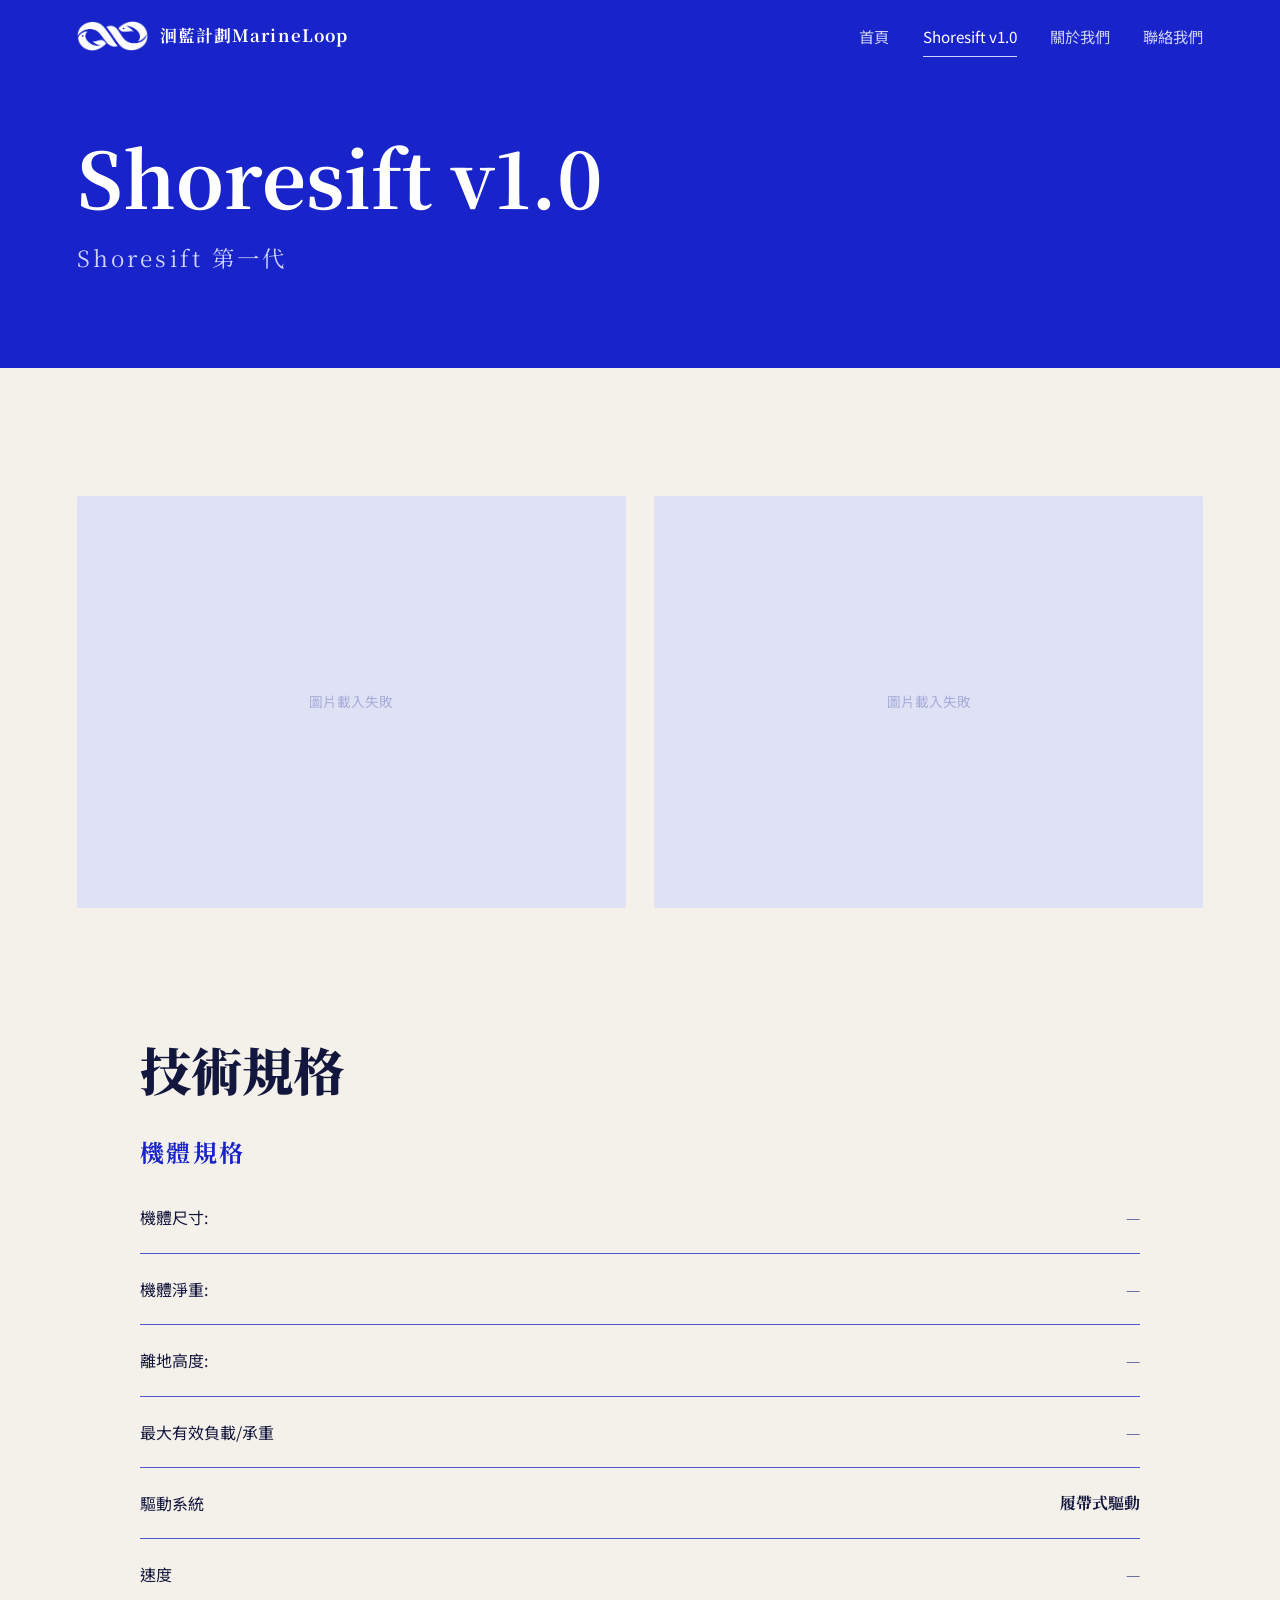
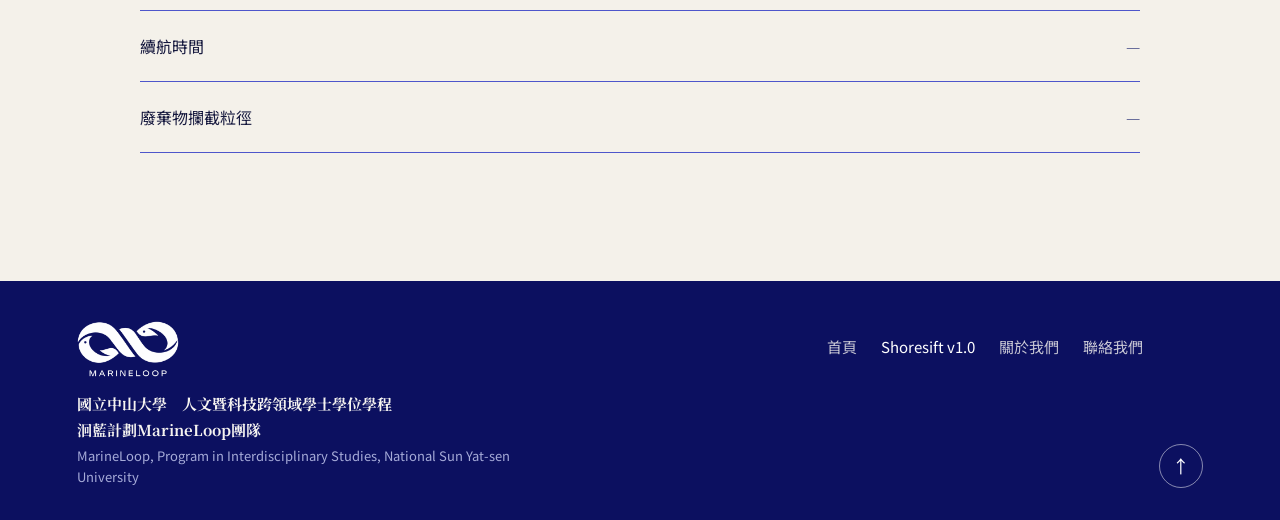
==== shoresift.html @ e51af48f "11111" ====
<!DOCTYPE html>
<html lang="zh-Hant">
<head>
<meta charset="UTF-8">
<meta name="viewport" content="width=device-width, initial-scale=1, viewport-fit=cover">
<meta name="theme-color" content="#1823c9">
<title>洄藍計劃MarineLoop - Shoresift v1.0</title>
<meta name="description" content="Shoresift v1.0研發記錄">
<link rel="preconnect" href="https://fonts.googleapis.com">
<link rel="preconnect" href="https://fonts.gstatic.com" crossorigin>
<link href="https://fonts.googleapis.com/css2?family=Noto+Sans+TC:wght@300;400;500&family=Noto+Serif+TC:wght@500;700;900&display=swap" rel="stylesheet">
<link rel="stylesheet" href="css/style.css">
<script>try{if(sessionStorage.getItem("ml-nav")==="1")document.documentElement.classList.add("arriving")}catch(e){}</script>
</head>
<body>
<div id="progress"></div>
<div id="glow" aria-hidden="true"></div>
<div id="curtain" aria-hidden="true"><span class="logo"><img data-img="logo" alt=""></span></div>

<nav id="nav">
  <a class="brand" href="index.html" aria-label="洄藍計劃MarineLoop 首頁"><span class="logo" id="navlogo"><img data-img="logo" alt=""></span><span>洄藍計劃MarineLoop</span></a>
  <div class="links">
    <a href="index.html" data-r="home">首頁</a>
    <a href="shoresift.html" data-r="shoresift">Shoresift v1.0</a>
    <a href="about.html" data-r="about">關於我們</a>
    <a href="contact.html" data-r="contact">聯絡我們</a>
  </div>
  <button class="burger" id="burger" aria-label="開啟選單" aria-expanded="false"><i></i><i></i></button>
</nav>
<div class="sheet" id="sheet">
  <a href="index.html" data-r="home">首頁</a>
  <a href="shoresift.html" data-r="shoresift">Shoresift v1.0</a>
  <a href="about.html" data-r="about">關於我們</a>
  <a href="contact.html" data-r="contact">聯絡我們</a>
</div>

<main>
<!-- ================= Shoresift v1.0 ================= -->
<div class="page" data-page="shoresift" data-title="洄藍計劃MarineLoop - Shoresift v1.0">
  <header class="phead">
    <div class="ripples" aria-hidden="true"><i></i><i></i><i></i></div><div class="bubbles" aria-hidden="true"></div>
    <h1 class="split" data-t="Shoresift v1.0">Shoresift v1.0</h1>
    <p class="sub">Shoresift 第一代</p>
  </header>
  <section class="block" style="padding-bottom:0">
    <div class="gallery">
      <figure><img data-img="s1" alt="Shoresift 第一代"></figure>
      <figure><img data-img="s2" alt="Shoresift 第一代"></figure>
    </div>
  </section>
  <section class="block">
    <div class="specs">
      <h2 class="reveal">技術規格</h2>
      <h3 class="reveal">機體規格</h3>
      <dl>
        <div class="spec reveal" style="--r:0"><dt>機體尺寸:</dt><dd>—</dd></div>
        <div class="spec reveal" style="--r:1"><dt>機體淨重:</dt><dd>—</dd></div>
        <div class="spec reveal" style="--r:2"><dt>離地高度:</dt><dd>—</dd></div>
        <div class="spec reveal" style="--r:3"><dt>最大有效負載/承重</dt><dd>—</dd></div>
        <div class="spec reveal" style="--r:4"><dt>驅動系統</dt><dd class="v">履帶式驅動</dd></div>
        <div class="spec reveal" style="--r:5"><dt>速度</dt><dd>—</dd></div>
        <div class="spec reveal" style="--r:6"><dt>續航時間</dt><dd>—</dd></div>
        <div class="spec reveal" style="--r:7"><dt>廢棄物攔截粒徑</dt><dd>—</dd></div>
      </dl>
    </div>
  </section>
</div>
</main>

<svg class="fwave" viewBox="0 0 1440 60" preserveAspectRatio="none" aria-hidden="true"><path d="M0 30 C240 60 480 0 720 30 S1200 60 1440 30 V60 H0Z" fill="#030411"/></svg>
<footer class="ft">
  <div class="ft-top">
    <div class="ft-brand">
      <img class="flogo" data-img="full" alt="MarineLoop">
      <p class="ft-org"><span><i>國立中山大學</i>　<i>人文暨科技跨領域學士學位學程</i></span><span>洄藍計劃MarineLoop團隊</span></p>
      <p class="ft-en">MarineLoop, Program in Interdisciplinary Studies, National Sun Yat-sen University</p>
    </div>
    <nav class="ft-col" aria-label="頁尾導覽">
      <a href="index.html" data-r="home">首頁</a><a href="shoresift.html" data-r="shoresift">Shoresift v1.0</a><a href="about.html" data-r="about">關於我們</a><a href="contact.html" data-r="contact">聯絡我們</a>
    </nav>
  </div>
  <button class="totop" id="totop" type="button" aria-label="回到頂端">↑</button>
</footer>

<script src="js/images.js"></script>
<script src="js/main.js"></script>
</body>
</html>
---- css/style.css ----
:root{
  --abyss:#050619; --tide:#0a0d3d; --deep:#141a66; --glass:#cfd4ff; --sand:#d8c79c; --foam:#f5f3f0; --plastic:#ff6b57;
  --ink:#f5f3f0; --muted:#a6abd8;
  --serif:"Noto Serif TC","Songti TC","PMingLiU",serif;
  --sans:"Noto Sans TC","PingFang TC","Microsoft JhengHei",system-ui,sans-serif;
  --ease:cubic-bezier(.2,.7,.1,1);
  --pad:clamp(20px,6vw,96px);
  --sat:env(safe-area-inset-top,0px); --sab:env(safe-area-inset-bottom,0px);
}
*{box-sizing:border-box;margin:0;padding:0;-webkit-tap-highlight-color:transparent}
html{scroll-padding-top:70px;-webkit-text-size-adjust:100%}
body{background:var(--abyss);color:var(--ink);font-family:var(--sans);font-weight:300;line-height:1.95;-webkit-font-smoothing:antialiased;overflow-x:hidden;font-size:16px}
body.lock{overflow:hidden}
img{display:block;max-width:100%}
a{color:inherit;text-decoration:none}
button{font:inherit;color:inherit;background:none;border:0;cursor:pointer}
:focus-visible{outline:2px solid var(--glass);outline-offset:3px}

#progress{position:fixed;top:0;left:0;height:3px;width:100%;transform-origin:left;transform:scaleX(0);background:linear-gradient(90deg,var(--glass),var(--sand));z-index:120}

/* ---------- nav ---------- */
#nav{position:fixed;inset:0 0 auto 0;z-index:110;display:flex;justify-content:space-between;align-items:center;padding:calc(12px + var(--sat)) max(var(--pad),env(safe-area-inset-right)) 12px max(var(--pad),env(safe-area-inset-left));transition:background .5s,backdrop-filter .5s,padding .5s}
#nav.solid,body.menu #nav{background:rgba(5,6,25,.78);backdrop-filter:blur(14px);-webkit-backdrop-filter:blur(14px)}
.brand{font-family:var(--serif);font-weight:700;font-size:1.05rem;letter-spacing:.06em;display:flex;align-items:center;gap:12px;min-height:44px;position:relative;z-index:2}
.logo{height:30px;flex:none;display:flex;align-items:center}
.logo img{height:100%;width:auto;object-fit:contain;filter:drop-shadow(0 0 12px rgba(135,145,255,.45))}
.logo.fallback{background:none;box-shadow:none;border:2px solid var(--glass);position:relative}
.logo.fallback::after{content:"";position:absolute;inset:5px;border-radius:50%;background:var(--sand)}
.brand:hover .logo img{animation:swim 1s var(--ease)}
@keyframes swim{0%{transform:translateX(0)}30%{transform:translateX(5px) skewX(-8deg)}60%{transform:translateX(-3px) skewX(5deg)}100%{transform:none}}
.links{display:flex;gap:clamp(14px,2.6vw,36px);font-size:.92rem}
.links a{position:relative;padding:10px 0;opacity:.8;transition:opacity .3s}
.links a::after{content:"";position:absolute;left:0;bottom:4px;height:1px;width:100%;background:var(--glass);transform:scaleX(0);transform-origin:right;transition:transform .5s var(--ease)}
.links a:hover,.links a.on{opacity:1}
.links a:hover::after,.links a.on::after{transform:scaleX(1);transform-origin:left}
.burger{display:none;width:48px;height:48px;position:relative;z-index:2;margin-right:-10px}
.burger i{position:absolute;left:12px;right:12px;height:2px;background:var(--ink);border-radius:2px;transition:transform .5s var(--ease),top .5s var(--ease),opacity .3s}
.burger i:nth-child(1){top:18px}.burger i:nth-child(2){top:29px}
body.menu .burger i:nth-child(1){top:23px;transform:rotate(45deg)}
body.menu .burger i:nth-child(2){top:23px;transform:rotate(-45deg)}
.sheet{position:fixed;inset:0;z-index:105;background:radial-gradient(120% 60% at 80% 0%,#1c2399,var(--abyss) 70%);display:flex;flex-direction:column;justify-content:center;padding:90px 32px calc(40px + var(--sab));clip-path:circle(0 at calc(100% - 36px) 36px);transition:clip-path .8s var(--ease);visibility:hidden}
body.menu .sheet{clip-path:circle(150% at calc(100% - 36px) 36px);visibility:visible}
.sheet a{font-family:var(--serif);font-weight:900;font-size:clamp(2rem,9vw,2.8rem);line-height:1.2;padding:14px 0;border-bottom:1px solid rgba(135,145,255,.18);opacity:0;transform:translateY(24px);transition:opacity .6s var(--ease),transform .6s var(--ease),color .3s;display:flex;justify-content:space-between;align-items:center}
.sheet a.on{color:var(--glass)}
.sheet a::after{content:"→";font-size:1rem;color:var(--glass);opacity:.7}
body.menu .sheet a{opacity:1;transform:none}
body.menu .sheet a:nth-child(1){transition-delay:.15s}body.menu .sheet a:nth-child(2){transition-delay:.22s}body.menu .sheet a:nth-child(3){transition-delay:.29s}body.menu .sheet a:nth-child(4){transition-delay:.36s}
@media(max-width:760px){.links{display:none}.burger{display:block}.brand span{font-size:1rem}}

/* ---------- curtain (page transition) ---------- */
#curtain{position:fixed;inset:0;z-index:200;pointer-events:none;visibility:hidden;transform:translateY(calc(100% + 60px));background:linear-gradient(180deg,#151c86,var(--abyss));display:grid;place-items:center}
#curtain::before{content:"";position:absolute;left:0;right:0;top:-39px;height:40px;background:#151c86;-webkit-mask:url("data:image/svg+xml,%3Csvg xmlns='http://www.w3.org/2000/svg' viewBox='0 0 120 40' preserveAspectRatio='none'%3E%3Cpath d='M0 40 C20 0 40 0 60 20 S100 40 120 0 V40Z'/%3E%3C/svg%3E") center/100% 100% no-repeat;mask:url("data:image/svg+xml,%3Csvg xmlns='http://www.w3.org/2000/svg' viewBox='0 0 120 40' preserveAspectRatio='none'%3E%3Cpath d='M0 40 C20 0 40 0 60 20 S100 40 120 0 V40Z'/%3E%3C/svg%3E") center/100% 100% no-repeat}
#curtain .logo{height:72px;animation:cpulse 1.6s ease-in-out infinite}
@keyframes cpulse{0%,100%{transform:scale(.92);opacity:.8}50%{transform:scale(1.05);opacity:1}}

/* ---------- pages ---------- */
.page{display:none}
.page.active{display:block}
.ch{display:inline-block;opacity:0;transform:translateY(60%) rotate(4deg);filter:blur(10px)}
.word{display:inline-block;white-space:nowrap}
.page.active .split .ch{animation:drop 1.1s var(--ease) forwards;animation-delay:calc(var(--i)*80ms + .25s)}
@keyframes drop{to{opacity:1;transform:none;filter:blur(0)}}
@keyframes fade{to{opacity:1}}
@keyframes rot{to{transform:rotate(360deg)}}
.mbr{display:none}

/* hero */
#top{position:relative;min-height:100vh;min-height:100svh;overflow:hidden;background:radial-gradient(120% 80% at 70% 0%,#1c2399 0%,var(--tide) 38%,var(--abyss) 80%);touch-action:pan-y}
#sand{position:absolute;inset:0;width:100%;height:100%}
.hero-copy{position:relative;z-index:2;padding:clamp(120px,22vh,200px) var(--pad) 0;max-width:1500px;pointer-events:none}
.hero-copy a{pointer-events:auto}
h1{font-family:var(--serif);font-weight:900;font-size:clamp(2.7rem,9.5vw,7.6rem);line-height:1.12;letter-spacing:.04em}
.cta{display:inline-flex;align-items:center;gap:14px;margin-top:clamp(26px,5vh,48px);padding:15px 30px;min-height:52px;border-radius:999px;border:1px solid var(--glass);color:var(--glass);font-weight:500;letter-spacing:.08em;position:relative;overflow:hidden;isolation:isolate;transition:color .5s;background:rgba(5,6,25,.35)}
.page.active .hero-copy .cta{opacity:0;animation:fade 1s 1.5s forwards}
.cta::before{content:"";position:absolute;inset:0;background:var(--glass);transform:translateY(101%);transition:transform .55s var(--ease);z-index:-1;border-radius:inherit}
.cta:hover,.cta:active{color:var(--abyss)}.cta:hover::before,.cta:active::before{transform:none}
.cta span{display:inline-block;transition:transform .5s var(--ease)}.cta:hover span{transform:translateX(6px)}
.scroll-hint{position:absolute;z-index:2;left:var(--pad);bottom:calc(22px + var(--sab));width:1px;height:64px;background:linear-gradient(var(--glass),transparent);overflow:hidden;opacity:.8}
.scroll-hint::after{content:"";position:absolute;left:0;top:-30%;width:100%;height:30%;background:var(--ink);animation:drip 2s infinite var(--ease)}
@keyframes drip{to{top:110%}}

.wave{display:block;width:100%;height:clamp(40px,7vw,90px);margin-top:-1px;background:var(--abyss)}
.wave path{animation:sway 9s ease-in-out infinite alternate}
.wave path:nth-child(2){animation-duration:13s;animation-direction:alternate-reverse}
@keyframes sway{from{transform:translateX(0)}to{transform:translateX(-6%)}}

/* shared blocks */
.block{position:relative;padding:clamp(60px,10vw,140px) var(--pad)}
h2.title{font-family:var(--serif);font-weight:900;font-size:clamp(2rem,5.4vw,4rem);line-height:1.25;letter-spacing:.03em;max-width:14ch}
.reveal{opacity:0;transform:translateY(26px);transition:opacity .9s var(--ease),transform .9s var(--ease)}
.reveal.in,.in .reveal{opacity:1;transform:none}
figure{position:relative;border-radius:8px;overflow:hidden;background:linear-gradient(135deg,var(--deep),var(--tide));aspect-ratio:4/3;clip-path:inset(0 100% 0 0);transition:clip-path 1.3s var(--ease)}
.in figure,figure.in{clip-path:inset(0 0 0 0)}
figure img{width:100%;height:100%;object-fit:cover;transform:scale(1.25);transition:transform 1.8s var(--ease),filter .6s;filter:saturate(.9)}
.in figure img,figure.in img{transform:scale(1)}
@media(hover:hover){figure:hover img{transform:scale(1.05);filter:saturate(1.1)}}
figure.broken::after{content:"圖片載入失敗";position:absolute;inset:0;display:grid;place-items:center;color:var(--muted);font-size:.85rem}
figcaption{position:absolute;left:14px;bottom:14px;background:rgba(5,6,25,.7);backdrop-filter:blur(8px);-webkit-backdrop-filter:blur(8px);padding:2px 14px;border-radius:999px;font-size:.85rem;color:var(--glass)}

/* home: log */
#log{background:var(--abyss)}
.entry{display:grid;grid-template-columns:minmax(0,1.15fr) minmax(0,1fr);gap:clamp(24px,5vw,80px);align-items:center;max-width:1240px;margin:clamp(70px,11vw,150px) auto 0}
.entry.alt{grid-template-columns:minmax(0,1fr) minmax(0,1.15fr)}
.entry.alt .media{order:2}
.media{display:grid;gap:18px}
.text h3{font-family:var(--serif);font-weight:700;font-size:clamp(1.4rem,2.6vw,2.1rem);line-height:1.4;margin-bottom:16px;letter-spacing:.03em}
.text p{color:#d3d6f0;max-width:34em;text-align:justify;text-justify:inter-ideograph}
.text p.pending{color:var(--muted);font-size:1.6rem;letter-spacing:.3em}

/* home: facts */
#facts{background:var(--foam);color:#0a0d3d;overflow:hidden}
#facts h2,#loop h2{font-family:var(--serif);font-weight:900;font-size:clamp(1.8rem,4.6vw,3.4rem);line-height:1.3;max-width:18ch}
.two{display:grid;grid-template-columns:minmax(0,1fr) minmax(0,1fr);gap:clamp(30px,6vw,100px);max-width:1240px;margin-top:40px;align-items:center}
#facts p{color:#2d3180;text-align:justify;text-justify:inter-ideograph;max-width:34em}
.bar{margin-top:30px}
.bar .track{display:flex;height:46px;border-radius:999px;overflow:hidden;background:#d9d9ee}
.bar .seg{height:100%;width:0;transition:width 2s var(--ease);display:flex;align-items:center;padding-left:18px;font-weight:500;color:#fff;white-space:nowrap;font-size:.85rem}
.bar .a{background:#1823c9}.bar .b{background:var(--plastic)}
.bar.in .a{width:42.4%}.bar.in .b{width:57.6%}
.nums{display:flex;flex-wrap:wrap;gap:20px 48px;margin-top:22px}
.num b{display:block;font-family:var(--serif);font-weight:900;font-size:clamp(2.2rem,4.4vw,3.2rem);line-height:1.1}
.num small{font-size:.85rem;color:#5b60a4}
.num.red b{color:#d8402c}.num.green b{color:#1823c9}

/* home: loop */
#loop{background:var(--abyss);overflow:hidden}
#loop p{color:#d3d6f0;text-align:justify;text-justify:inter-ideograph;max-width:34em}
.orbit{position:relative;aspect-ratio:1;width:min(100%,440px);margin:auto}
.orbit svg{width:100%;height:100%;overflow:visible}
.ring{fill:none;stroke:rgba(135,145,255,.35);stroke-width:1.2;stroke-dasharray:3 9}
.spin{transform-origin:200px 200px;animation:rot 26s linear infinite}
.spin.rev{animation-duration:40s;animation-direction:reverse}
.orbit text{font-family:var(--serif);font-size:15px;fill:var(--ink);font-weight:700;text-anchor:middle}

/* sub-page header */
.phead{position:relative;overflow:hidden;padding:calc(130px + var(--sat)) var(--pad) clamp(40px,7vw,90px);background:radial-gradient(120% 90% at 85% 0%,#1c2399 0%,var(--tide) 40%,var(--abyss) 85%)}
.phead h1{font-size:clamp(2.6rem,9vw,6.4rem);position:relative;z-index:1}
.phead .sub{margin-top:14px;color:var(--glass);font-family:var(--serif);font-size:clamp(1.05rem,2.2vw,1.4rem);letter-spacing:.14em;position:relative;z-index:1;opacity:0}
.page.active .phead .sub{animation:fade 1s .9s forwards}
.ripples{position:absolute;right:-8%;top:50%;width:min(60vw,520px);aspect-ratio:1;transform:translateY(-35%);pointer-events:none}
.ripples i{position:absolute;inset:0;border-radius:50%;border:1px solid rgba(135,145,255,.4);animation:ripple 7s linear infinite;opacity:0}
.ripples i:nth-child(2){animation-delay:2.3s}.ripples i:nth-child(3){animation-delay:4.6s}
@keyframes ripple{0%{transform:scale(.15);opacity:.8}100%{transform:scale(1);opacity:0}}

/* shoresift page */
.gallery{display:grid;grid-template-columns:1fr 1fr;gap:clamp(14px,2.4vw,28px);max-width:1240px;margin:0 auto}
.gallery figure:nth-child(2){transition-delay:.25s}
.specs{max-width:1000px;margin:0 auto}
.specs h2{font-family:var(--serif);font-weight:900;font-size:clamp(1.8rem,4.6vw,3.2rem);line-height:1.3}
.specs h3{font-family:var(--serif);font-weight:700;font-size:clamp(1.15rem,2vw,1.5rem);color:var(--glass);margin:26px 0 8px;letter-spacing:.1em}
.spec{display:grid;grid-template-columns:minmax(0,1fr) minmax(0,1fr);gap:16px;padding:20px 0;border-bottom:1px solid rgba(135,145,255,.2);position:relative;align-items:center;transition-delay:calc(var(--r)*70ms)}
.spec::after{content:"";position:absolute;left:0;bottom:-1px;height:1px;width:100%;background:var(--glass);transform:scaleX(0);transform-origin:left;transition:transform 1.2s var(--ease);transition-delay:calc(var(--r)*70ms + .3s)}
.spec.in::after{transform:scaleX(1);opacity:.7}
.spec dt{font-size:1.02rem}
.spec dd{color:var(--muted);text-align:right}
.spec dd.v{color:var(--ink);font-family:var(--serif);font-weight:700}

/* about */
.note{max-width:1240px;margin:0 auto 60px;border:1px dashed rgba(135,145,255,.5);border-radius:10px;min-height:clamp(170px,30vw,300px);display:grid;place-items:center;text-align:center;padding:24px;color:var(--muted);font-family:var(--serif);position:relative;overflow:hidden;background:repeating-linear-gradient(135deg,rgba(135,145,255,.04) 0 14px,transparent 14px 28px)}
.story{max-width:1240px;margin:0 auto}
.story .org{font-family:var(--serif);color:var(--glass);letter-spacing:.2em;margin-bottom:6px}
.story h2{font-family:var(--serif);font-weight:900;font-size:clamp(1.8rem,4.6vw,3.4rem);line-height:1.3;margin-bottom:24px}
.story p{color:#d3d6f0;max-width:40em;text-align:justify;text-justify:inter-ideograph;margin-bottom:1.2em}
.team{background:var(--foam);color:#0a0d3d}
.team h2{font-family:var(--serif);font-weight:900;font-size:clamp(1.8rem,4.6vw,3.2rem);line-height:1.3;margin:0 auto 40px;max-width:1240px}
.cards{display:grid;grid-template-columns:repeat(3,minmax(0,1fr));gap:clamp(20px,3vw,40px);max-width:1240px;margin:0 auto}
.card{display:flex;flex-direction:column;gap:18px}
.card figure{aspect-ratio:4/5}
.card figure img{object-position:center 22%}
.card h3{font-family:var(--serif);font-weight:900;font-size:1.6rem;line-height:1.3}
.card .maj{display:inline-block;color:#1823c9;font-weight:500;margin:2px 0 10px;padding:0 14px;border:1px solid rgba(24,35,201,.5);border-radius:999px;font-size:.9rem;line-height:1.9;white-space:pre-wrap}
.card p{color:#2d3180;font-size:.98rem;margin-bottom:.8em}
.talk{background:var(--abyss);text-align:center}
.talk .kick{font-family:var(--serif);color:var(--glass);letter-spacing:.2em}
.talk h2{font-family:var(--serif);font-weight:900;font-size:clamp(1.8rem,5vw,3.4rem);line-height:1.3;margin:6px auto 22px;max-width:16ch}
.talk p{color:#d3d6f0;max-width:34em;margin:0 auto;text-align:justify;text-justify:inter-ideograph}
.talk .cta{margin-top:34px}

/* contact */
.contact{max-width:1240px;margin:0 auto;display:grid;grid-template-columns:minmax(0,1.2fr) minmax(0,1fr);gap:clamp(24px,5vw,80px);align-items:center}
.info h2{font-family:var(--serif);font-weight:900;font-size:clamp(1.6rem,3.4vw,2.4rem);margin-bottom:18px}
.row{display:flex;align-items:center;gap:16px;padding:18px 0;border-bottom:1px solid rgba(135,145,255,.22);min-height:68px;transition:padding .5s var(--ease),color .3s;word-break:break-all}
.row svg{flex:none;width:28px;height:28px;stroke:var(--glass);fill:none;stroke-width:1.6}
.row:hover,.row:active{padding-left:12px;color:var(--glass)}
.row .ig{display:inline-grid;place-items:center;width:44px;height:44px;border-radius:50%;background:var(--glass);flex:none}
.row .ig svg{stroke:var(--abyss);width:24px;height:24px}

/* footer */

/* ---------- mobile ---------- */
@media(max-width:900px){
  .cards{grid-template-columns:1fr;max-width:560px}
  .card figure{aspect-ratio:4/3}
  .card figure img{object-position:center 18%}
}
@media(max-width:820px){
  .entry,.entry.alt,.two,.contact{grid-template-columns:1fr}
  .entry.alt .media{order:0}
  .entry{margin-top:64px;gap:22px}
  .two{margin-top:26px;gap:30px}
  .orbit{width:min(78vw,340px)}
}
@media(max-width:640px){
  body{font-size:15.5px;line-height:1.9}
  .mbr{display:inline}
  #top h1{font-size:clamp(3.2rem,17vw,5rem);line-height:1.2}
  .hero-copy{padding-top:calc(110px + var(--sat))}
  .cta{width:100%;justify-content:center;max-width:340px}
  .gallery{grid-template-columns:1fr}
  .gallery figure{aspect-ratio:4/3}
  .spec{grid-template-columns:1fr auto;gap:10px;padding:16px 0}
  .ripples{right:-30%;width:90vw}
  .phead{padding-top:calc(104px + var(--sat))}
  .bar .track{height:40px}
  .num b{font-size:2.3rem}
  .text p,.story p,.talk p,#facts p,#loop p{text-align:left}
  figure{border-radius:6px}
}
@media(max-width:380px){.brand>span:not(.logo){display:none}}


/* ===== extra motion ===== */
#glow{position:fixed;left:0;top:0;width:420px;height:420px;margin:-210px 0 0 -210px;border-radius:50%;background:radial-gradient(circle,rgba(135,145,255,.16),transparent 65%);pointer-events:none;z-index:1;opacity:0;transition:opacity .6s;mix-blend-mode:screen;will-change:transform}
#glow.on{opacity:1}
@media(hover:none){#glow{display:none}}

/* bubbles in headers / sections */
.bubbles{position:absolute;inset:0;overflow:hidden;pointer-events:none}
.bubbles i{position:absolute;bottom:-30px;border-radius:50%;border:1px solid rgba(135,145,255,.45);background:radial-gradient(circle at 30% 30%,rgba(255,255,255,.25),rgba(135,145,255,.04) 60%);animation:bub linear infinite;opacity:0}
@keyframes bub{0%{transform:translate(0,0) scale(.6);opacity:0}12%{opacity:.9}100%{transform:translate(var(--dx,20px),-110vh) scale(1);opacity:0}}
.phead .bubbles,#log .bubbles{z-index:0}
.phead>*:not(.bubbles):not(.ripples),#log>*:not(.bubbles){position:relative;z-index:1}

/* animated underline sweep on titles */
h2.title::after,#facts h2::after,#loop h2::after,.team h2::after{content:"";display:block;height:3px;width:0;margin-top:18px;border-radius:3px;background:linear-gradient(90deg,var(--glass),var(--sand));transition:width 1.4s var(--ease) .3s}
h2.title.in::after,#facts h2.in::after,#loop h2.in::after,.team h2.in::after{width:clamp(70px,14vw,160px)}

/* log timeline rail with moving drop */
#log{position:relative}
.rail{position:absolute;left:calc(var(--pad)/2 - 1px);top:260px;bottom:120px;width:2px;background:linear-gradient(transparent,rgba(135,145,255,.25) 6%,rgba(135,145,255,.25) 94%,transparent);pointer-events:none}
.rail b{position:absolute;left:50%;top:0;width:12px;height:12px;margin-left:-6px;border-radius:50%;background:var(--sand);box-shadow:0 0 0 5px rgba(216,199,156,.15),0 0 22px rgba(216,199,156,.7);transform:translateY(var(--ry,0px))}
@media(max-width:640px){.rail{left:8px}}

/* figure shine + tilt */
figure::before{content:"";position:absolute;inset:0;z-index:2;background:linear-gradient(115deg,transparent 35%,rgba(255,255,255,.22) 50%,transparent 65%);transform:translateX(-120%);pointer-events:none}
.in figure::before,figure.in::before{animation:shine 1.6s var(--ease) .9s 1}
@keyframes shine{to{transform:translateX(120%)}}
figure{transform-style:preserve-3d}
.tilt{transition:transform .5s var(--ease),box-shadow .5s;will-change:transform}
.tilt.moving{transition:transform .08s linear}
.tilt:hover{box-shadow:0 30px 60px -20px rgba(0,0,0,.55)}

/* floating plastic bits near figures */
.entry .media::after{content:"";position:absolute;right:-10px;top:-10px;width:14px;height:14px;background:var(--plastic);clip-path:polygon(0 20%,100% 0,70% 100%,10% 80%);animation:floaty 5s ease-in-out infinite;opacity:.85}
.entry.alt .media::after{right:auto;left:-10px;background:var(--glass);animation-delay:-2s}
.media{position:relative}
@keyframes floaty{0%,100%{transform:translate(0,0) rotate(0)}50%{transform:translate(8px,-14px) rotate(40deg)}}

/* magnetic cta */
.cta.mag{transition:color .5s,transform .3s var(--ease)}
.cta::after{content:"";position:absolute;inset:-1px;border-radius:inherit;border:1px solid var(--glass);animation:pulse 2.8s ease-out infinite;opacity:0;pointer-events:none}
@keyframes pulse{0%{transform:scale(1);opacity:.7}100%{transform:scale(1.18,1.5);opacity:0}}

/* stat bar shimmer */
.bar .seg{position:relative;overflow:hidden}
.bar.in .seg::after{content:"";position:absolute;top:0;bottom:0;width:40%;left:-50%;background:linear-gradient(90deg,transparent,rgba(255,255,255,.35),transparent);animation:shimmer 3s ease-in-out 2.2s infinite}
@keyframes shimmer{to{left:130%}}

/* team cards */
.card{transition:transform .6s var(--ease)}
.card .maj{position:relative;overflow:hidden}
.card:hover .maj{background:#1823c9;color:#fff}
.card .maj{transition:background .4s,color .4s}
.card figure::after{content:"";position:absolute;left:0;right:0;bottom:0;height:40%;background:linear-gradient(transparent,rgba(5,6,25,.35));opacity:0;transition:opacity .5s}
.card:hover figure::after{opacity:1}
.cards .card:nth-child(2) .reveal{transition-delay:.12s}.cards .card:nth-child(3) .reveal{transition-delay:.24s}

/* about note: scribble border */
.note{animation:dash 14s linear infinite}
.note span{display:inline-block;animation:bob 4s ease-in-out infinite}
@keyframes bob{0%,100%{transform:translateY(0) rotate(-1deg)}50%{transform:translateY(-6px) rotate(1deg)}}
@keyframes dash{to{background-position:56px 0}}

/* contact rows */
.row svg,.row .ig{transition:transform .5s var(--ease)}
.row:hover svg,.row:hover .ig{transform:rotate(-12deg) scale(1.12)}
.info .row{opacity:0;transform:translateX(30px);transition:opacity .8s var(--ease),transform .8s var(--ease),padding .5s var(--ease),color .3s}
.info.in .row{opacity:1;transform:none}
.info.in .row:nth-of-type(2){transition-delay:.15s,.15s,0s,0s}

/* spec rows slide */
.spec{transform:translateX(-30px)}
.spec.in{transform:none}

/* footer wave */
.fwave{display:block;width:100%;height:clamp(30px,5vw,60px);background:var(--abyss);margin-bottom:-1px}
.fwave path{animation:sway 10s ease-in-out infinite alternate}

/* scroll hint + hero parallax layer */
.hero-copy{will-change:transform,opacity}

/* page enter */
.page.active{animation:pin .8s var(--ease) both}
@keyframes pin{from{opacity:0}to{opacity:1}}

/* header glow breathing */
.phead h1{animation:breathe 5s ease-in-out 1.6s infinite}
@keyframes breathe{0%,100%{text-shadow:0 0 0 rgba(135,145,255,0)}50%{text-shadow:0 0 36px rgba(135,145,255,.35)}}
@media(max-width:640px){.bubbles i:nth-child(n+7){display:none}.entry .media::after{display:none}}


/* ===== logo integration ===== */
.hero-mark{position:absolute;z-index:1;right:-4%;top:52%;width:min(60vw,760px);transform:translateY(-55%);pointer-events:none;opacity:0;animation:markin 2.6s var(--ease) .6s forwards}
.hero-mark img{width:100%;height:auto;opacity:.17;animation:markfloat 12s ease-in-out infinite alternate;filter:drop-shadow(0 0 40px rgba(135,145,255,.5))}
.hero-mark::before{content:"";position:absolute;inset:-20%;background:radial-gradient(closest-side,rgba(40,50,230,.35),transparent 70%);z-index:-1}
@keyframes markin{from{opacity:0;clip-path:inset(-30% 100% -30% -30%)}to{opacity:1;clip-path:inset(-30% -30% -30% -30%)}}
@keyframes markfloat{from{transform:translate(0,0) rotate(-1.5deg) scale(1)}to{transform:translate(-16px,14px) rotate(1.5deg) scale(1.04)}}
@media(max-width:640px){.hero-mark{right:-34%;top:40%;width:128vw}.hero-mark img{opacity:.13}}


#intro{position:fixed;inset:0;z-index:300;display:grid;place-items:center;align-content:center;gap:26px;background:radial-gradient(70% 55% at 50% 42%,#1c2399 0%,#0a0d3d 55%,#050619 100%);transition:transform 1s cubic-bezier(.7,0,.2,1)}
#intro.out{transform:translateY(-100%)}
#intro img{width:min(64vw,380px);height:auto;opacity:0;transform:scale(.86);filter:blur(14px);animation:logoin 1.3s var(--ease) .15s forwards}
#intro i{display:block;width:min(40vw,200px);height:2px;background:rgba(255,255,255,.15);position:relative;overflow:hidden;border-radius:2px}
#intro i::after{content:"";position:absolute;inset:0;background:var(--ink);transform:translateX(-100%);animation:ibar 1.5s cubic-bezier(.6,0,.2,1) .2s forwards}
@keyframes logoin{to{opacity:1;transform:none;filter:blur(0)}}
@keyframes ibar{to{transform:none}}
body.pre{overflow:hidden}
body.pre .split .ch,body.pre .cta{animation-play-state:paused!important}
.cta{background:rgba(5,6,25,.35)}
.block.th-light .cta,.team .cta{color:#1823c9;border-color:#1823c9}



/* ===== footer (simple) ===== */
.ft{position:relative;background:#030411;color:var(--muted);font-size:.9rem;padding:40px var(--pad) calc(32px + var(--sab));border-top:1px solid rgba(135,145,255,.16)}
.ft-top{display:flex;justify-content:space-between;align-items:flex-start;gap:28px 48px;flex-wrap:wrap;max-width:1240px;margin:0 auto;padding-right:60px}
.flogo{display:block;height:56px;width:auto;margin-bottom:14px}
.ft-org{color:var(--ink);font-family:var(--serif);font-weight:700;line-height:1.7}
.ft-org span{display:block}.ft-org i{font-style:normal;display:inline-block}
.ft-en{font-size:.78rem;line-height:1.6;margin-top:4px;max-width:34em}
.ft-col{display:flex;flex-wrap:wrap;gap:0 24px}
.ft-col a{padding:12px 0;color:var(--ink);opacity:.8;transition:color .3s,opacity .3s}
.ft-col a:hover,.ft-col a.on{opacity:1;color:var(--glass)}
.totop{position:absolute;right:var(--pad);bottom:calc(32px + var(--sab));width:44px;height:44px;border-radius:50%;border:1px solid rgba(135,145,255,.5);color:var(--glass);font-size:1.1rem;transition:background .3s,color .3s,transform .4s var(--ease)}
.totop:hover{background:var(--glass);color:var(--abyss);transform:translateY(-4px)}
@media(max-width:560px){.ft-top{padding-right:0;flex-direction:column}.totop{right:var(--pad);bottom:auto;top:40px}}


/* ===== calmer, more editorial look ===== */
:root{--paper:#f4f1ea;--blue:#1823c9;--ink2:#14173d;--wash:#e6e8f7}
::selection{background:var(--blue);color:#fff}
body{background:var(--paper);color:var(--ink2);font-weight:400}
/* remove decorative effects */
#glow,.bubbles,.ripples,.entry .media::after,.wave,.fwave,.cta::after,h2.title::after,#facts h2::after,#loop h2::after,.team h2::after,.bar.in .seg::after{display:none!important}
.tilt{transform:none!important}.tilt:hover{box-shadow:none}
.logo img,.flogo{filter:none!important}
.flogo{animation:none}
.hero-mark::before{display:none}.hero-mark img{filter:none;opacity:.1;animation:none}
h1,.phead h1{animation:none!important;text-shadow:none!important;letter-spacing:0}
.ch{filter:none}
h2,h3,.story h2,.title{letter-spacing:0;font-weight:700}
.reveal{transform:translateY(16px);transition-duration:.8s}
/* nav */
#nav{color:#fff}
#nav.solid,body.menu #nav{background:var(--blue);backdrop-filter:none;-webkit-backdrop-filter:none}
#progress{background:var(--sand)}
.sheet{background:var(--blue)}.sheet a{color:#fff;border-color:rgba(255,255,255,.2)}.sheet a.on{color:var(--sand)}.sheet a::after{color:#fff}
.burger i{background:#fff}
/* flat brand-blue zones */
#top,.phead{background:var(--blue)}
#top h1,.phead h1{color:#fff}
.phead .sub{color:#cfd4ff}
.scroll-hint::after{background:#fff}
.cta{border-radius:3px;background:#fff;color:var(--blue);border-color:#fff;font-weight:500;letter-spacing:.04em}
.cta::before{background:var(--ink2)}
.cta:hover,.cta:active{color:#fff;border-color:var(--ink2)}
#intro{background:var(--blue)}
#intro img{filter:none;transform:none;animation:introfade 1s var(--ease) .1s forwards}
@keyframes introfade{to{opacity:1}}
#curtain{background:var(--blue)}#curtain::before{background:var(--blue)}
/* paper sections */
main .block{color:var(--ink2)}
#log,#loop{background:transparent}
#facts,.team{background:var(--wash);color:var(--ink2)}
.text p,#loop p,.story p{color:#3b4073}
#facts p,.card p{color:#3b4073}
.story .org{color:var(--blue)}
.specs h3{color:var(--blue)}
.spec{border-color:rgba(20,23,61,.16)}.spec::after{background:var(--blue)}
.spec dd{color:#6a6f9c}.spec dd.v{color:var(--ink2)}
.note{border-color:rgba(24,35,201,.4);color:#5b60a4;background:none;animation:none}
.note span{animation:none}
.ring{stroke:rgba(24,35,201,.35)}.orbit text{fill:var(--ink2)}.orbit text[style]{fill:var(--blue)!important}
.row{border-color:rgba(20,23,61,.15)}.row svg{stroke:var(--blue)}
.row .ig{background:var(--blue)}.row .ig svg{stroke:#fff}
.row:hover,.row:active{color:var(--blue)}
figure{border-radius:2px;background:#dfe2f5}
figcaption{background:rgba(255,255,255,.9);color:var(--blue);backdrop-filter:none}
.bar .track{background:#cfd3ee}
.card .maj{border:0;padding:0;border-radius:0;color:var(--blue);font-size:.85rem;letter-spacing:.1em;margin:0 0 10px;background:none!important}
.card:hover .maj{color:var(--blue)}
.num small{color:#5b60a4}
.talk{background:var(--blue);color:#fff}
.talk h2{color:#fff}.talk p{color:#dfe2ff}.talk .kick{color:#cfd4ff}
/* numbered log entries */
#log{counter-reset:ent}
#log .entry{counter-increment:ent}
#log .entry .text h3::before{content:counter(ent,decimal-leading-zero) " /";display:block;font:500 .8rem/1 var(--sans);letter-spacing:.2em;color:var(--blue);margin-bottom:14px}
/* footer */
.ft{background:#0c1060;border-top:0}
.ft-col a:hover,.ft-col a.on{color:#fff}
.totop{border-color:rgba(255,255,255,.5);color:#fff}
.totop:hover{background:#fff;color:var(--blue);transform:none}


/* ===== type scale (checked at 390 / 820 / 1440) ===== */
body{font-size:17px;line-height:1.9}
@media(min-width:1024px){body{font-size:17.5px}}
@media(max-width:640px){body{font-size:16px;line-height:1.85}}
#top h1{font-size:clamp(3.4rem,8.2vw,6.6rem);font-weight:700;line-height:1.15}
.phead h1{font-size:clamp(2.4rem,6.6vw,4.8rem);font-weight:700;line-height:1.2}
h2.title{font-size:clamp(1.9rem,3.8vw,3rem);line-height:1.3;max-width:none;font-weight:700}
#facts h2,#loop h2,.team h2,.talk h2,.story h2{font-size:clamp(1.7rem,3.4vw,2.6rem);line-height:1.35;font-weight:700}
.text h3{font-size:clamp(1.3rem,2vw,1.7rem)}
.num b{font-size:clamp(2rem,3.6vw,2.8rem);font-weight:700}
.card h3{font-size:1.4rem;font-weight:700}
.card p{font-size:.95em}.card .maj{font-size:.9rem}
.spec dt,.spec dd{font-size:1rem}
.ft-org{font-size:15px}.ft-en{font-size:13px}.ft-col a{font-size:15px}
.links a{font-size:.95rem}
@media(max-width:640px){
  #top h1{font-size:clamp(3.1rem,16.5vw,4.6rem)}
  .phead h1{font-size:clamp(2.3rem,11vw,3rem)}
  h2.title{font-size:1.75rem}
  #facts h2,#loop h2,.team h2,.talk h2,.story h2{font-size:1.55rem}
}
/* ===== motion (editorial, no glow) ===== */
/* images: colour block wipes away, picture settles */
figure{clip-path:none!important}
figure::before{content:"";display:block;position:absolute;inset:0;z-index:3;background:var(--blue);transform:scaleX(1);transform-origin:right;transition:transform 1.15s cubic-bezier(.77,0,.18,1);animation:none!important;pointer-events:none}
.in figure::before,figure.in::before{transform:scaleX(0)}
figure img{transform:scale(1.18);transition:transform 1.8s cubic-bezier(.2,.7,.1,1) .2s}
.in figure img,figure.in img{transform:scale(1)}
/* text blocks: staggered children */
.entry .text.reveal{opacity:1;transform:none}
.entry .text>*{opacity:0;transform:translateY(20px);transition:opacity .8s var(--ease),transform .8s var(--ease)}
.entry.in .text>*{opacity:1;transform:none}
.entry.in .text>*:nth-child(2){transition-delay:.12s}.entry.in .text>*:nth-child(3){transition-delay:.22s}.entry.in .text>*:nth-child(4){transition-delay:.32s}
.entry .text h3::before{transform:translateX(-14px);opacity:0;transition:transform .8s var(--ease) .05s,opacity .8s .05s}
.entry.in .text h3::before{transform:none;opacity:1}
/* headings rise (opacity only, so scroll observers still see them) */
h2.reveal{transform:translateY(28px);transition:opacity .9s var(--ease),transform .9s var(--ease)}
/* ticker strip */
.marquee{overflow:hidden;background:var(--paper);border-bottom:1px solid rgba(20,23,61,.14);padding:20px 0}
.mq-track{display:flex;width:max-content;align-items:center;gap:0;animation:mq 38s linear infinite}
.mq-track span{font-family:var(--serif);font-weight:700;font-size:clamp(1.5rem,3.4vw,2.6rem);color:var(--ink2);white-space:nowrap;padding:0 .7em}
.mq-track i{font-style:normal;color:var(--blue);font-size:clamp(1.3rem,3vw,2.2rem)}
.marquee:hover .mq-track{animation-play-state:paused}
@keyframes mq{to{transform:translateX(-50%)}}
/* nav tucks away while reading down */
#nav{transition:background .5s,padding .5s,transform .5s var(--ease)}
#nav.hide{transform:translateY(-110%)}
/* stats bar eases in with a little delay */
.bar .seg{transition-duration:1.8s}
/* team + spec rows stagger a bit more */
.cards .card:nth-child(2) figure{transition-delay:.12s}.cards .card:nth-child(3) figure{transition-delay:.24s}
/* link underline sweep in footer + nav */
.ft-col a{background:linear-gradient(currentColor,currentColor) left bottom/0 1px no-repeat;transition:background-size .5s var(--ease),color .3s,opacity .3s}
.ft-col a:hover{background-size:100% 1px}

@media(prefers-reduced-motion:reduce){

  #intro{display:none}
  .mq-track{animation:none}
  figure::before{display:none}
  .hero-mark{opacity:1;animation:none;clip-path:none}
  *,*::before,*::after{animation-duration:.001ms!important;animation-iteration-count:1!important;transition-duration:.001ms!important}
  .ch,.cta,.sub{opacity:1!important;filter:none!important;transform:none!important}
}
html.arriving #curtain{visibility:visible;transform:translateY(0)}
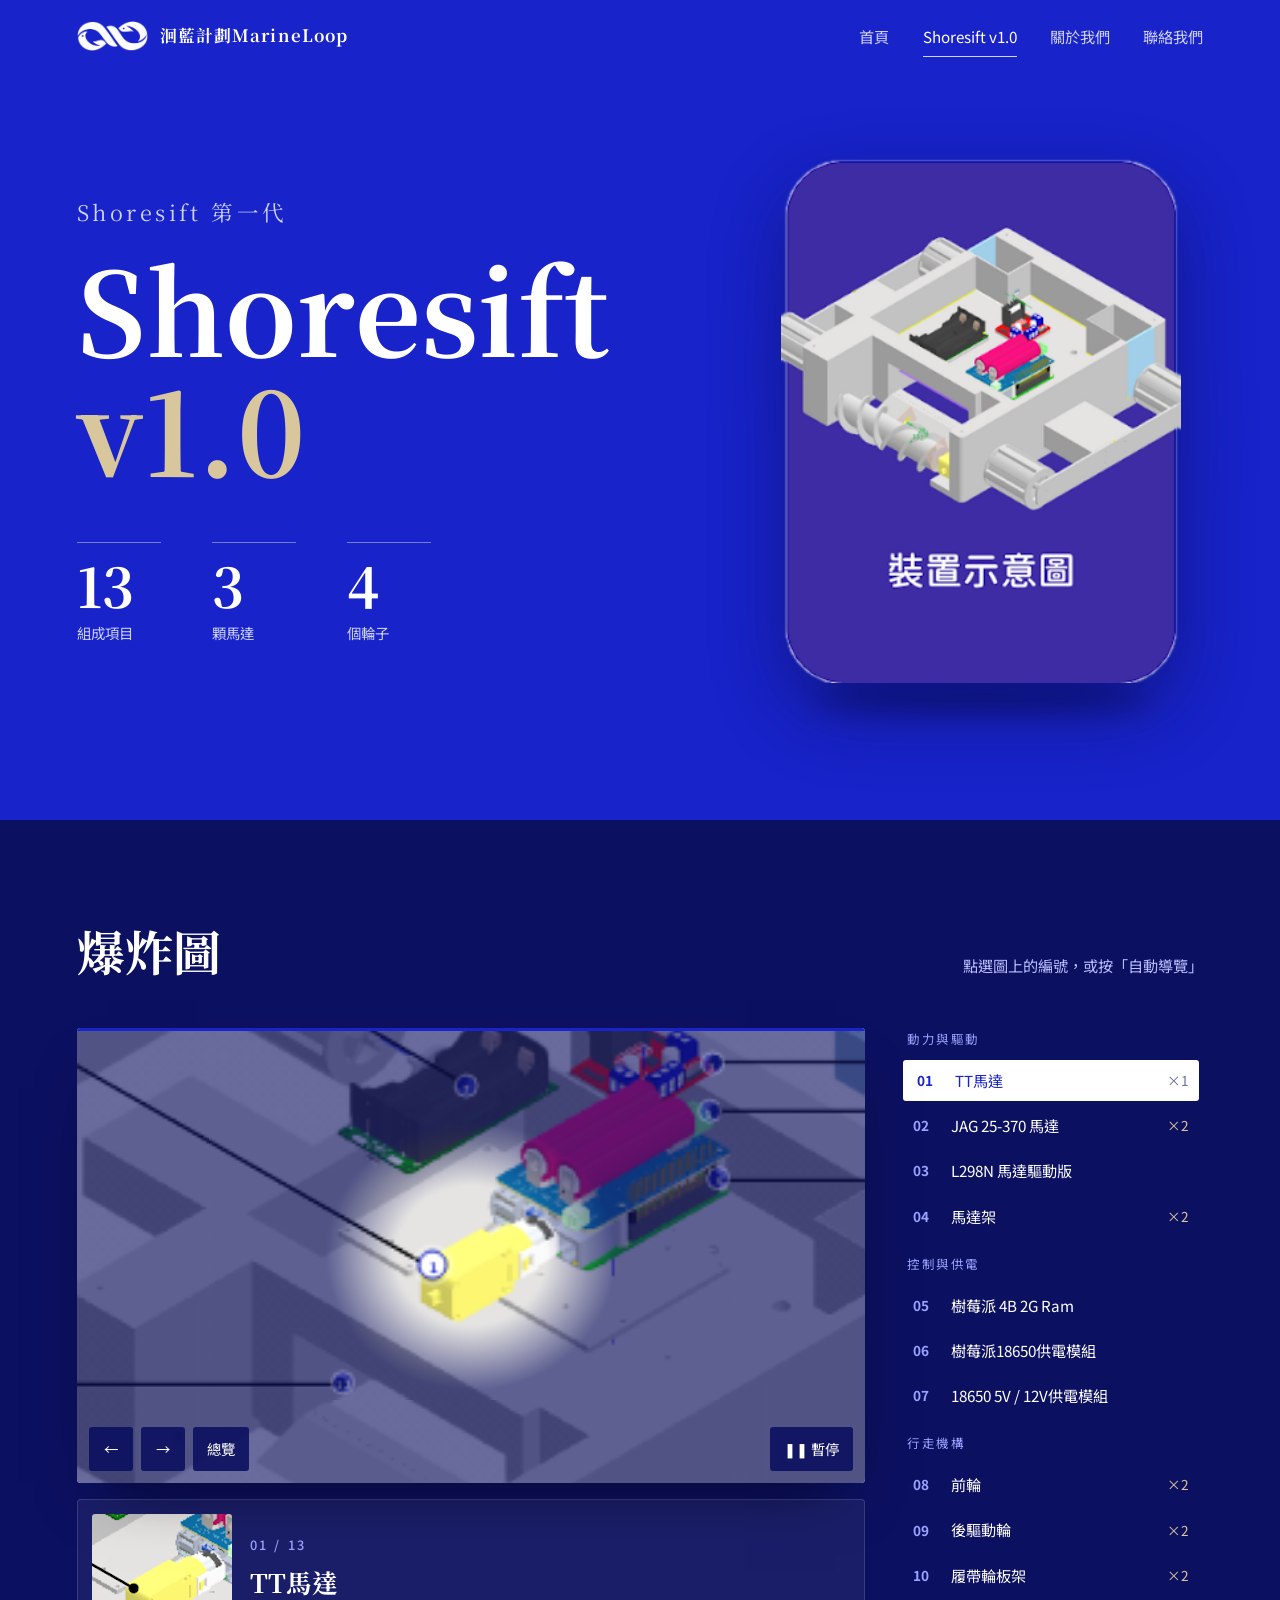
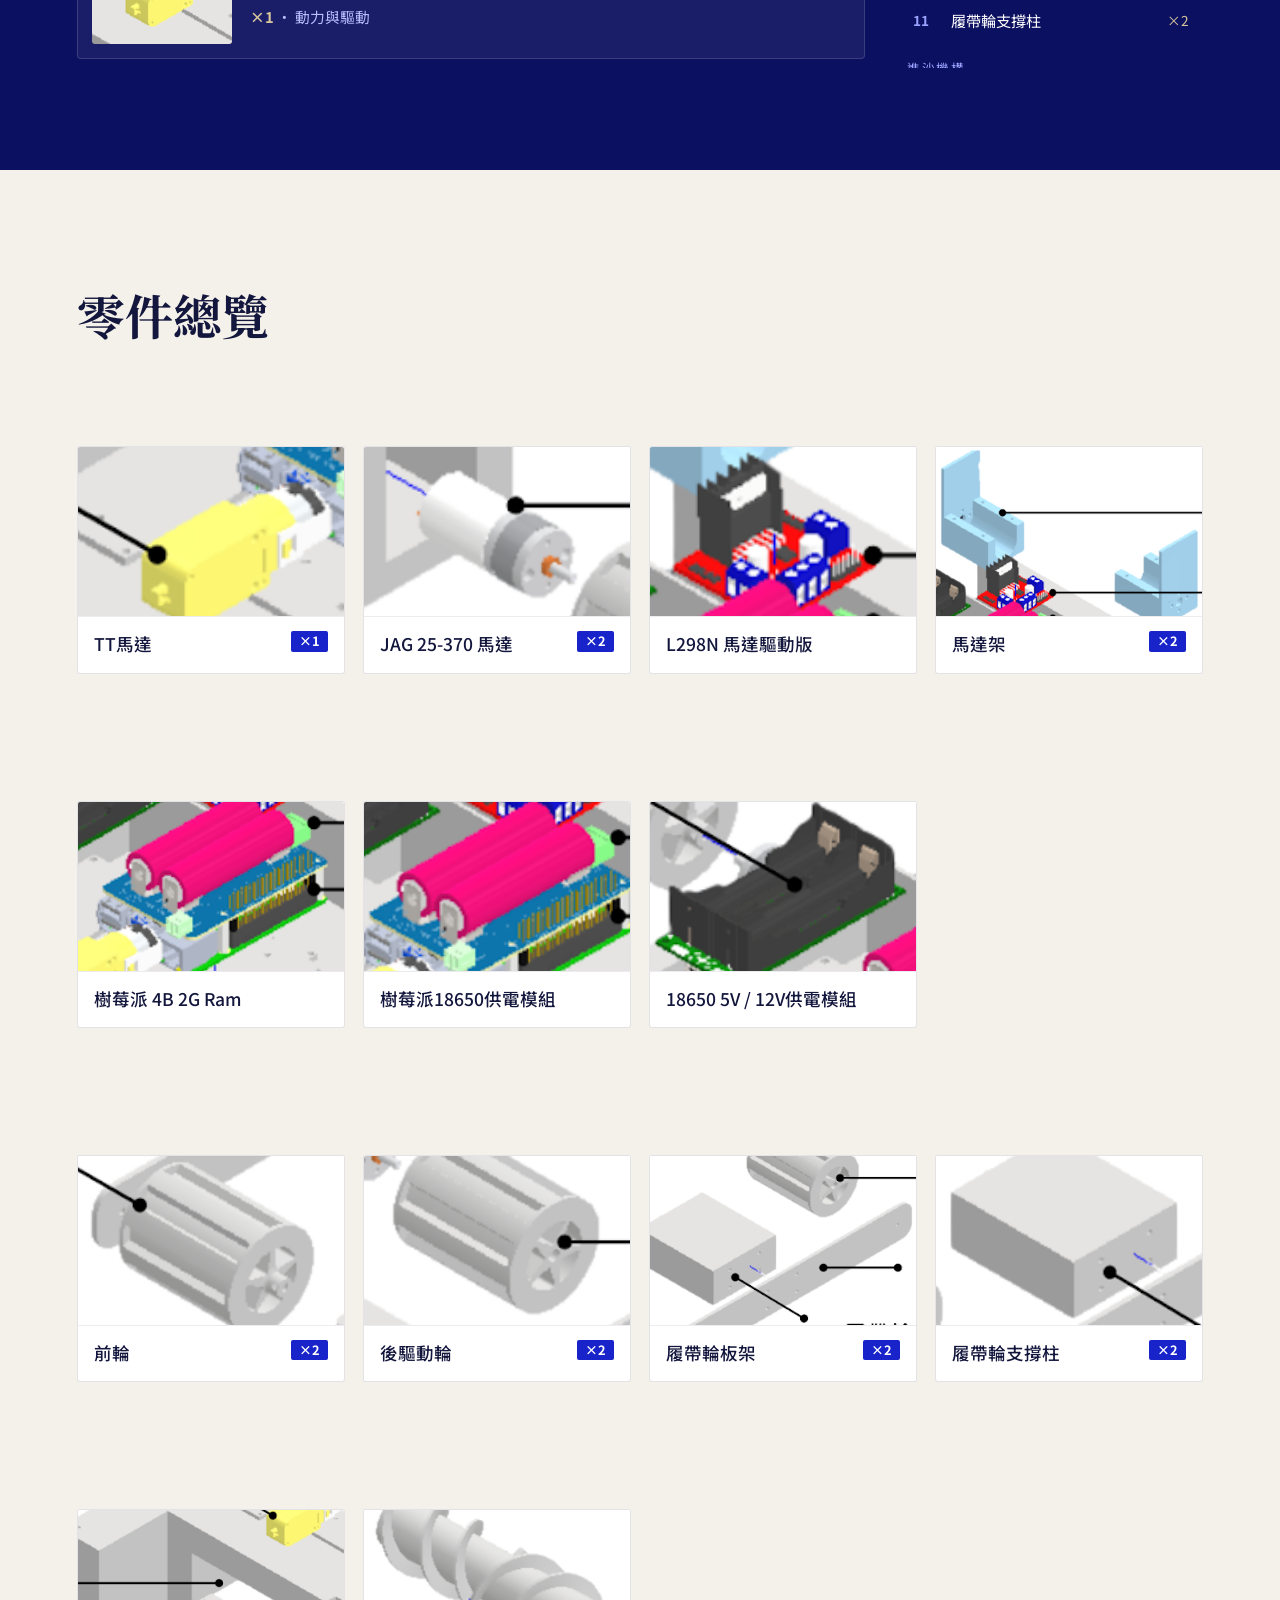
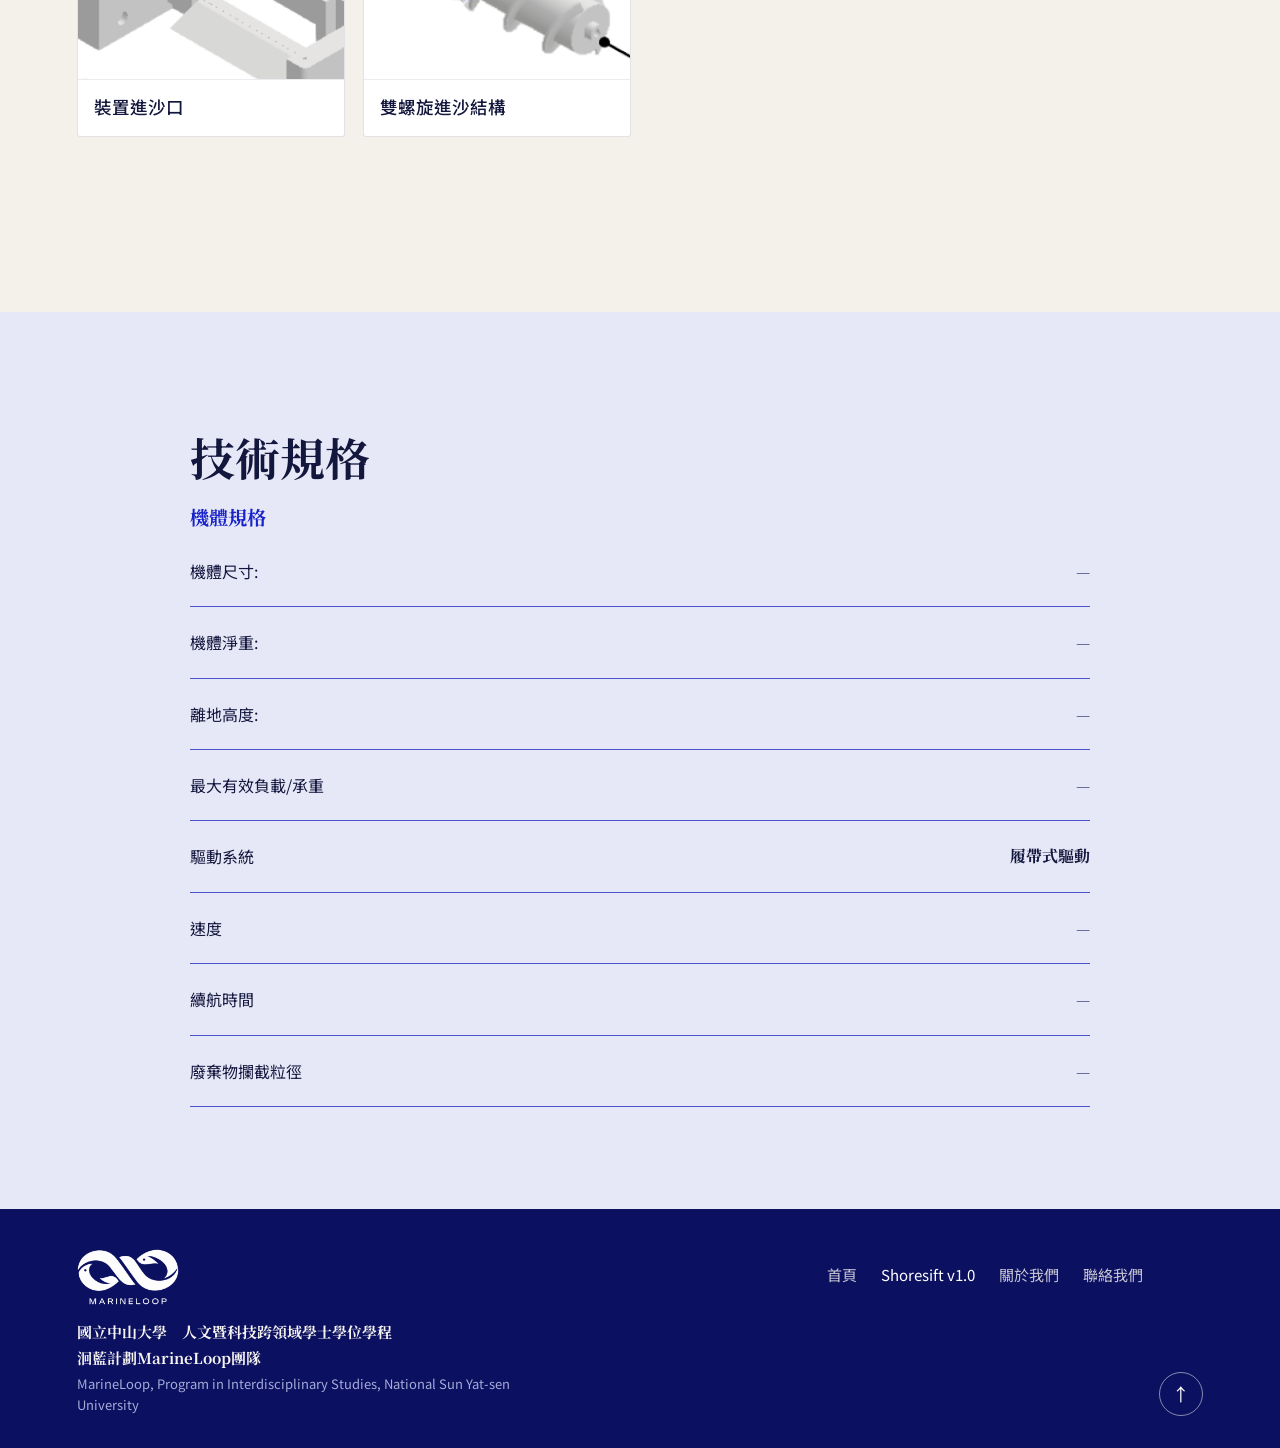
==== commit 4a31d7fa: "1111111" ====
--- a/shoresift.html
+++ b/shoresift.html
@@ -10,6 +10,7 @@
 <link rel="preconnect" href="https://fonts.gstatic.com" crossorigin>
 <link href="https://fonts.googleapis.com/css2?family=Noto+Sans+TC:wght@300;400;500&family=Noto+Serif+TC:wght@500;700;900&display=swap" rel="stylesheet">
 <link rel="stylesheet" href="css/style.css">
+<link rel="stylesheet" href="css/shoresift.css">
 <script>try{if(sessionStorage.getItem("ml-nav")==="1")document.documentElement.classList.add("arriving")}catch(e){}</script>
 </head>
 <body>
@@ -37,19 +38,48 @@
 <main>
 <!-- ================= Shoresift v1.0 ================= -->
 <div class="page" data-page="shoresift" data-title="洄藍計劃MarineLoop - Shoresift v1.0">
-  <header class="phead">
-    <div class="ripples" aria-hidden="true"><i></i><i></i><i></i></div><div class="bubbles" aria-hidden="true"></div>
-    <h1 class="split" data-t="Shoresift v1.0">Shoresift v1.0</h1>
-    <p class="sub">Shoresift 第一代</p>
+  <header class="sx-hero">
+    <div class="sx-hero-in">
+      <div>
+        <p class="sx-kick">Shoresift 第一代</p>
+        <h1 class="split" data-t="Shoresift v1.0">Shoresift v1.0</h1>
+        <div class="sx-stats">
+          <div><b><span class="count" data-to="13" data-dec="0">0</span></b><span>組成項目</span></div>
+          <div><b><span class="count" data-to="3" data-dec="0">0</span></b><span>顆馬達</span></div>
+          <div><b><span class="count" data-to="4" data-dec="0">0</span></b><span>個輪子</span></div>
+        </div>
+      </div>
+      <div class="sx-card" aria-hidden="true"><img src="img/shoresift-assembled.png" alt="裝置示意圖"></div>
+    </div>
   </header>
-  <section class="block" style="padding-bottom:0">
-    <div class="gallery">
-      <figure><img data-img="s1" alt="Shoresift 第一代"></figure>
-      <figure><img data-img="s2" alt="Shoresift 第一代"></figure>
+
+  <section class="sx-explore" id="sxExplore" aria-label="Shoresift v1.0 爆炸圖">
+    <div class="sx-head"><h2 class="reveal">爆炸圖</h2><p class="reveal">點選圖上的編號，或按「自動導覽」</p></div>
+    <div class="sx-grid">
+      <div class="sx-stage">
+        <div class="sx-sheet" id="sxSheet">
+          <div class="sx-bar" id="sxBar"><i></i></div>
+          <div class="sx-inner" id="sxInner">
+            <img src="img/shoresift-exploded.png" alt="Shoresift v1.0 爆炸圖：18650 5V / 12V供電模組、TT馬達、前輪、裝置進沙口、馬達架、L298N 馬達驅動版、樹莓派 4B、JAG 25-370 馬達、後驅動輪、履帶輪板架、履帶輪支撐柱、雙螺旋進沙結構" draggable="false">
+            <div class="sx-dim" id="sxDim"></div>
+            <div id="sxPins"></div>
+          </div>
+          <div class="sx-hud"><button id="sxPrev" type="button" aria-label="上一個">←</button><button id="sxNext" type="button" aria-label="下一個">→</button><button id="sxAll" type="button">總覽</button><span class="sp"></span><button id="sxPlay" type="button">▶ 自動導覽</button></div>
+        </div>
+        <div class="sx-info" id="sxInfo"><div class="sx-thumb"></div><div class="sx-meta"></div></div>
+        <span id="sxCount" hidden></span>
+      </div>
+      <ol class="sx-list" id="sxList" aria-label="零件清單"></ol>
     </div>
   </section>
-  <section class="block">
-    <div class="specs">
+
+  <section class="sx-parts" aria-label="零件總覽">
+    <h2 class="reveal">零件總覽</h2>
+    <div id="sxGroups"></div>
+  </section>
+
+  <section class="sx-spec">
+    <div class="in">
       <h2 class="reveal">技術規格</h2>
       <h3 class="reveal">機體規格</h3>
       <dl>
@@ -84,5 +114,6 @@
 
 <script src="js/images.js"></script>
 <script src="js/main.js"></script>
+<script src="js/shoresift.js"></script>
 </body>
 </html>
--- a/css/shoresift.css
+++ b/css/shoresift.css
@@ -0,0 +1,111 @@
+/* ===== Shoresift 產品頁 ===== */
+.sx-hero{position:relative;background:var(--blue);color:#fff;overflow:hidden;padding:calc(120px + var(--sat)) var(--pad) clamp(50px,8vw,100px);min-height:min(92vh,820px);display:grid;align-items:center}
+.sx-hero-in{display:grid;grid-template-columns:minmax(0,1.25fr) minmax(0,.9fr);gap:clamp(24px,5vw,80px);align-items:center;max-width:1240px;margin:0 auto;width:100%}
+.sx-kick{font-family:var(--serif);font-size:clamp(1.05rem,2vw,1.35rem);letter-spacing:.16em;color:#cfd4ff;margin-bottom:14px;opacity:0}
+.page.active .sx-kick{animation:fade 1s .2s forwards}
+.sx-hero h1{font-size:clamp(3rem,9vw,7.4rem);line-height:1.05;color:#fff;font-weight:700}
+.sx-hero h1 .word:last-child .ch{color:var(--sand)}
+.sx-stats{display:flex;gap:clamp(20px,4vw,56px);margin-top:clamp(28px,5vw,54px);flex-wrap:wrap}
+.sx-stats div{border-top:1px solid rgba(255,255,255,.4);padding-top:12px;min-width:84px;opacity:0;transform:translateY(16px)}
+.page.active .sx-stats div{animation:sxup .9s var(--ease) forwards}
+.page.active .sx-stats div:nth-child(1){animation-delay:.9s}.page.active .sx-stats div:nth-child(2){animation-delay:1.05s}.page.active .sx-stats div:nth-child(3){animation-delay:1.2s}
+@keyframes sxup{to{opacity:1;transform:none}}
+.sx-stats b{display:block;font-family:var(--serif);font-size:clamp(2.2rem,4.4vw,3.4rem);line-height:1.1;font-weight:700}
+.sx-stats div>span{font-size:.9rem;color:#cfd4ff}
+.sx-card{position:relative;justify-self:center;width:min(100%,400px);will-change:transform}
+.sx-card img{width:100%;height:auto;display:block;animation:sxfloat 8s ease-in-out infinite alternate;filter:drop-shadow(0 28px 36px rgba(5,6,60,.45))}
+@keyframes sxfloat{from{transform:translateY(0) rotate(-1.2deg)}to{transform:translateY(-14px) rotate(1.2deg)}}
+.sx-card::before{content:"";position:absolute;left:8%;right:8%;bottom:-26px;height:22px;border-radius:50%;background:rgba(5,6,60,.5);filter:blur(14px);animation:sxshadow 8s ease-in-out infinite alternate}
+@keyframes sxshadow{from{transform:scaleX(1);opacity:.55}to{transform:scaleX(.82);opacity:.3}}
+
+/* explorer */
+.sx-explore{background:#0c1060;color:#fff;padding:clamp(56px,8vw,110px) var(--pad)}
+.sx-head{max-width:1240px;margin:0 auto clamp(26px,4vw,48px);display:flex;justify-content:space-between;align-items:flex-end;gap:20px;flex-wrap:wrap}
+.sx-head h2{font-family:var(--serif);font-size:clamp(1.8rem,3.8vw,3rem);line-height:1.2;font-weight:700;color:#fff}
+.sx-head p{color:#b9bfff;font-size:.95rem}
+.sx-grid{display:grid;grid-template-columns:minmax(0,1fr) 300px;gap:clamp(18px,3vw,40px);max-width:1240px;margin:0 auto;align-items:start}
+.sx-stage{min-width:0}
+.sx-sheet{position:relative;aspect-ratio:1600/923;background:#fff;border-radius:4px;overflow:hidden;touch-action:manipulation;box-shadow:0 30px 60px -30px rgba(0,0,0,.6)}
+.sx-inner{position:absolute;left:0;top:0;width:100%;height:100%;transform-origin:0 0;transition:transform 1.1s cubic-bezier(.65,0,.2,1);will-change:transform}
+.sx-inner>img{width:100%;height:100%;display:block;user-select:none;-webkit-user-drag:none}
+.sx-dim{position:absolute;inset:0;pointer-events:none;opacity:0;transition:opacity .7s;background:radial-gradient(ellipse var(--rx,10%) var(--ry,14%) at var(--sx,50%) var(--sy,50%),rgba(12,16,96,0) 52%,rgba(12,16,96,.62) 100%)}
+.sx-inner.on .sx-dim{opacity:1}
+.sx-pin{position:absolute;width:24px;height:24px;margin:-12px 0 0 -12px;border-radius:50%;background:var(--blue);color:#fff;font:700 11px/24px var(--sans);text-align:center;border:2px solid #fff;cursor:pointer;padding:0;transform:scale(0);transition:transform .5s var(--ease),opacity .4s,background .3s;opacity:1;z-index:2}
+.sx-pin::before{content:"";position:absolute;inset:-10px}
+.sx-pin::after{content:"";position:absolute;inset:-6px;border-radius:50%;border:1.5px solid var(--blue);opacity:0}
+.sx-inner.in .sx-pin{transform:scale(var(--inv,1))}
+.sx-pin:hover{background:#0c1060}
+.sx-inner.in:not(.on) .sx-pin::after{animation:sxping 2.4s ease-out infinite;animation-delay:calc(var(--i)*.15s)}
+@keyframes sxping{0%{transform:scale(.7);opacity:.7}100%{transform:scale(1.7);opacity:0}}
+.sx-inner.on .sx-pin{opacity:.4}
+.sx-inner.on .sx-pin.cur{opacity:1;background:#fff;color:var(--blue);border-color:var(--blue);transform:scale(calc(var(--inv,1)*1.25))}
+.sx-inner.on .sx-pin.cur::after{opacity:1;animation:sxring 1.6s ease-out infinite;border-color:#fff}
+@keyframes sxring{0%{transform:scale(.8);opacity:.9}100%{transform:scale(2.2);opacity:0}}
+.sx-hud{position:absolute;left:12px;bottom:12px;right:12px;display:flex;align-items:center;gap:8px;z-index:4;pointer-events:none}
+.sx-hud button{pointer-events:auto;min-width:44px;height:44px;border-radius:3px;background:rgba(12,16,96,.9);color:#fff;border:0;padding:0 14px;font-size:.9rem;cursor:pointer;transition:background .3s}
+.sx-hud button:hover{background:var(--blue)}
+.sx-hud .sp{flex:1}
+.sx-bar{position:absolute;left:0;right:0;top:0;height:3px;background:rgba(24,35,201,.15);z-index:4}
+.sx-bar i{display:block;height:100%;width:0;background:var(--blue)}
+.sx-bar i.run{animation:sxbar var(--dur,4s) linear forwards}
+@keyframes sxbar{to{width:100%}}
+.sx-info{display:grid;grid-template-columns:140px 1fr;gap:18px;margin-top:16px;background:rgba(255,255,255,.06);border:1px solid rgba(255,255,255,.14);border-radius:4px;padding:14px;align-items:center;min-height:112px}
+.sx-thumb{background:#fff center/cover no-repeat;border-radius:3px;width:100%}
+.sx-meta .no{font:500 .8rem/1 var(--sans);letter-spacing:.2em;color:#9aa3ff}
+.sx-meta h3{font-family:var(--serif);font-size:clamp(1.2rem,2.4vw,1.6rem);line-height:1.3;margin:6px 0 4px;color:#fff;font-weight:700}
+.sx-meta p{color:#b9bfff;font-size:.92rem}
+.sx-meta p b{color:var(--sand);font-weight:700}
+.sx-info.swap .sx-meta,.sx-info.swap .sx-thumb{animation:sxswap .5s var(--ease)}
+@keyframes sxswap{from{opacity:0;transform:translateY(10px)}to{opacity:1;transform:none}}
+.sx-list{list-style:none;display:grid;gap:4px;max-height:640px;overflow:auto;padding-right:4px}
+.sx-list::-webkit-scrollbar{width:6px}.sx-list::-webkit-scrollbar-thumb{background:rgba(255,255,255,.25);border-radius:6px}
+.sx-list .gh{font-size:.78rem;letter-spacing:.2em;color:#9aa3ff;padding:12px 4px 4px}
+.sx-list .gh:first-child{padding-top:0}
+.sx-list button{width:100%;display:grid;grid-template-columns:30px 1fr auto;gap:8px;align-items:center;text-align:left;background:none;border:0;color:#fff;padding:10px 10px;border-radius:3px;font-size:.95rem;line-height:1.4;cursor:pointer;transition:background .25s,padding .35s var(--ease)}
+.sx-list button i{font-style:normal;font-weight:700;color:#9aa3ff;font-size:.85rem}
+.sx-list button em{font-style:normal;color:var(--sand);font-size:.85rem}
+.sx-list button:hover{background:rgba(255,255,255,.08)}
+.sx-list button.cur{background:#fff;color:var(--blue);padding-left:14px}
+.sx-list button.cur i{color:var(--blue)}.sx-list button.cur em{color:#6a6f9c}
+
+/* parts overview */
+.sx-parts{background:var(--paper);padding:clamp(60px,9vw,120px) var(--pad)}
+.sx-parts h2{font-family:var(--serif);font-size:clamp(1.8rem,3.8vw,3rem);line-height:1.2;font-weight:700;max-width:1240px;margin:0 auto 36px;color:var(--ink2)}
+.sx-grp{max-width:1240px;margin:0 auto clamp(34px,5vw,60px)}
+.sx-grp h3{display:flex;align-items:baseline;gap:14px;font-family:var(--serif);font-size:1.25rem;color:var(--blue);border-bottom:1px solid rgba(20,23,61,.18);padding-bottom:10px;margin-bottom:18px}
+.sx-grp h3 small{font:500 .8rem var(--sans);letter-spacing:.2em;color:#6a6f9c}
+.sx-cards{display:grid;grid-template-columns:repeat(auto-fill,minmax(230px,1fr));gap:18px}
+.sx-c{display:block;text-align:left;background:#fff;border:1px solid rgba(20,23,61,.12);border-radius:3px;overflow:hidden;cursor:pointer;padding:0;transition:transform .5s var(--ease),border-color .3s;opacity:0;transform:translateY(24px)}
+.sx-c.in{opacity:1;transform:none;transition:opacity .8s var(--ease),transform .8s var(--ease),border-color .3s}
+.sx-c:hover{border-color:var(--blue);transform:translateY(-4px)}
+.sx-c .ph{height:170px;background:#fff center/cover no-repeat;border-bottom:1px solid rgba(20,23,61,.08);overflow:hidden;position:relative}
+.sx-c .ph i{position:absolute;inset:0;background:inherit;transition:transform .9s var(--ease)}
+.sx-c:hover .ph i{transform:scale(1.08)}
+.sx-c .tx{padding:14px 16px 16px;display:flex;justify-content:space-between;align-items:flex-start;gap:10px;color:var(--ink2);line-height:1.45}
+.sx-c .tx span{font-weight:500}
+.sx-c .tx b{background:var(--blue);color:#fff;border-radius:2px;font-size:.8rem;padding:1px 8px;flex:none}
+
+/* specs */
+.sx-spec{background:var(--wash);padding:clamp(56px,8vw,110px) var(--pad)}
+.sx-spec .in{max-width:900px;margin:0 auto}
+.sx-spec h2{font-family:var(--serif);font-size:clamp(1.8rem,3.6vw,2.8rem);font-weight:700;color:var(--ink2);margin-bottom:6px}
+.sx-spec h3{font-family:var(--serif);color:var(--blue);font-size:1.2rem;margin:18px 0 6px}
+.sx-spec .spec{border-color:rgba(20,23,61,.16)}
+
+@media(max-width:980px){
+  .sx-hero-in{grid-template-columns:1fr}
+  .sx-card{width:min(70%,320px);justify-self:start;margin-top:10px}
+  .sx-grid{grid-template-columns:1fr}
+  .sx-list{display:flex;gap:8px;max-height:none;overflow-x:auto;scroll-snap-type:x proximity;padding:0 0 8px}
+  .sx-list .gh{display:none}
+  .sx-list li{flex:none;scroll-snap-align:start}
+  .sx-list button{width:auto;grid-template-columns:auto auto auto;background:rgba(255,255,255,.08);padding:10px 14px;white-space:nowrap}
+}
+@media(max-width:640px){
+  .sx-hero{padding-top:calc(104px + var(--sat));min-height:0}
+  .sx-info{grid-template-columns:104px 1fr;gap:12px}
+  .sx-pin{width:22px;height:22px;margin:-11px 0 0 -11px;font-size:10px;line-height:22px}
+  .sx-hud button{height:40px;min-width:40px;padding:0 10px;font-size:.85rem}
+  .sx-c .ph{height:150px}
+}
+@media(prefers-reduced-motion:reduce){.sx-card img,.sx-card::before,.sx-pin::after{animation:none!important}.sx-inner{transition-duration:.01s}.sx-c{opacity:1;transform:none}}
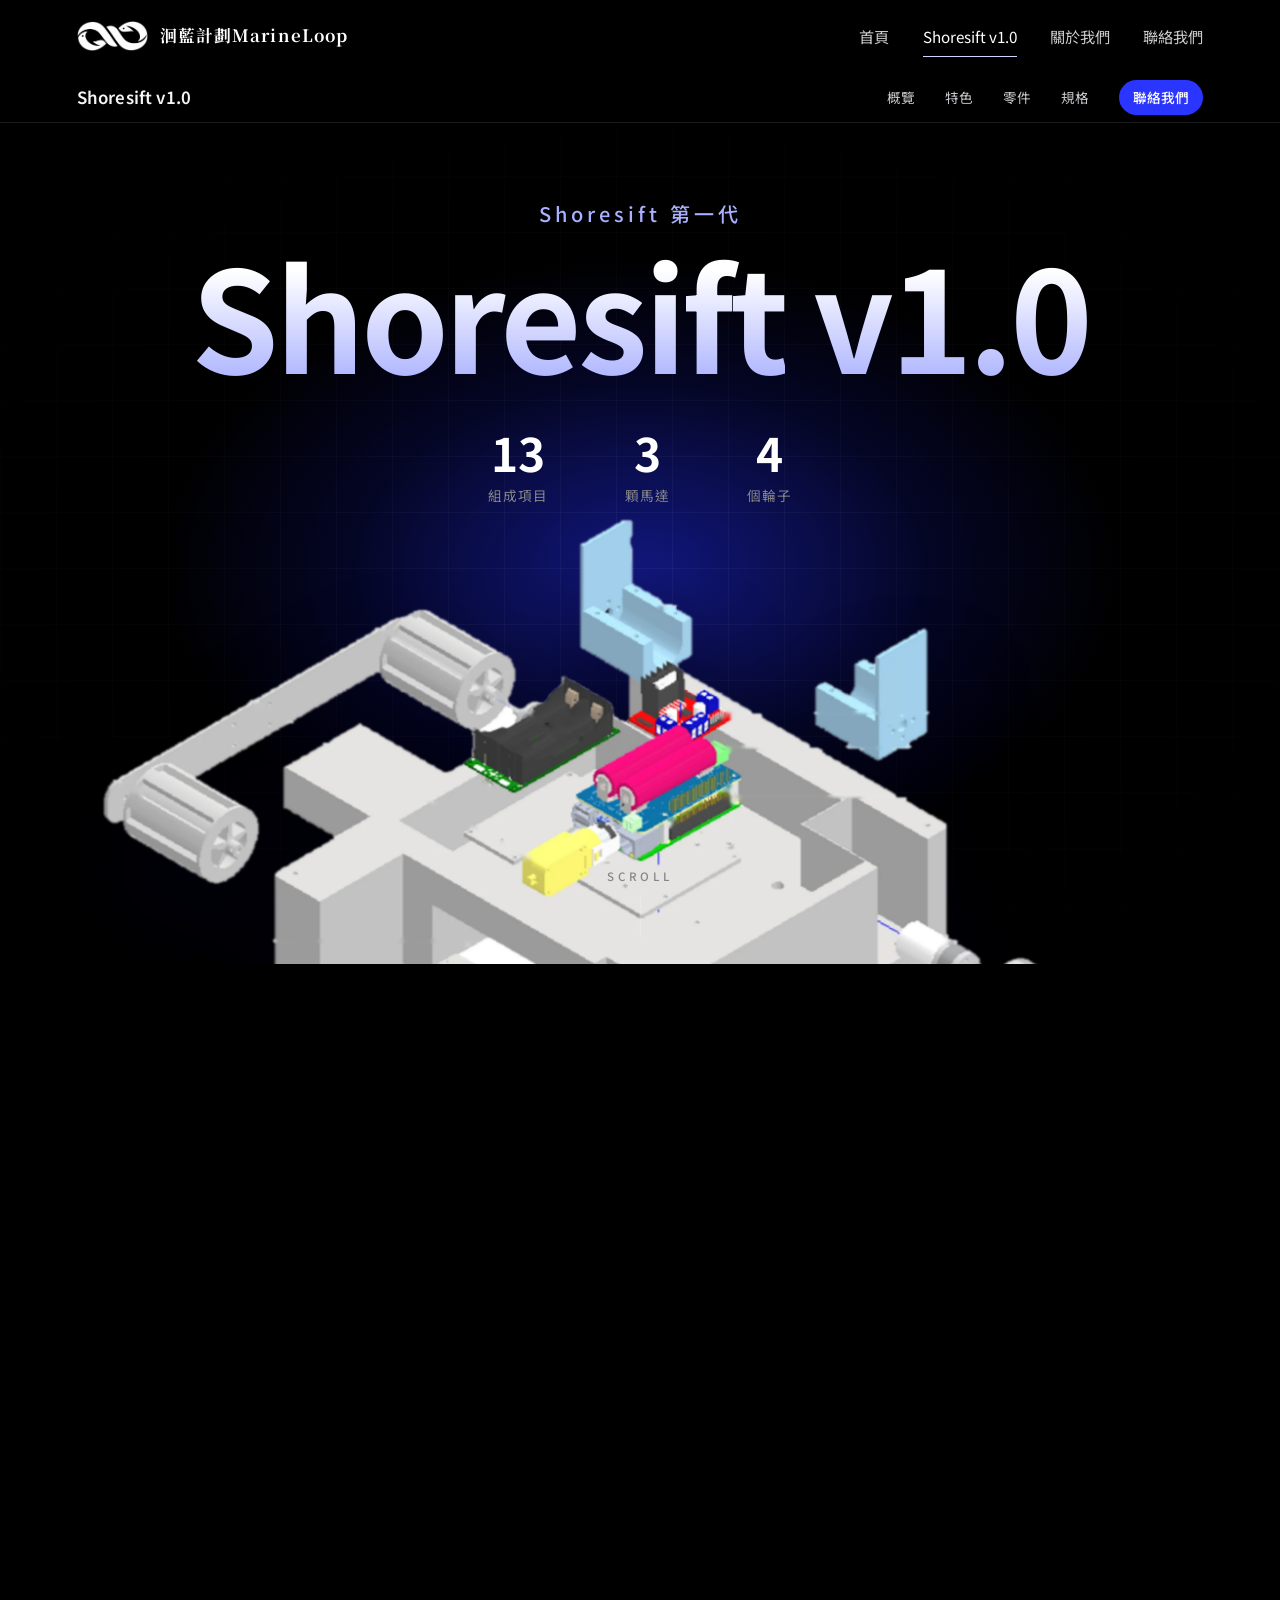
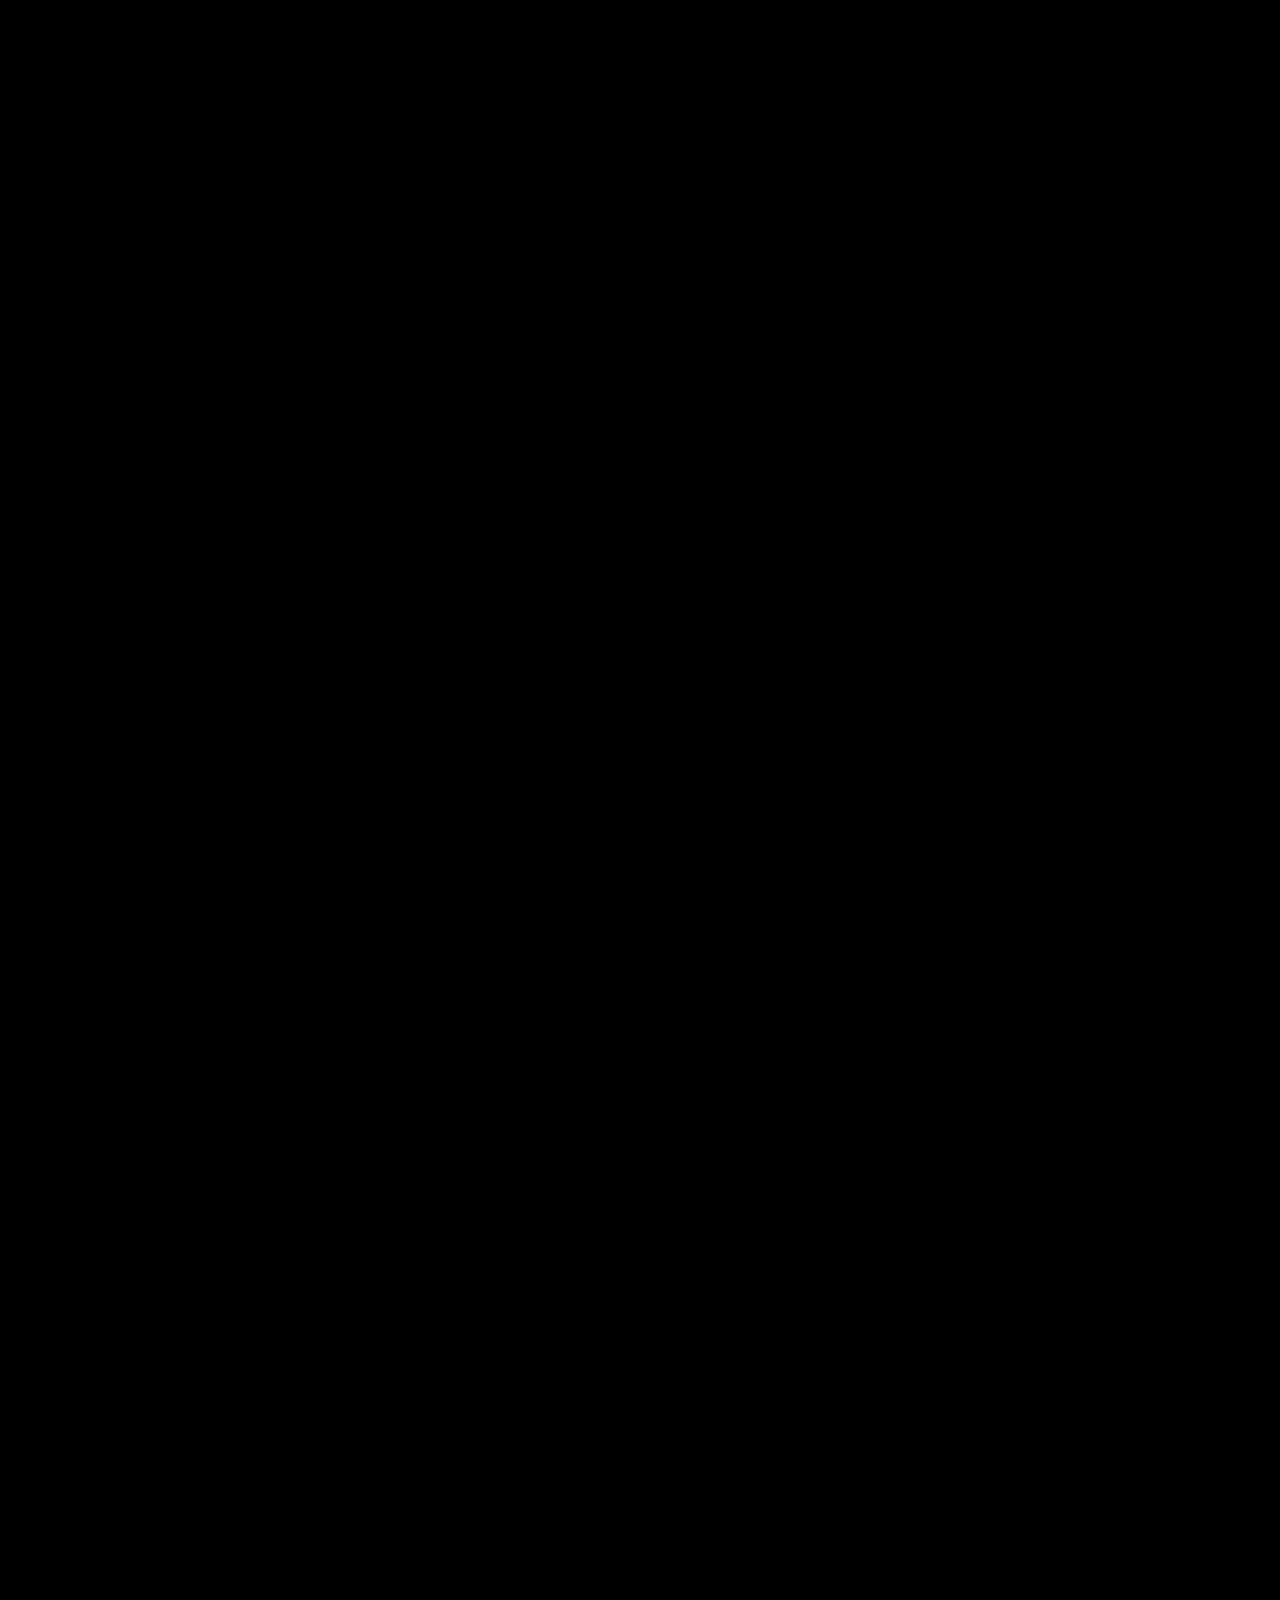
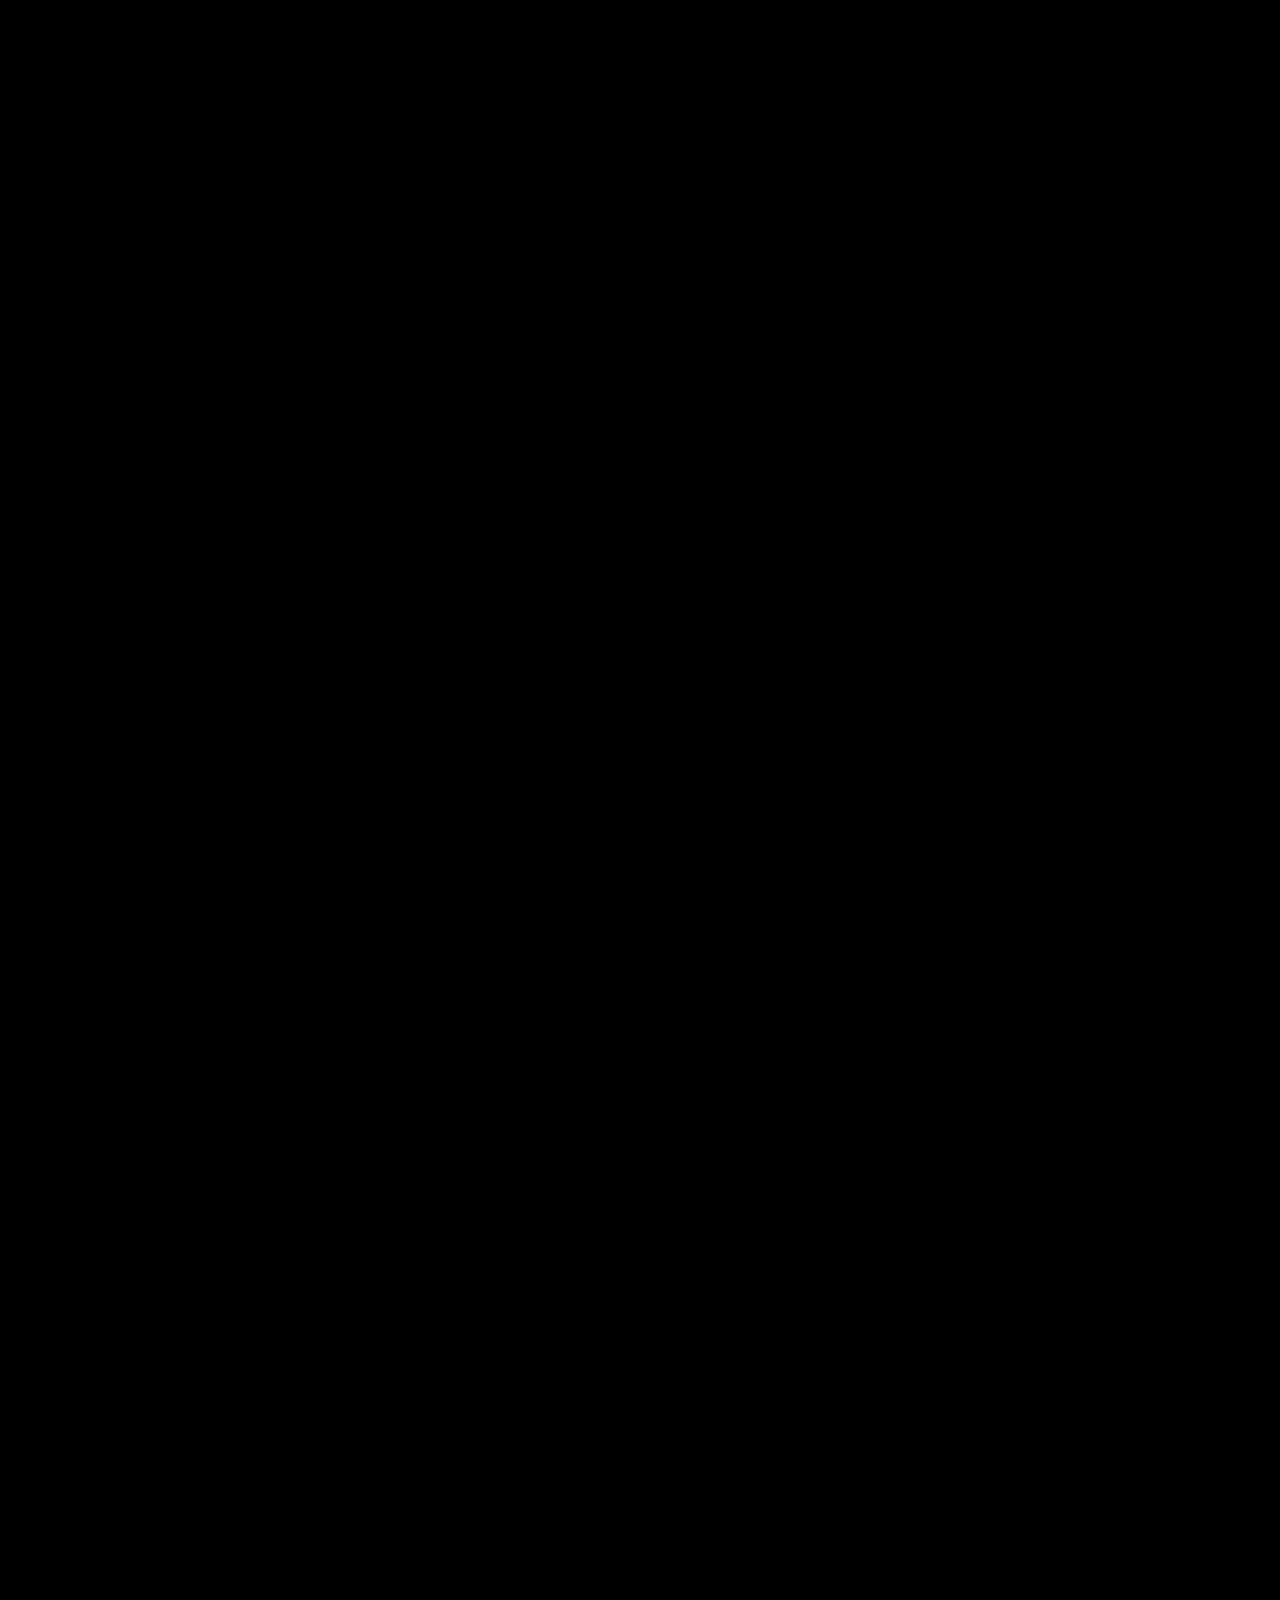
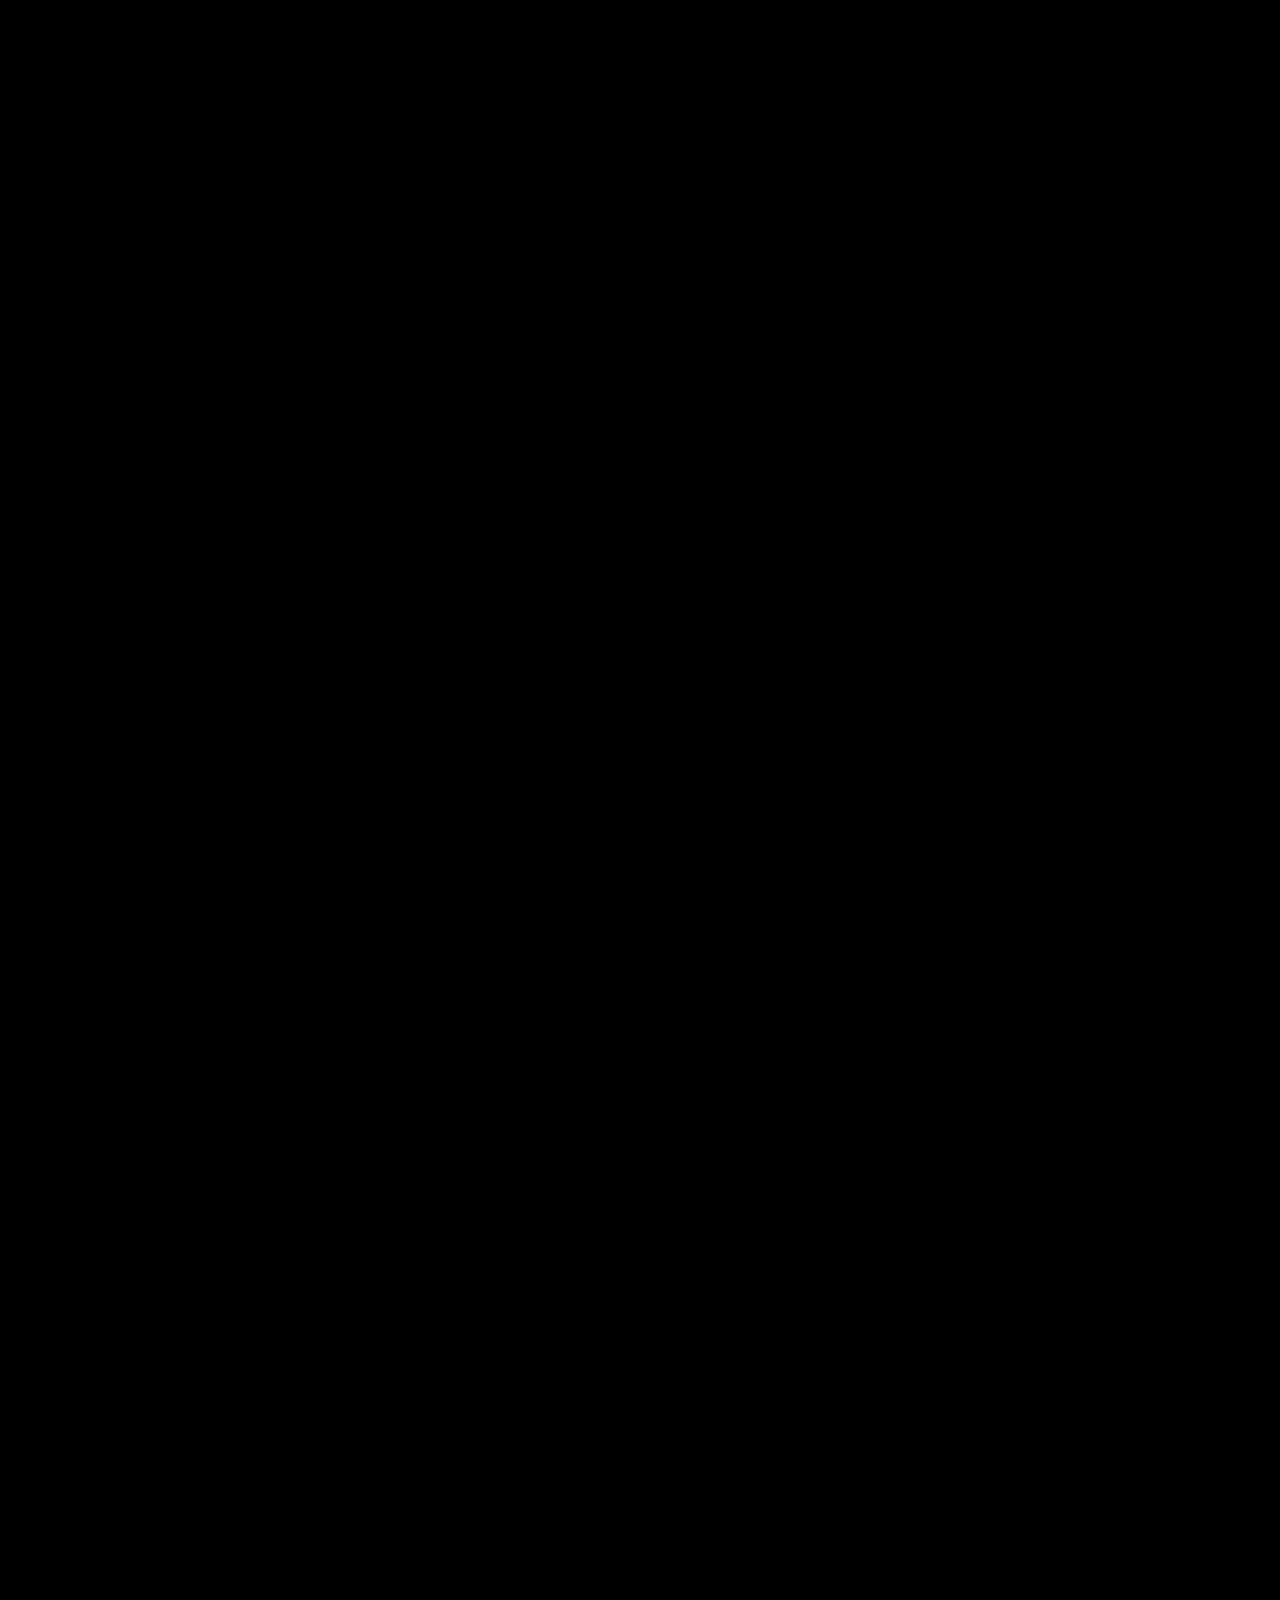
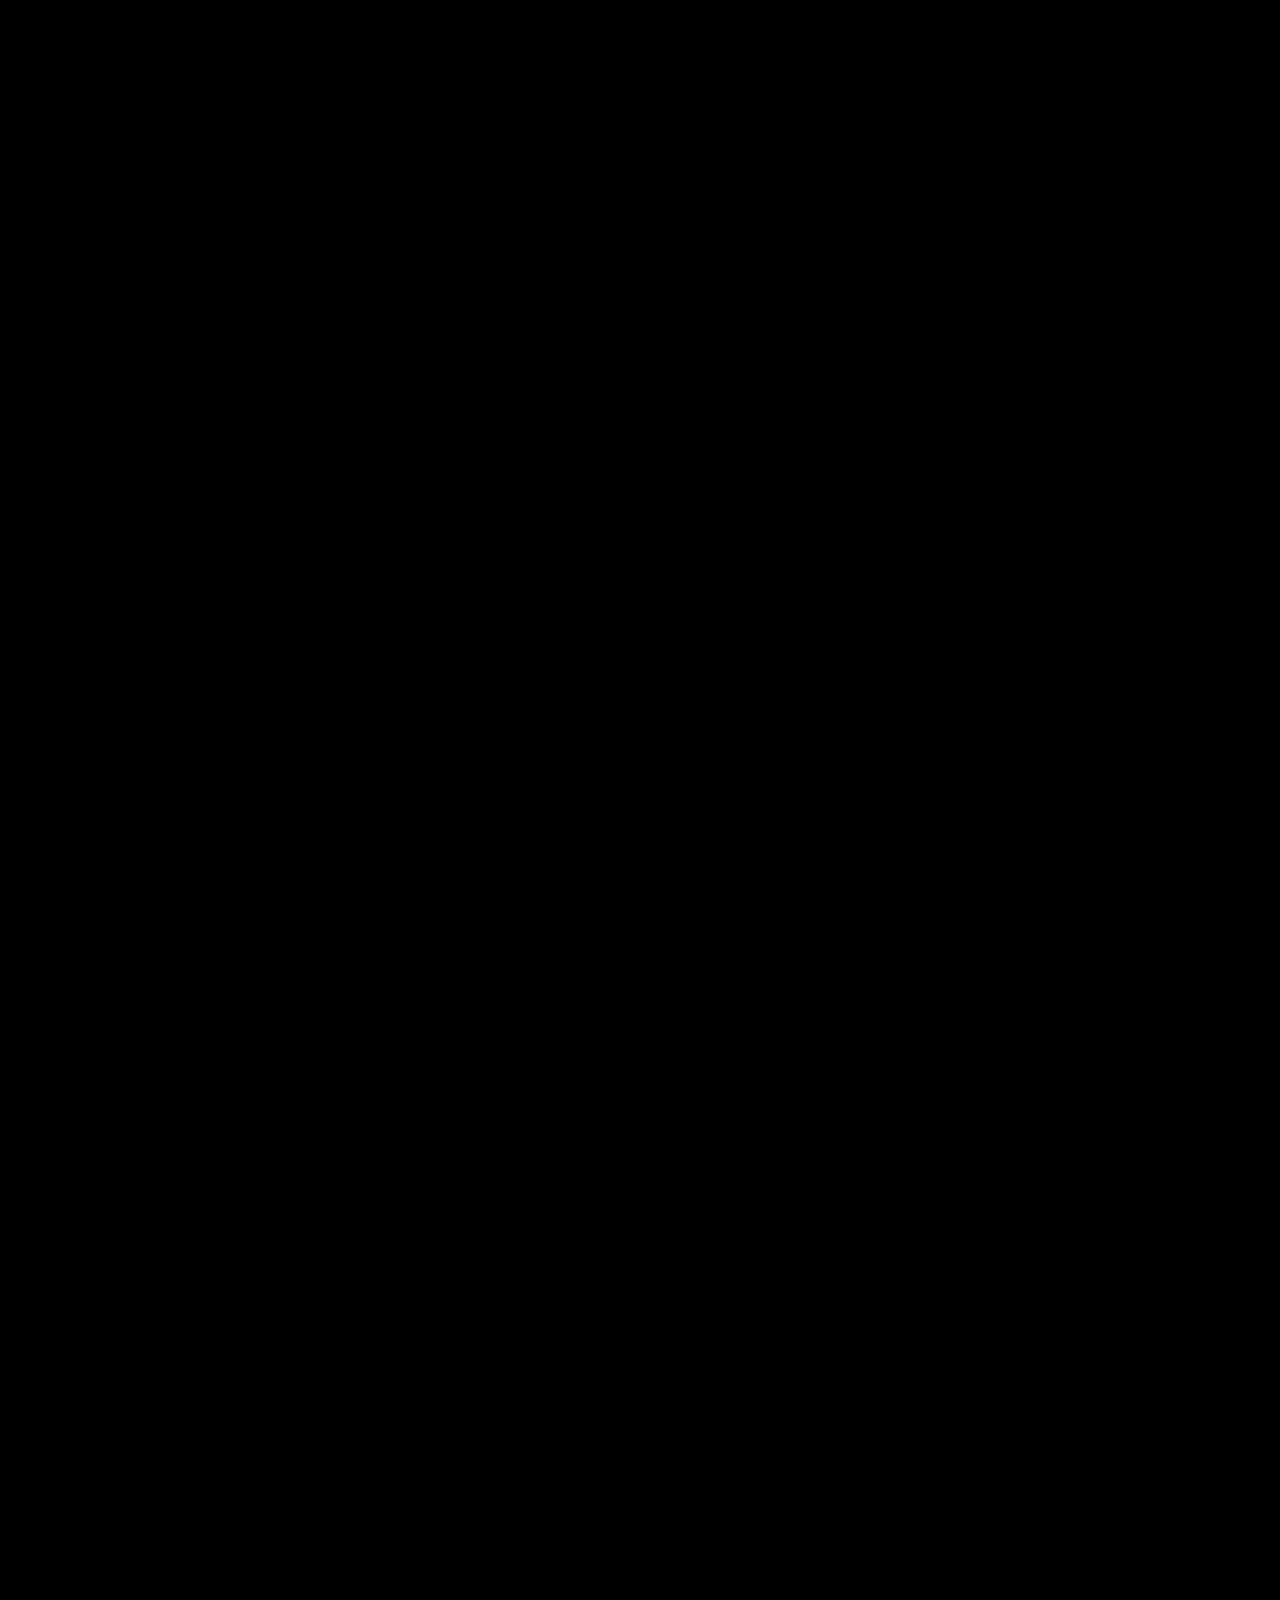
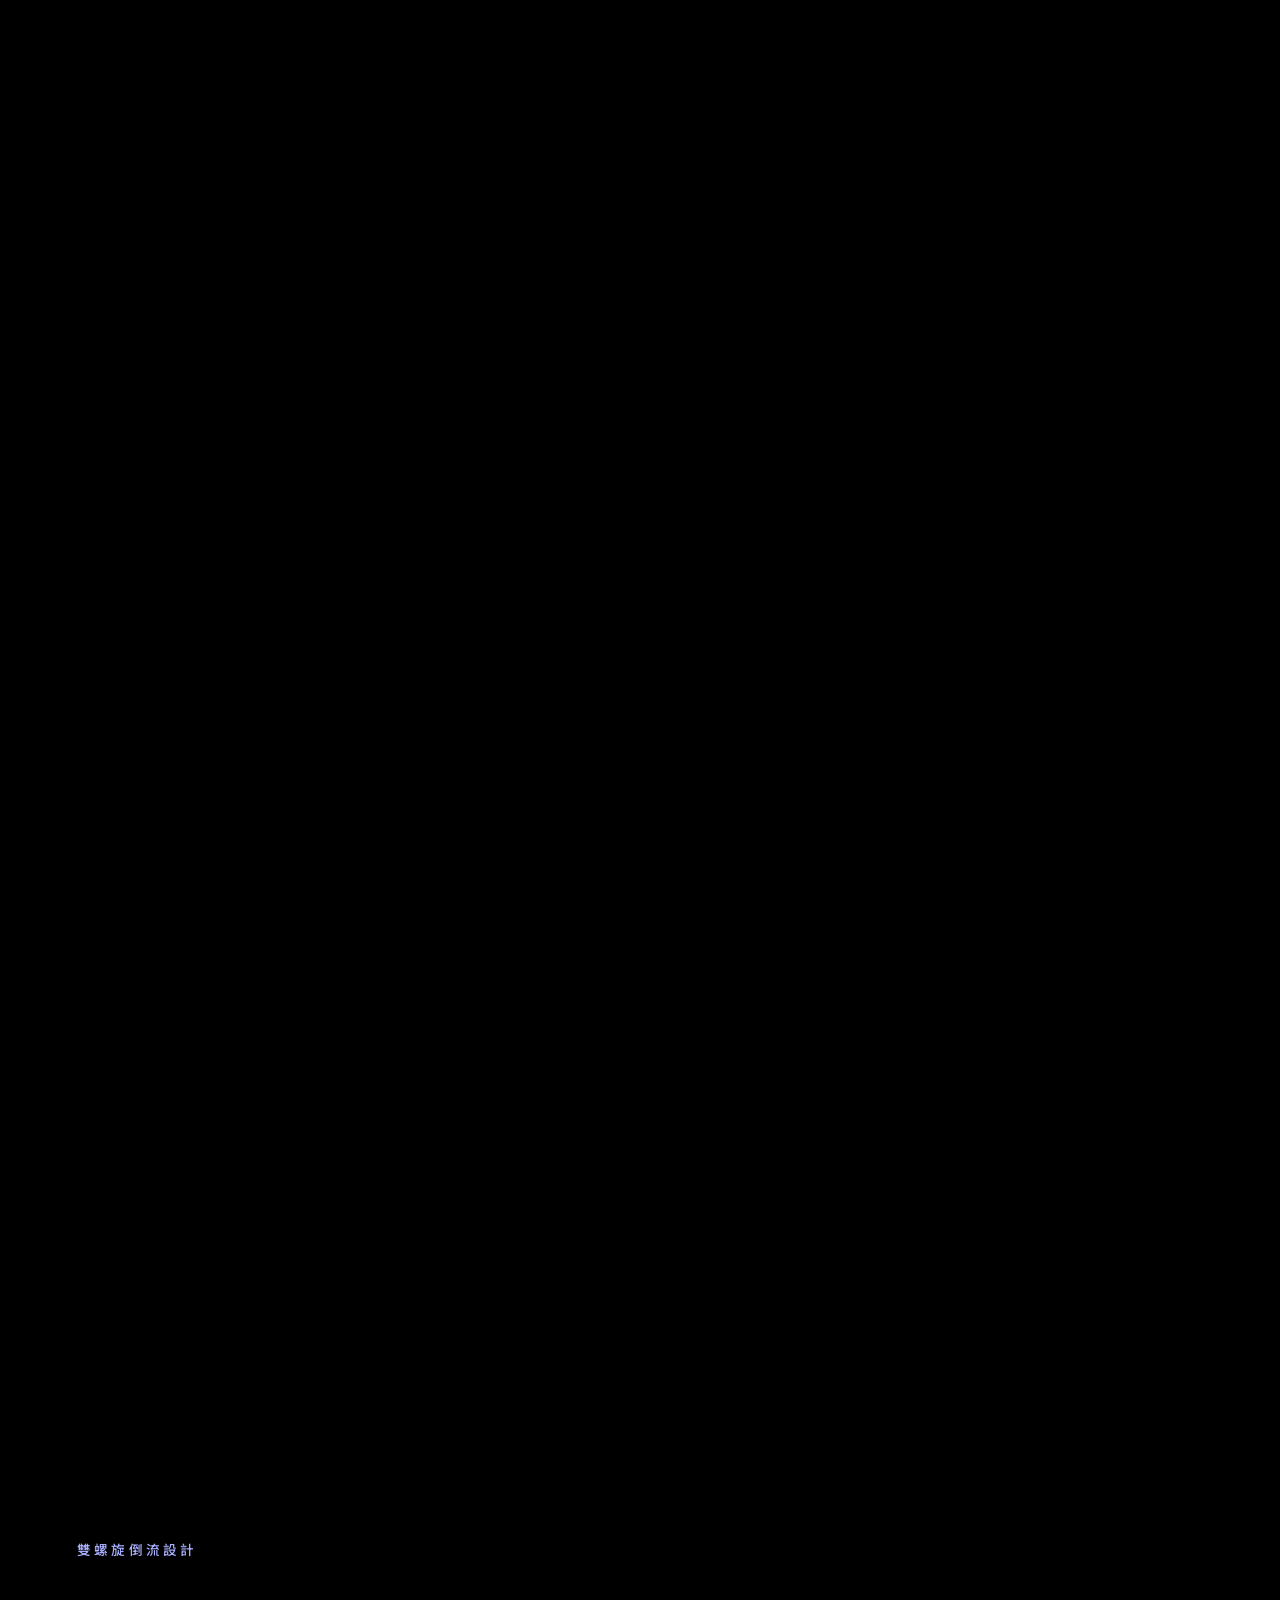
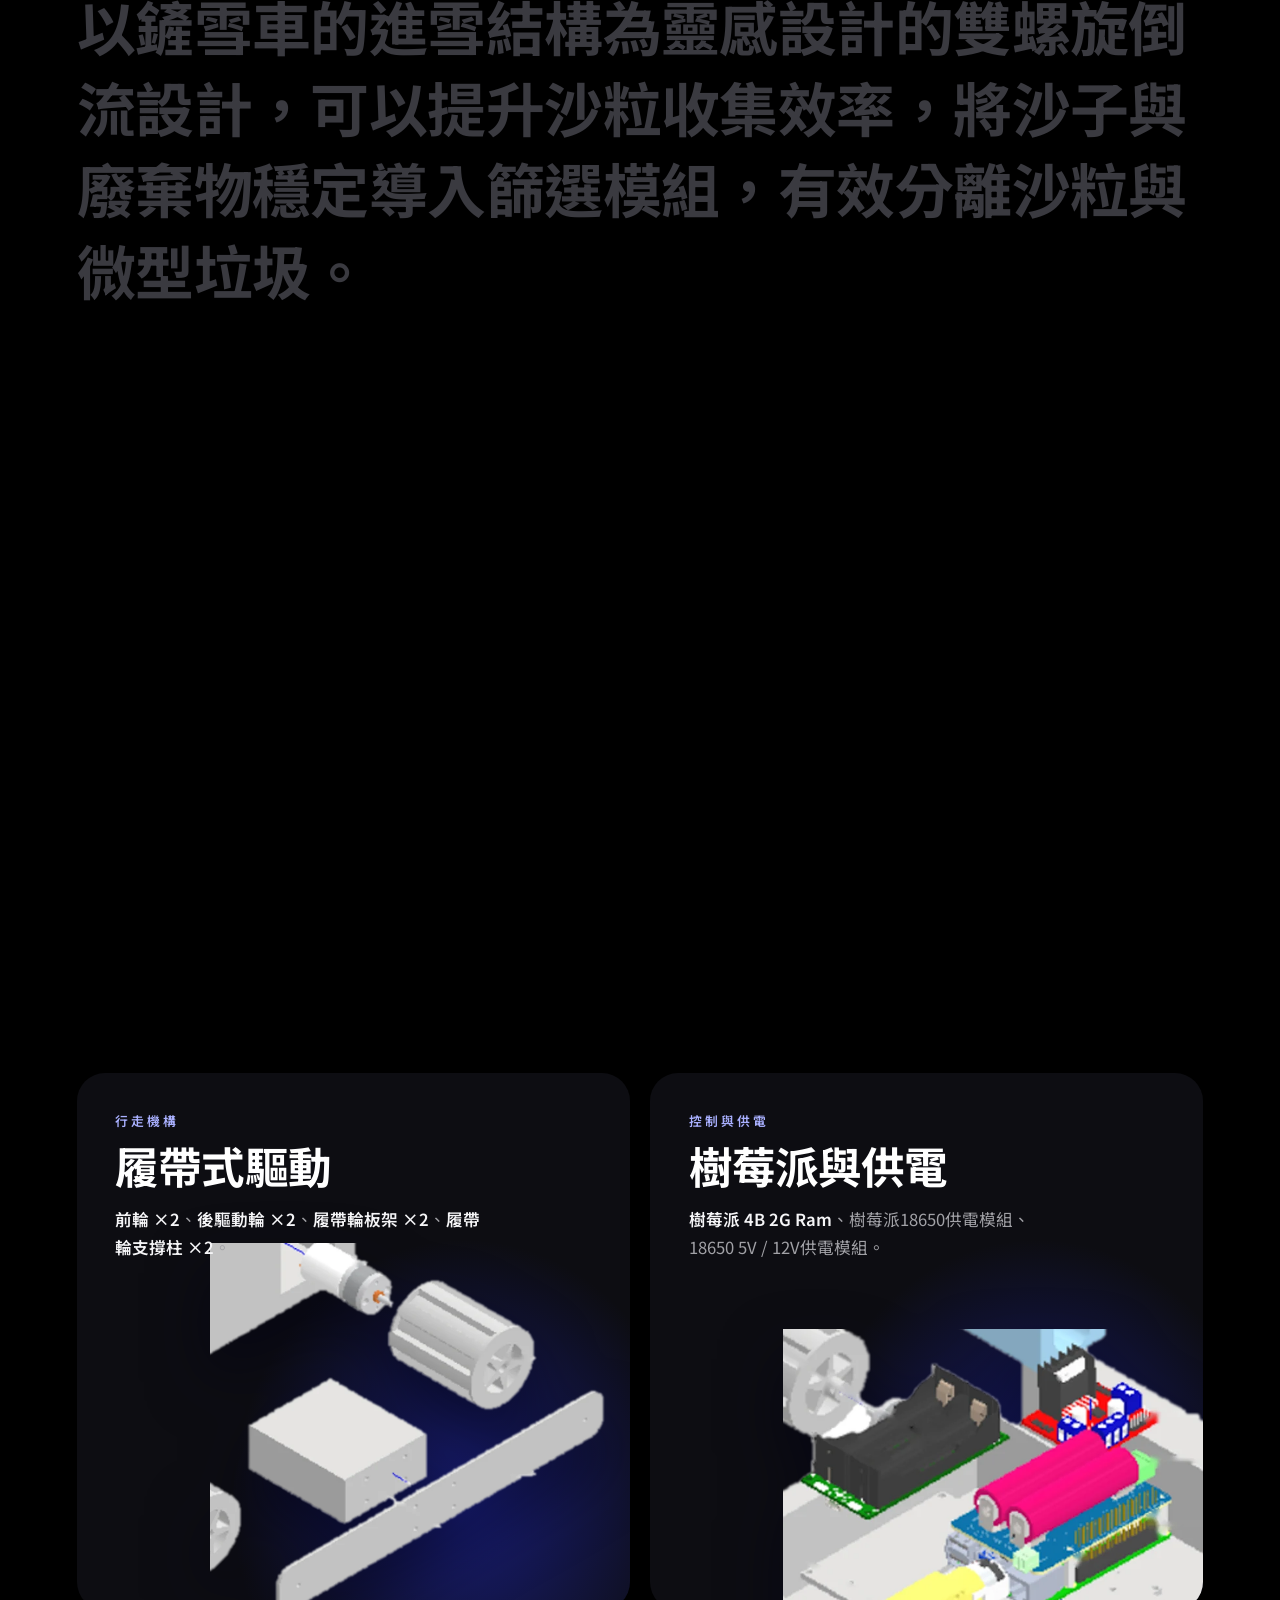
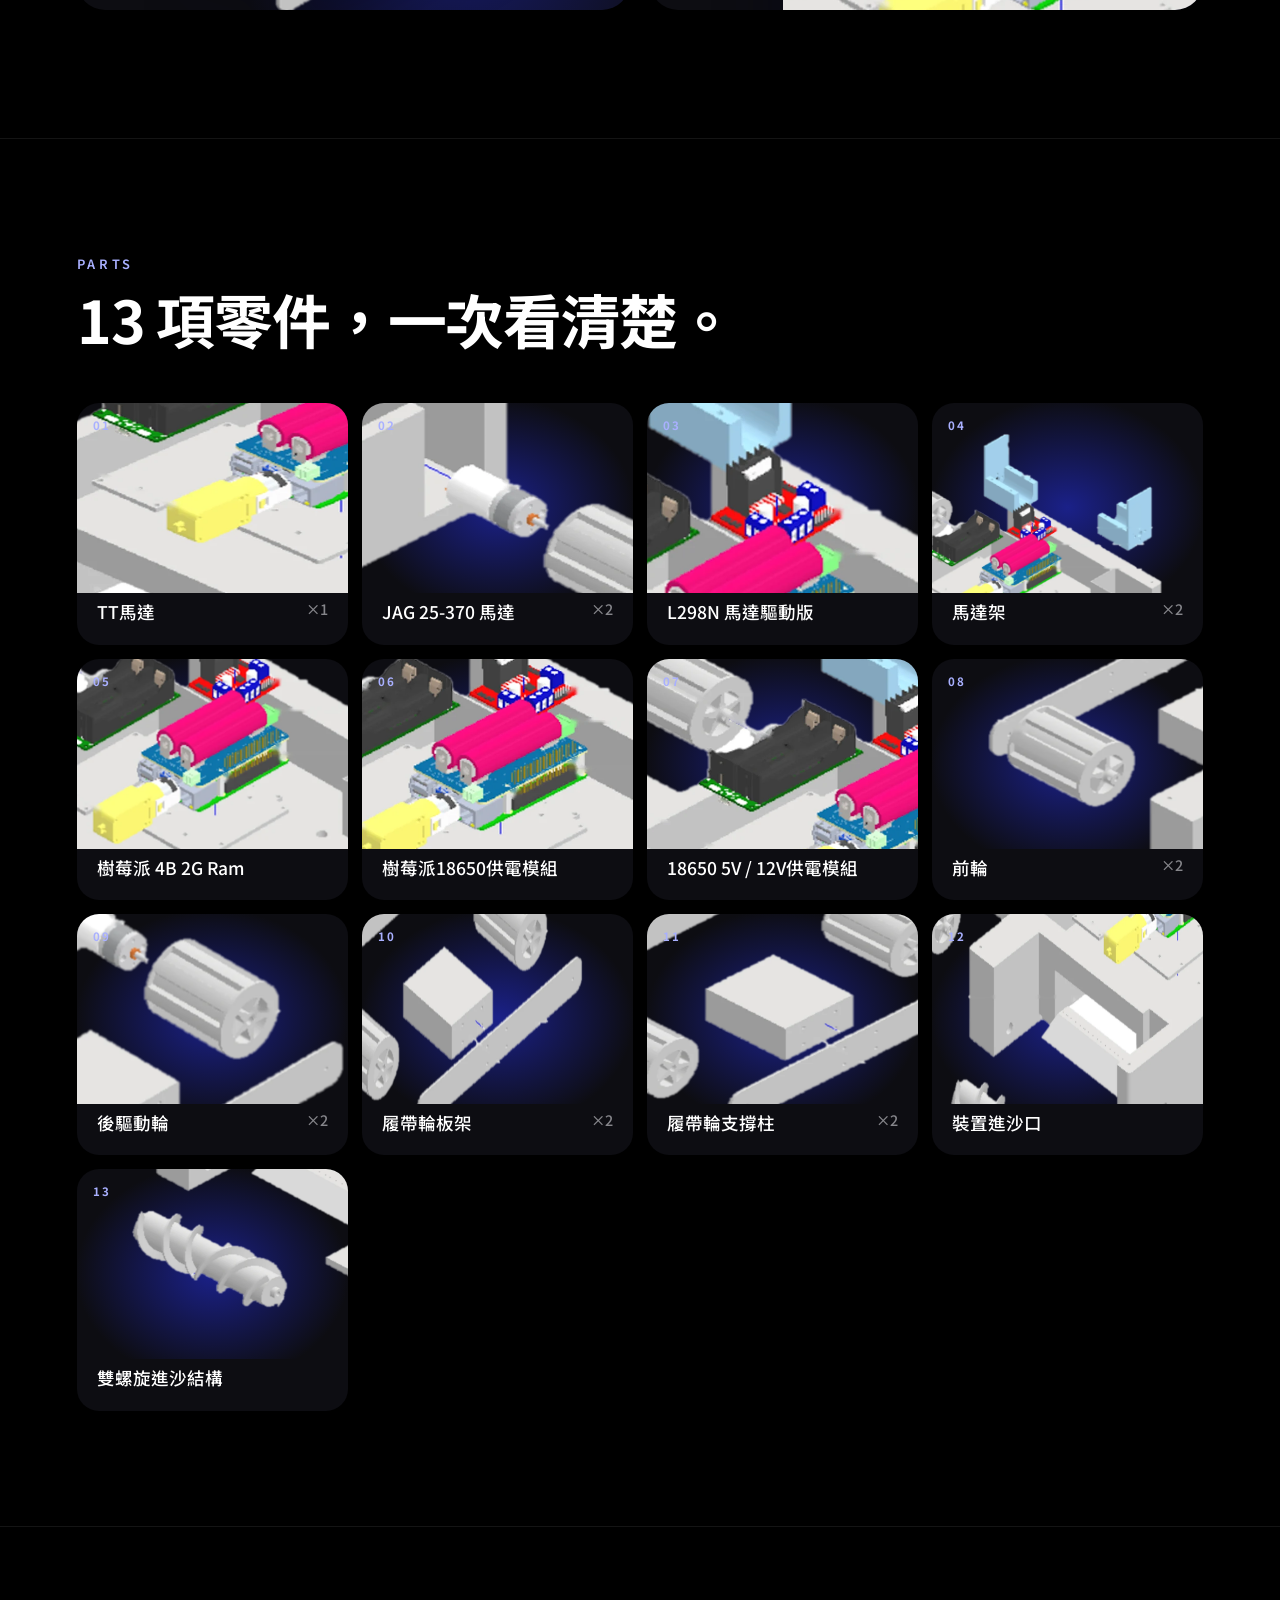
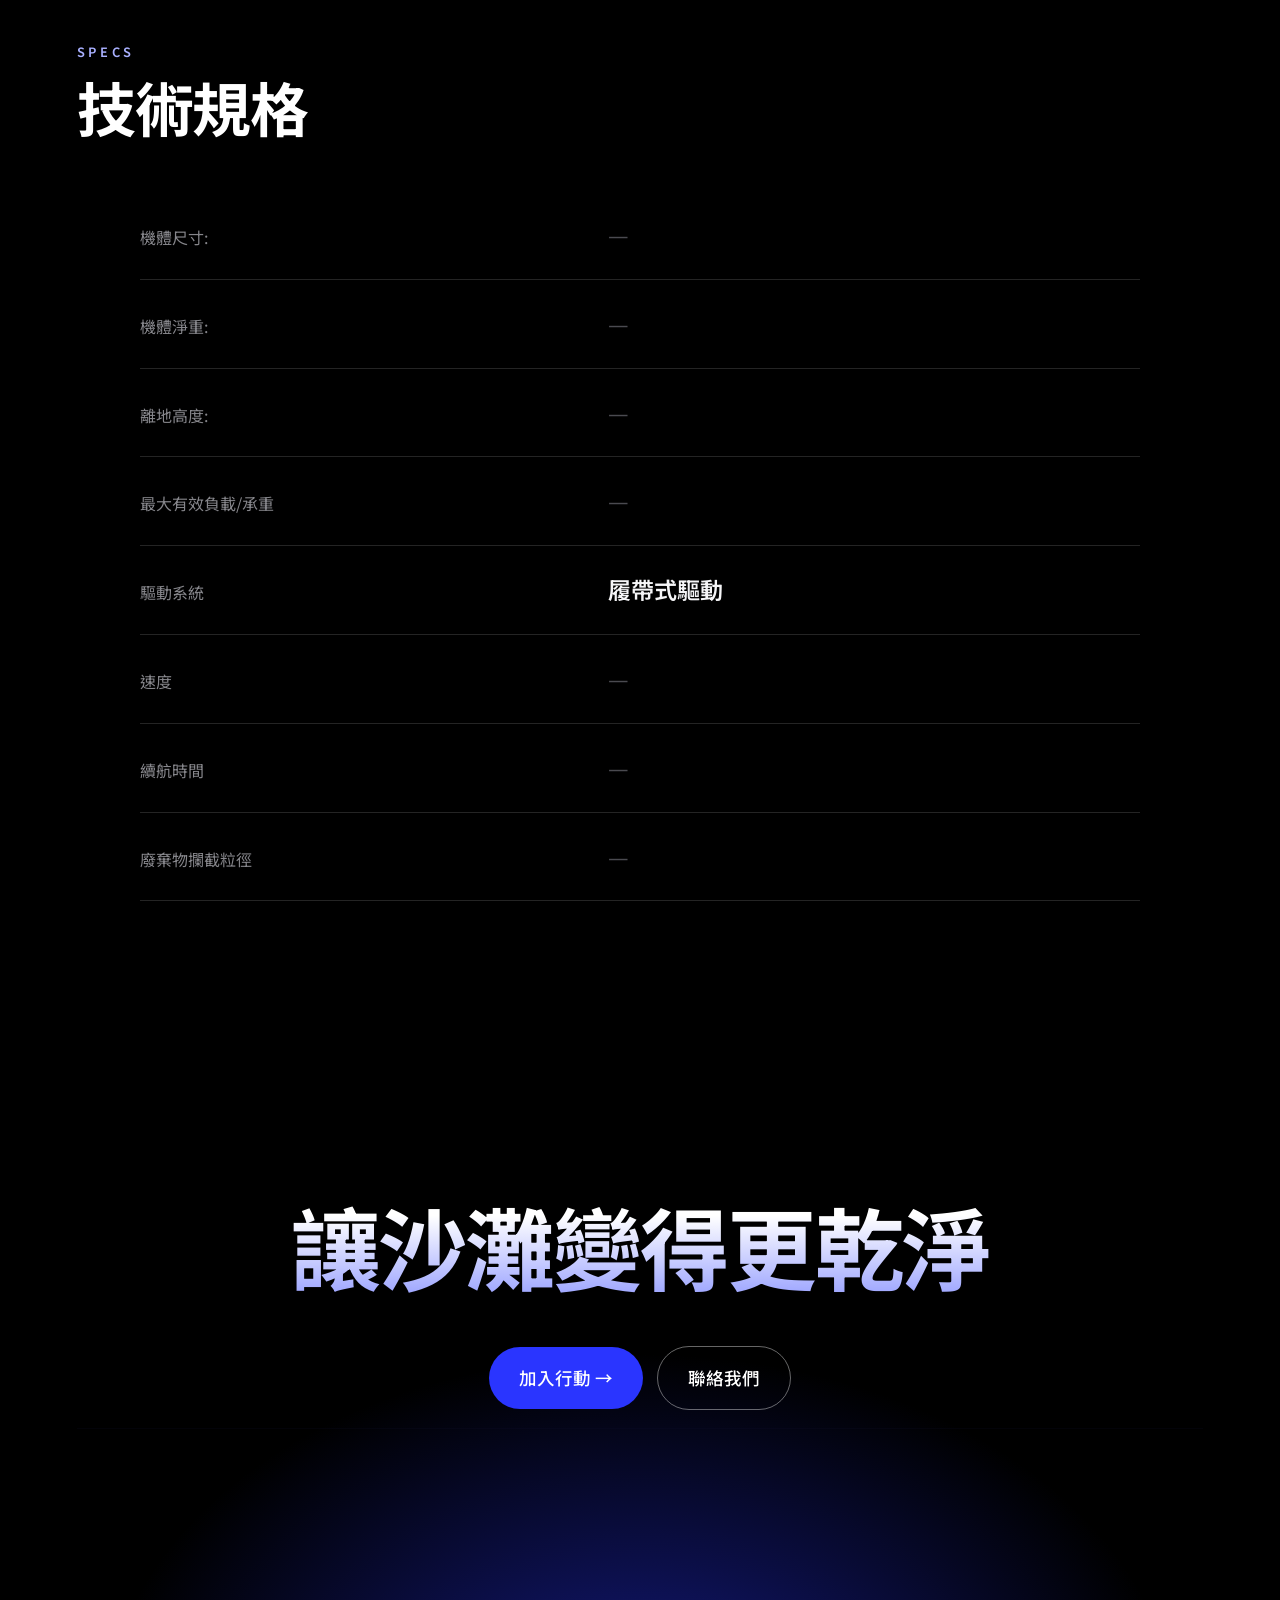
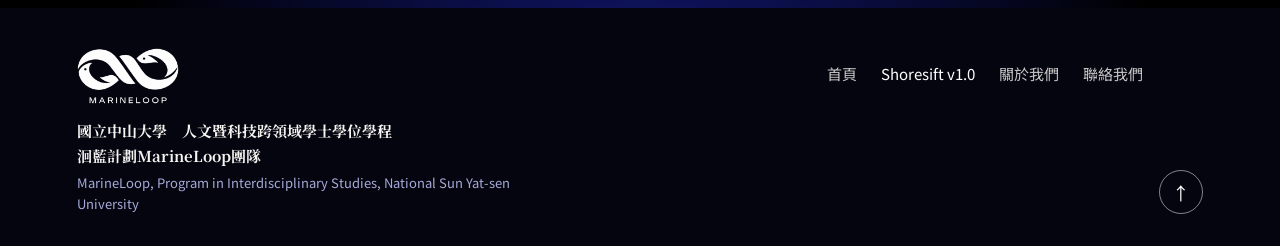
==== commit fec2a6bf: "1101 1111" ====
--- a/shoresift.html
+++ b/shoresift.html
@@ -13,7 +13,7 @@
 <link rel="stylesheet" href="css/shoresift.css">
 <script>try{if(sessionStorage.getItem("ml-nav")==="1")document.documentElement.classList.add("arriving")}catch(e){}</script>
 </head>
-<body>
+<body class="sx-page">
 <div id="progress"></div>
 <div id="glow" aria-hidden="true"></div>
 <div id="curtain" aria-hidden="true"><span class="logo"><img data-img="logo" alt=""></span></div>
@@ -38,61 +38,66 @@
 <main>
 <!-- ================= Shoresift v1.0 ================= -->
 <div class="page" data-page="shoresift" data-title="洄藍計劃MarineLoop - Shoresift v1.0">
-  <header class="sx-hero">
-    <div class="sx-hero-in">
-      <div>
+  <div class="sx-sub"><b>Shoresift v1.0</b><nav><a data-go="sxStage">概覽</a><a data-go="sxFeats">特色</a><a data-go="sxPartsSec">零件</a><a data-go="sxSpecSec">規格</a><a class="sx-btn" href="contact.html">聯絡我們</a></nav></div>
+
+  <section class="sx-scrolly" id="sxStage" aria-label="Shoresift v1.0 介紹">
+    <div class="sx-pin" id="sxPin">
+      <div class="sx-bg" aria-hidden="true"></div>
+      <div class="sx-world" id="sxWorld" aria-hidden="true">
+        <img class="base" src="img/shoresift-machine.webp" alt="" draggable="false">
+        <div class="sx-shade" id="sxShade"></div>
+        <div class="sx-hi" id="sxHi"><img src="img/shoresift-machine.webp" alt="" draggable="false"></div>
+        <svg class="sx-lines" id="sxLines" viewBox="0 0 1600 923" preserveAspectRatio="none"></svg>
+        <div class="sx-box" id="sxBox"><i></i><i></i><i></i><i></i></div>
+        <div id="sxLabs"></div><div id="sxPins"></div>
+      </div>
+      <div class="sx-title" id="sxTitle">
         <p class="sx-kick">Shoresift 第一代</p>
-        <h1 class="split" data-t="Shoresift v1.0">Shoresift v1.0</h1>
+        <h1 aria-label="Shoresift v1.0"><span>Shoresift</span> <span>v1.0</span></h1>
         <div class="sx-stats">
-          <div><b><span class="count" data-to="13" data-dec="0">0</span></b><span>組成項目</span></div>
-          <div><b><span class="count" data-to="3" data-dec="0">0</span></b><span>顆馬達</span></div>
-          <div><b><span class="count" data-to="4" data-dec="0">0</span></b><span>個輪子</span></div>
+          <div><b><span class="count" data-to="13" data-dec="0">0</span></b><span class="l">組成項目</span></div>
+          <div><b><span class="count" data-to="3" data-dec="0">0</span></b><span class="l">顆馬達</span></div>
+          <div><b><span class="count" data-to="4" data-dec="0">0</span></b><span class="l">個輪子</span></div>
         </div>
       </div>
-      <div class="sx-card" aria-hidden="true"><img src="img/shoresift-assembled.png" alt="裝置示意圖"></div>
-    </div>
-  </header>
-
-  <section class="sx-explore" id="sxExplore" aria-label="Shoresift v1.0 爆炸圖">
-    <div class="sx-head"><h2 class="reveal">爆炸圖</h2><p class="reveal">點選圖上的編號，或按「自動導覽」</p></div>
-    <div class="sx-grid">
-      <div class="sx-stage">
-        <div class="sx-sheet" id="sxSheet">
-          <div class="sx-bar" id="sxBar"><i></i></div>
-          <div class="sx-inner" id="sxInner">
-            <img src="img/shoresift-exploded.png" alt="Shoresift v1.0 爆炸圖：18650 5V / 12V供電模組、TT馬達、前輪、裝置進沙口、馬達架、L298N 馬達驅動版、樹莓派 4B、JAG 25-370 馬達、後驅動輪、履帶輪板架、履帶輪支撐柱、雙螺旋進沙結構" draggable="false">
-            <div class="sx-dim" id="sxDim"></div>
-            <div id="sxPins"></div>
-          </div>
-          <div class="sx-hud"><button id="sxPrev" type="button" aria-label="上一個">←</button><button id="sxNext" type="button" aria-label="下一個">→</button><button id="sxAll" type="button">總覽</button><span class="sp"></span><button id="sxPlay" type="button">▶ 自動導覽</button></div>
-        </div>
-        <div class="sx-info" id="sxInfo"><div class="sx-thumb"></div><div class="sx-meta"></div></div>
-        <span id="sxCount" hidden></span>
-      </div>
-      <ol class="sx-list" id="sxList" aria-label="零件清單"></ol>
+      <div class="sx-cap" id="sxCap"><div class="no"></div><h2></h2><p></p></div>
+      <ol class="sx-rail" id="sxRail" aria-label="零件導覽"></ol>
+      <div class="sx-hint" id="sxHint" aria-hidden="true">SCROLL<i></i></div>
     </div>
   </section>
 
-  <section class="sx-parts" aria-label="零件總覽">
-    <h2 class="reveal">零件總覽</h2>
-    <div id="sxGroups"></div>
+  <section class="sx-stmt" id="sxStmt"><small>雙螺旋倒流設計</small><p>以鏟雪車的進雪結構為靈感設計的雙螺旋倒流設計，可以提升沙粒收集效率，將沙子與廢棄物穩定導入篩選模組，有效分離沙粒與微型垃圾。</p></section>
+
+  <section class="sx-feats" id="sxFeats">
+    <div class="sx-fg">
+      <article class="sx-f wide" data-r="[360,420,430,390]"><small>進沙機構</small><h3>雙螺旋進沙結構</h3><p>配合<b>裝置進沙口</b>，把沙子與廢棄物導入篩選模組。</p><div class="ph"></div></article>
+      <article class="sx-f" data-r="[960,480,410,380]"><small>行走機構</small><h3>履帶式驅動</h3><p><b>前輪 ×2</b>、<b>後驅動輪 ×2</b>、<b>履帶輪板架 ×2</b>、<b>履帶輪支撐柱 ×2</b>。</p><div class="ph"></div></article>
+      <article class="sx-f" data-r="[590,200,330,240]"><small>控制與供電</small><h3>樹莓派與供電</h3><p><b>樹莓派 4B 2G Ram</b>、樹莓派18650供電模組、18650 5V / 12V供電模組。</p><div class="ph"></div></article>
+    </div>
   </section>
 
-  <section class="sx-spec">
-    <div class="in">
-      <h2 class="reveal">技術規格</h2>
-      <h3 class="reveal">機體規格</h3>
-      <dl>
-        <div class="spec reveal" style="--r:0"><dt>機體尺寸:</dt><dd>—</dd></div>
-        <div class="spec reveal" style="--r:1"><dt>機體淨重:</dt><dd>—</dd></div>
-        <div class="spec reveal" style="--r:2"><dt>離地高度:</dt><dd>—</dd></div>
-        <div class="spec reveal" style="--r:3"><dt>最大有效負載/承重</dt><dd>—</dd></div>
-        <div class="spec reveal" style="--r:4"><dt>驅動系統</dt><dd class="v">履帶式驅動</dd></div>
-        <div class="spec reveal" style="--r:5"><dt>速度</dt><dd>—</dd></div>
-        <div class="spec reveal" style="--r:6"><dt>續航時間</dt><dd>—</dd></div>
-        <div class="spec reveal" style="--r:7"><dt>廢棄物攔截粒徑</dt><dd>—</dd></div>
-      </dl>
-    </div>
+  <section class="sx-parts" id="sxPartsSec" aria-label="零件">
+    <h2 class="reveal"><small>PARTS</small>13 項零件，一次看清楚。</h2>
+    <div class="sx-cards" id="sxCards"></div>
+  </section>
+
+  <section class="sx-spec" id="sxSpecSec">
+    <h2 class="reveal"><small>SPECS</small>技術規格</h2>
+    <dl>
+        <div class="sp reveal"><dt>機體尺寸:</dt><dd class="empty">—</dd></div>
+        <div class="sp reveal"><dt>機體淨重:</dt><dd class="empty">—</dd></div>
+        <div class="sp reveal"><dt>離地高度:</dt><dd class="empty">—</dd></div>
+        <div class="sp reveal"><dt>最大有效負載/承重</dt><dd class="empty">—</dd></div>
+        <div class="sp reveal"><dt>驅動系統</dt><dd>履帶式驅動</dd></div>
+        <div class="sp reveal"><dt>速度</dt><dd class="empty">—</dd></div>
+        <div class="sp reveal"><dt>續航時間</dt><dd class="empty">—</dd></div>
+        <div class="sp reveal"><dt>廢棄物攔截粒徑</dt><dd class="empty">—</dd></div>
+        </dl>
+  </section>
+
+  <section class="sx-end">
+    <h2 class="reveal">讓沙灘變得更乾淨</h2>
+    <div class="row reveal"><a class="p" href="about.html">加入行動 →</a><a class="s" href="contact.html">聯絡我們</a></div>
   </section>
 </div>
 </main>
--- a/css/shoresift.css
+++ b/css/shoresift.css
@@ -1,111 +1,145 @@
-/* ===== Shoresift 產品頁 ===== */
-.sx-hero{position:relative;background:var(--blue);color:#fff;overflow:hidden;padding:calc(120px + var(--sat)) var(--pad) clamp(50px,8vw,100px);min-height:min(92vh,820px);display:grid;align-items:center}
-.sx-hero-in{display:grid;grid-template-columns:minmax(0,1.25fr) minmax(0,.9fr);gap:clamp(24px,5vw,80px);align-items:center;max-width:1240px;margin:0 auto;width:100%}
-.sx-kick{font-family:var(--serif);font-size:clamp(1.05rem,2vw,1.35rem);letter-spacing:.16em;color:#cfd4ff;margin-bottom:14px;opacity:0}
-.page.active .sx-kick{animation:fade 1s .2s forwards}
-.sx-hero h1{font-size:clamp(3rem,9vw,7.4rem);line-height:1.05;color:#fff;font-weight:700}
-.sx-hero h1 .word:last-child .ch{color:var(--sand)}
-.sx-stats{display:flex;gap:clamp(20px,4vw,56px);margin-top:clamp(28px,5vw,54px);flex-wrap:wrap}
-.sx-stats div{border-top:1px solid rgba(255,255,255,.4);padding-top:12px;min-width:84px;opacity:0;transform:translateY(16px)}
-.page.active .sx-stats div{animation:sxup .9s var(--ease) forwards}
-.page.active .sx-stats div:nth-child(1){animation-delay:.9s}.page.active .sx-stats div:nth-child(2){animation-delay:1.05s}.page.active .sx-stats div:nth-child(3){animation-delay:1.2s}
+/* ===== Shoresift 產品頁（發表會風：捲動驅動） ===== */
+body.sx-page{background:#000}
+.sx-page #nav.solid,.sx-page body.menu #nav{background:rgba(0,0,0,.62);backdrop-filter:saturate(180%) blur(22px);-webkit-backdrop-filter:saturate(180%) blur(22px)}
+.sx-page .ft{background:#050510}
+.sx-page{--sx-blue:#2a35ff;--sx-soft:#a9b0ff;--sx-gray:#86868b}
+
+/* 區域子選單 */
+.sx-sub{position:sticky;top:0;margin-top:64px;transition:top .5s var(--ease);z-index:100;height:50px;display:flex;align-items:center;justify-content:space-between;gap:16px;padding:0 max(var(--pad),env(safe-area-inset-left));background:rgba(0,0,0,.66);backdrop-filter:saturate(180%) blur(22px);-webkit-backdrop-filter:saturate(180%) blur(22px);border-bottom:1px solid rgba(255,255,255,.1);color:#f5f5f7}
+.sx-sub b{font-size:1.05rem;font-weight:600;letter-spacing:.01em;white-space:nowrap}
+.sx-sub nav{display:flex;align-items:center;gap:clamp(14px,2.4vw,30px);font-size:.85rem}
+.sx-sub nav a{color:#c9c9ce;transition:color .3s;padding:10px 0;cursor:pointer}
+.sx-sub nav a:hover{color:#fff}
+.sx-sub .sx-btn{background:var(--sx-blue);color:#fff;border-radius:999px;padding:5px 14px;font-weight:500}
+.sx-sub .sx-btn:hover{background:#4650ff;color:#fff}
+@media(max-width:560px){.sx-sub nav a:not(.sx-btn){display:none}}
+
+/* 釘住的主舞台 */
+.sx-scrolly{position:relative;background:#000;margin-top:-50px}
+.sx-page .page.active{padding-bottom:0}
+.sx-pin{position:sticky;top:0;height:100vh;height:100svh;overflow:hidden;background:#000;color:#f5f5f7}
+.sx-bg{position:absolute;inset:0;background:radial-gradient(50% 46% at 50% 56%,rgba(36,48,255,.5) 0%,rgba(20,26,170,.22) 45%,transparent 75%);pointer-events:none;transition:opacity .6s}
+.sx-bg::after{content:"";position:absolute;inset:0;background-image:linear-gradient(rgba(255,255,255,.045) 1px,transparent 1px),linear-gradient(90deg,rgba(255,255,255,.045) 1px,transparent 1px);background-size:56px 56px;-webkit-mask-image:radial-gradient(60% 55% at 50% 55%,#000,transparent);mask-image:radial-gradient(60% 55% at 50% 55%,#000,transparent)}
+.sx-world{position:absolute;transform-origin:0 0;will-change:transform;container-type:inline-size}
+.sx-world>img.base{position:absolute;inset:0;width:100%;height:100%;display:block;user-select:none;-webkit-user-drag:none;filter:drop-shadow(0 4cqw 3cqw rgba(0,0,20,.6))}
+.sx-shade{position:absolute;inset:-30%;background:#000;opacity:0;pointer-events:none}
+.sx-hi{position:absolute;inset:0;opacity:0;pointer-events:none;-webkit-mask-image:radial-gradient(ellipse var(--rx,10%) var(--ry,14%) at var(--sx,50%) var(--sy,50%),#000 58%,transparent 100%);mask-image:radial-gradient(ellipse var(--rx,10%) var(--ry,14%) at var(--sx,50%) var(--sy,50%),#000 58%,transparent 100%)}
+.sx-hi img{width:100%;height:100%;display:block}
+.sx-lines{position:absolute;inset:0;width:100%;height:100%;overflow:visible;pointer-events:none}
+.sx-lines g{opacity:0}
+.sx-lines path{fill:none;stroke:rgba(255,255,255,.6);stroke-width:1.2;vector-effect:non-scaling-stroke;stroke-dasharray:1;stroke-dashoffset:1}
+.sx-lines circle{fill:#fff}
+.sx-lines.drawn path{animation:sxdraw 1.1s cubic-bezier(.6,0,.2,1) forwards;animation-delay:calc(var(--i)*.09s)}
+@keyframes sxdraw{to{stroke-dashoffset:0}}
+.sx-lines g.cur path{stroke:#fff}
+.sx-lab{position:absolute;white-space:nowrap;opacity:0;font:500 clamp(9px,1.2cqw,18px)/1.2 var(--sans);color:#fff;display:flex;align-items:baseline;gap:.5em;pointer-events:none}
+.sx-lab i{font-style:normal;font-weight:700;color:var(--sx-soft);font-size:.82em;letter-spacing:.08em}
+.sx-lab em{font-style:normal;color:var(--sx-gray);font-size:.9em}
+.sx-pin-dot{position:absolute;width:22px;height:22px;margin:-11px 0 0 -11px;border-radius:50%;border:1.5px solid #fff;background:rgba(0,0,0,.45);color:#fff;font:700 10px/19px var(--sans);text-align:center;opacity:0;transform:scale(var(--inv,1));pointer-events:none}
+.sx-box{position:absolute;pointer-events:none;opacity:0}
+.sx-box i{position:absolute;width:calc(16px*var(--inv,1));height:calc(16px*var(--inv,1));border:calc(2px*var(--inv,1)) solid #fff}
+.sx-box i:nth-child(1){left:0;top:0;border-right:0;border-bottom:0}.sx-box i:nth-child(2){right:0;top:0;border-left:0;border-bottom:0}
+.sx-box i:nth-child(3){left:0;bottom:0;border-right:0;border-top:0}.sx-box i:nth-child(4){right:0;bottom:0;border-left:0;border-top:0}
+
+/* 標題（第一幕） */
+.sx-title{position:absolute;left:0;right:0;top:clamp(104px,15vh,170px);text-align:center;padding:0 var(--pad);will-change:transform,opacity;pointer-events:none}
+.sx-kick{font:500 clamp(.95rem,1.6vw,1.25rem) var(--sans);color:var(--sx-soft);letter-spacing:.2em;margin-bottom:12px}
+.sx-title h1{font-family:var(--sans);font-weight:700;font-size:clamp(3.4rem,11vw,10.5rem);line-height:1.04;letter-spacing:-.03em;color:#fff;display:inline-block}
+.sx-title h1 span{display:inline-block;opacity:0;transform:translateY(40px);animation:sxup 1.1s var(--ease) forwards;background:linear-gradient(180deg,#fff 20%,#a3abff 100%);-webkit-background-clip:text;background-clip:text;color:transparent;padding-bottom:.06em}
+.sx-title h1 span:nth-child(2){animation-delay:.12s}
 @keyframes sxup{to{opacity:1;transform:none}}
-.sx-stats b{display:block;font-family:var(--serif);font-size:clamp(2.2rem,4.4vw,3.4rem);line-height:1.1;font-weight:700}
-.sx-stats div>span{font-size:.9rem;color:#cfd4ff}
-.sx-card{position:relative;justify-self:center;width:min(100%,400px);will-change:transform}
-.sx-card img{width:100%;height:auto;display:block;animation:sxfloat 8s ease-in-out infinite alternate;filter:drop-shadow(0 28px 36px rgba(5,6,60,.45))}
-@keyframes sxfloat{from{transform:translateY(0) rotate(-1.2deg)}to{transform:translateY(-14px) rotate(1.2deg)}}
-.sx-card::before{content:"";position:absolute;left:8%;right:8%;bottom:-26px;height:22px;border-radius:50%;background:rgba(5,6,60,.5);filter:blur(14px);animation:sxshadow 8s ease-in-out infinite alternate}
-@keyframes sxshadow{from{transform:scaleX(1);opacity:.55}to{transform:scaleX(.82);opacity:.3}}
+.sx-stats{display:flex;justify-content:center;gap:clamp(26px,6vw,80px);margin-top:clamp(18px,3vw,34px);opacity:0;animation:sxfade 1s .9s forwards}
+@keyframes sxfade{to{opacity:1}}
+.sx-stats div{text-align:center}
+.sx-stats b{display:block;font-size:clamp(1.8rem,3.6vw,3rem);font-weight:700;line-height:1;color:#fff}
+.sx-stats span.l{display:block;margin-top:8px;font-size:.85rem;color:var(--sx-gray);letter-spacing:.08em}
+.sx-hint{position:absolute;left:50%;bottom:26px;transform:translateX(-50%);display:flex;flex-direction:column;align-items:center;gap:10px;font:500 .72rem var(--sans);letter-spacing:.34em;color:var(--sx-gray);pointer-events:none}
+.sx-hint i{display:block;width:1px;height:44px;background:rgba(255,255,255,.25);position:relative;overflow:hidden}
+.sx-hint i::after{content:"";position:absolute;left:0;top:-40%;width:100%;height:40%;background:#fff;animation:drip 2s infinite var(--ease)}
 
-/* explorer */
-.sx-explore{background:#0c1060;color:#fff;padding:clamp(56px,8vw,110px) var(--pad)}
-.sx-head{max-width:1240px;margin:0 auto clamp(26px,4vw,48px);display:flex;justify-content:space-between;align-items:flex-end;gap:20px;flex-wrap:wrap}
-.sx-head h2{font-family:var(--serif);font-size:clamp(1.8rem,3.8vw,3rem);line-height:1.2;font-weight:700;color:#fff}
-.sx-head p{color:#b9bfff;font-size:.95rem}
-.sx-grid{display:grid;grid-template-columns:minmax(0,1fr) 300px;gap:clamp(18px,3vw,40px);max-width:1240px;margin:0 auto;align-items:start}
-.sx-stage{min-width:0}
-.sx-sheet{position:relative;aspect-ratio:1600/923;background:#fff;border-radius:4px;overflow:hidden;touch-action:manipulation;box-shadow:0 30px 60px -30px rgba(0,0,0,.6)}
-.sx-inner{position:absolute;left:0;top:0;width:100%;height:100%;transform-origin:0 0;transition:transform 1.1s cubic-bezier(.65,0,.2,1);will-change:transform}
-.sx-inner>img{width:100%;height:100%;display:block;user-select:none;-webkit-user-drag:none}
-.sx-dim{position:absolute;inset:0;pointer-events:none;opacity:0;transition:opacity .7s;background:radial-gradient(ellipse var(--rx,10%) var(--ry,14%) at var(--sx,50%) var(--sy,50%),rgba(12,16,96,0) 52%,rgba(12,16,96,.62) 100%)}
-.sx-inner.on .sx-dim{opacity:1}
-.sx-pin{position:absolute;width:24px;height:24px;margin:-12px 0 0 -12px;border-radius:50%;background:var(--blue);color:#fff;font:700 11px/24px var(--sans);text-align:center;border:2px solid #fff;cursor:pointer;padding:0;transform:scale(0);transition:transform .5s var(--ease),opacity .4s,background .3s;opacity:1;z-index:2}
-.sx-pin::before{content:"";position:absolute;inset:-10px}
-.sx-pin::after{content:"";position:absolute;inset:-6px;border-radius:50%;border:1.5px solid var(--blue);opacity:0}
-.sx-inner.in .sx-pin{transform:scale(var(--inv,1))}
-.sx-pin:hover{background:#0c1060}
-.sx-inner.in:not(.on) .sx-pin::after{animation:sxping 2.4s ease-out infinite;animation-delay:calc(var(--i)*.15s)}
-@keyframes sxping{0%{transform:scale(.7);opacity:.7}100%{transform:scale(1.7);opacity:0}}
-.sx-inner.on .sx-pin{opacity:.4}
-.sx-inner.on .sx-pin.cur{opacity:1;background:#fff;color:var(--blue);border-color:var(--blue);transform:scale(calc(var(--inv,1)*1.25))}
-.sx-inner.on .sx-pin.cur::after{opacity:1;animation:sxring 1.6s ease-out infinite;border-color:#fff}
-@keyframes sxring{0%{transform:scale(.8);opacity:.9}100%{transform:scale(2.2);opacity:0}}
-.sx-hud{position:absolute;left:12px;bottom:12px;right:12px;display:flex;align-items:center;gap:8px;z-index:4;pointer-events:none}
-.sx-hud button{pointer-events:auto;min-width:44px;height:44px;border-radius:3px;background:rgba(12,16,96,.9);color:#fff;border:0;padding:0 14px;font-size:.9rem;cursor:pointer;transition:background .3s}
-.sx-hud button:hover{background:var(--blue)}
-.sx-hud .sp{flex:1}
-.sx-bar{position:absolute;left:0;right:0;top:0;height:3px;background:rgba(24,35,201,.15);z-index:4}
-.sx-bar i{display:block;height:100%;width:0;background:var(--blue)}
-.sx-bar i.run{animation:sxbar var(--dur,4s) linear forwards}
-@keyframes sxbar{to{width:100%}}
-.sx-info{display:grid;grid-template-columns:140px 1fr;gap:18px;margin-top:16px;background:rgba(255,255,255,.06);border:1px solid rgba(255,255,255,.14);border-radius:4px;padding:14px;align-items:center;min-height:112px}
-.sx-thumb{background:#fff center/cover no-repeat;border-radius:3px;width:100%}
-.sx-meta .no{font:500 .8rem/1 var(--sans);letter-spacing:.2em;color:#9aa3ff}
-.sx-meta h3{font-family:var(--serif);font-size:clamp(1.2rem,2.4vw,1.6rem);line-height:1.3;margin:6px 0 4px;color:#fff;font-weight:700}
-.sx-meta p{color:#b9bfff;font-size:.92rem}
-.sx-meta p b{color:var(--sand);font-weight:700}
-.sx-info.swap .sx-meta,.sx-info.swap .sx-thumb{animation:sxswap .5s var(--ease)}
-@keyframes sxswap{from{opacity:0;transform:translateY(10px)}to{opacity:1;transform:none}}
-.sx-list{list-style:none;display:grid;gap:4px;max-height:640px;overflow:auto;padding-right:4px}
-.sx-list::-webkit-scrollbar{width:6px}.sx-list::-webkit-scrollbar-thumb{background:rgba(255,255,255,.25);border-radius:6px}
-.sx-list .gh{font-size:.78rem;letter-spacing:.2em;color:#9aa3ff;padding:12px 4px 4px}
-.sx-list .gh:first-child{padding-top:0}
-.sx-list button{width:100%;display:grid;grid-template-columns:30px 1fr auto;gap:8px;align-items:center;text-align:left;background:none;border:0;color:#fff;padding:10px 10px;border-radius:3px;font-size:.95rem;line-height:1.4;cursor:pointer;transition:background .25s,padding .35s var(--ease)}
-.sx-list button i{font-style:normal;font-weight:700;color:#9aa3ff;font-size:.85rem}
-.sx-list button em{font-style:normal;color:var(--sand);font-size:.85rem}
-.sx-list button:hover{background:rgba(255,255,255,.08)}
-.sx-list button.cur{background:#fff;color:var(--blue);padding-left:14px}
-.sx-list button.cur i{color:var(--blue)}.sx-list button.cur em{color:#6a6f9c}
+/* 說明文字（每個零件） */
+.sx-cap{position:absolute;left:max(var(--pad),5vw);top:50%;transform:translateY(-50%);width:min(34vw,460px);opacity:0;pointer-events:none;will-change:opacity,transform}
+.sx-cap .no{font:600 .85rem var(--sans);letter-spacing:.24em;color:var(--sx-soft);margin-bottom:16px}
+.sx-cap h2{font-family:var(--sans);font-size:clamp(2.2rem,4.6vw,4.4rem);line-height:1.08;font-weight:700;letter-spacing:-.02em;color:#fff}
+.sx-cap p{margin-top:16px;font-size:clamp(1rem,1.5vw,1.3rem);color:var(--sx-gray)}
+.sx-cap p b{color:#fff;font-weight:600}
+.sx-rail{position:absolute;right:max(18px,2.2vw);top:50%;transform:translateY(-50%);list-style:none;display:grid;gap:11px;opacity:0;transition:opacity .5s}
+.sx-rail button{display:block;width:8px;height:8px;border-radius:50%;background:rgba(255,255,255,.28);border:0;padding:0;cursor:pointer;position:relative;transition:background .3s,transform .3s,height .4s var(--ease)}
+.sx-rail button::before{content:"";position:absolute;inset:-9px -12px}
+.sx-rail button.on{background:#fff;height:22px;border-radius:6px}
+.sx-rail button:hover{background:#fff}
+.sx-rail.show{opacity:1}
 
-/* parts overview */
-.sx-parts{background:var(--paper);padding:clamp(60px,9vw,120px) var(--pad)}
-.sx-parts h2{font-family:var(--serif);font-size:clamp(1.8rem,3.8vw,3rem);line-height:1.2;font-weight:700;max-width:1240px;margin:0 auto 36px;color:var(--ink2)}
-.sx-grp{max-width:1240px;margin:0 auto clamp(34px,5vw,60px)}
-.sx-grp h3{display:flex;align-items:baseline;gap:14px;font-family:var(--serif);font-size:1.25rem;color:var(--blue);border-bottom:1px solid rgba(20,23,61,.18);padding-bottom:10px;margin-bottom:18px}
-.sx-grp h3 small{font:500 .8rem var(--sans);letter-spacing:.2em;color:#6a6f9c}
-.sx-cards{display:grid;grid-template-columns:repeat(auto-fill,minmax(230px,1fr));gap:18px}
-.sx-c{display:block;text-align:left;background:#fff;border:1px solid rgba(20,23,61,.12);border-radius:3px;overflow:hidden;cursor:pointer;padding:0;transition:transform .5s var(--ease),border-color .3s;opacity:0;transform:translateY(24px)}
-.sx-c.in{opacity:1;transform:none;transition:opacity .8s var(--ease),transform .8s var(--ease),border-color .3s}
-.sx-c:hover{border-color:var(--blue);transform:translateY(-4px)}
-.sx-c .ph{height:170px;background:#fff center/cover no-repeat;border-bottom:1px solid rgba(20,23,61,.08);overflow:hidden;position:relative}
-.sx-c .ph i{position:absolute;inset:0;background:inherit;transition:transform .9s var(--ease)}
+/* 文字逐字點亮 */
+.sx-stmt{background:#000;color:#fff;padding:clamp(100px,16vw,220px) var(--pad)}
+.sx-stmt p{max-width:1180px;margin:0 auto;font-family:var(--sans);font-weight:700;font-size:clamp(1.8rem,4.6vw,4.2rem);line-height:1.38;letter-spacing:-.01em}
+.sx-stmt .w{color:#3a3a40;transition:color .2s}
+.sx-stmt .w.on{color:#f5f5f7}
+.sx-stmt small{display:block;max-width:1180px;margin:0 auto 26px;font:500 .85rem var(--sans);letter-spacing:.24em;color:var(--sx-soft)}
+
+/* 特色卡片 */
+.sx-feats{background:#000;padding:0 var(--pad) clamp(70px,10vw,140px)}
+.sx-fg{display:grid;grid-template-columns:1fr 1fr;gap:clamp(12px,1.6vw,22px);max-width:1320px;margin:0 auto}
+.sx-f{position:relative;min-height:clamp(380px,42vw,560px);border-radius:28px;overflow:hidden;background:#0d0d12;padding:clamp(24px,3vw,44px);color:#fff;display:flex;flex-direction:column;justify-content:flex-start;isolation:isolate;opacity:0;transform:translateY(40px) scale(.98);transition:opacity 1s var(--ease),transform 1s var(--ease)}
+.sx-f.in{opacity:1;transform:none}
+.sx-f.wide{grid-column:1/-1}
+.sx-f::before{content:"";position:absolute;inset:0;z-index:-2;background:radial-gradient(60% 70% at 70% 80%,rgba(40,52,255,.42),transparent 70%)}
+.sx-f .ph{position:absolute;z-index:-1;right:-2%;bottom:-6%;width:min(78%,640px);aspect-ratio:var(--ar,1.2);transition:transform 1.2s var(--ease)}
+.sx-f.wide .ph{width:min(58%,820px);right:2%;bottom:-8%}
+.sx-f .ph i{position:absolute;inset:0;background-repeat:no-repeat;filter:drop-shadow(0 30px 30px rgba(0,0,20,.5))}
+.sx-f:hover .ph{transform:scale(1.05) translateY(-6px)}
+.sx-f small{font:600 .8rem var(--sans);letter-spacing:.24em;color:var(--sx-soft)}
+.sx-f h3{font-family:var(--sans);font-size:clamp(1.8rem,3.4vw,3rem);line-height:1.12;font-weight:700;letter-spacing:-.02em;margin:12px 0 14px;max-width:11em}
+.sx-f p{color:#a1a1a6;font-size:clamp(.95rem,1.3vw,1.15rem);line-height:1.7;max-width:22em}
+.sx-f p b{color:#f5f5f7;font-weight:600}
+
+/* 零件牆 */
+.sx-parts{background:#000;padding:clamp(60px,9vw,130px) var(--pad);border-top:1px solid rgba(255,255,255,.08)}
+.sx-parts h2,.sx-spec h2{font-family:var(--sans);font-size:clamp(2rem,4.6vw,4rem);line-height:1.1;font-weight:700;letter-spacing:-.02em;color:#fff;max-width:1320px;margin:0 auto clamp(28px,4vw,56px)}
+.sx-parts h2 small,.sx-spec h2 small{display:block;font:600 .8rem var(--sans);letter-spacing:.28em;color:var(--sx-soft);margin-bottom:14px}
+.sx-cards{display:grid;grid-template-columns:repeat(auto-fill,minmax(230px,1fr));gap:14px;max-width:1320px;margin:0 auto}
+.sx-c{display:block;text-align:left;background:#0d0d12;border:0;border-radius:22px;overflow:hidden;cursor:pointer;padding:0;color:#fff;opacity:0;transform:translateY(26px);position:relative}
+.sx-c.in{opacity:1;transform:none;transition:opacity .9s var(--ease),transform .9s var(--ease),background .4s}
+.sx-c:hover{background:#15151c}
+.sx-c .ph{height:190px;position:relative;overflow:hidden;background:radial-gradient(70% 80% at 50% 55%,rgba(40,52,255,.5),transparent 72%)}
+.sx-c .ph i{position:absolute;inset:0;background-repeat:no-repeat;transition:transform 1s var(--ease)}
 .sx-c:hover .ph i{transform:scale(1.08)}
-.sx-c .tx{padding:14px 16px 16px;display:flex;justify-content:space-between;align-items:flex-start;gap:10px;color:var(--ink2);line-height:1.45}
+.sx-c .tx{padding:6px 20px 20px;display:flex;justify-content:space-between;gap:10px;line-height:1.45}
 .sx-c .tx span{font-weight:500}
-.sx-c .tx b{background:var(--blue);color:#fff;border-radius:2px;font-size:.8rem;padding:1px 8px;flex:none}
+.sx-c .tx b{color:var(--sx-gray);font-weight:500;font-size:.9rem}
+.sx-c .no{position:absolute;left:16px;top:14px;font:700 .72rem var(--sans);letter-spacing:.2em;color:var(--sx-soft);z-index:2}
 
-/* specs */
-.sx-spec{background:var(--wash);padding:clamp(56px,8vw,110px) var(--pad)}
-.sx-spec .in{max-width:900px;margin:0 auto}
-.sx-spec h2{font-family:var(--serif);font-size:clamp(1.8rem,3.6vw,2.8rem);font-weight:700;color:var(--ink2);margin-bottom:6px}
-.sx-spec h3{font-family:var(--serif);color:var(--blue);font-size:1.2rem;margin:18px 0 6px}
-.sx-spec .spec{border-color:rgba(20,23,61,.16)}
+/* 規格 */
+.sx-spec{background:#000;padding:clamp(60px,9vw,130px) var(--pad);border-top:1px solid rgba(255,255,255,.08)}
+.sx-spec dl{max-width:1000px;margin:0 auto}
+.sx-spec .sp{display:grid;grid-template-columns:minmax(0,1fr) minmax(0,1.2fr);gap:24px;padding:22px 0;border-bottom:1px solid rgba(255,255,255,.14);align-items:baseline}
+.sx-spec dt{color:#86868b;font-size:1rem}
+.sx-spec dd{color:#f5f5f7;font-size:clamp(1.1rem,1.8vw,1.5rem);font-weight:600}
+.sx-spec dd.empty{color:#4a4a50;font-weight:400}
+.sx-spec .sp.reveal{opacity:0;transform:translateY(18px)}.sx-spec .sp.reveal.in{opacity:1;transform:none}
 
-@media(max-width:980px){
-  .sx-hero-in{grid-template-columns:1fr}
-  .sx-card{width:min(70%,320px);justify-self:start;margin-top:10px}
-  .sx-grid{grid-template-columns:1fr}
-  .sx-list{display:flex;gap:8px;max-height:none;overflow-x:auto;scroll-snap-type:x proximity;padding:0 0 8px}
-  .sx-list .gh{display:none}
-  .sx-list li{flex:none;scroll-snap-align:start}
-  .sx-list button{width:auto;grid-template-columns:auto auto auto;background:rgba(255,255,255,.08);padding:10px 14px;white-space:nowrap}
+/* 結語 */
+.sx-end{background:radial-gradient(60% 90% at 50% 120%,rgba(40,52,255,.5),transparent 70%),#000;text-align:center;padding:clamp(100px,14vw,200px) var(--pad);color:#fff}
+.sx-end h2{font-family:var(--sans);font-size:clamp(2.4rem,7vw,6rem);font-weight:700;line-height:1.1;letter-spacing:-.03em;background:linear-gradient(180deg,#fff 20%,#9fa7ff);-webkit-background-clip:text;background-clip:text;color:transparent}
+.sx-end .row{display:flex;gap:14px;justify-content:center;flex-wrap:wrap;margin-top:34px}
+.sx-end a{display:inline-block;padding:14px 30px;border-radius:999px;font-weight:500;transition:background .3s,color .3s,transform .4s var(--ease)}
+.sx-end a.p{background:var(--sx-blue);color:#fff}.sx-end a.p:hover{background:#4650ff;transform:scale(1.04)}
+.sx-end a.s{border:1px solid rgba(255,255,255,.4);color:#fff}.sx-end a.s:hover{background:#fff;color:#000}
+
+@media(max-width:900px){
+  .sx-fg{grid-template-columns:1fr}
+  .sx-f{min-height:420px}
+  .sx-f .ph,.sx-f.wide .ph{width:92%;right:-6%;bottom:-8%}
+  .sx-cap{left:var(--pad);right:var(--pad);top:auto;bottom:calc(9vh + var(--sab));transform:none;width:auto}
+  .sx-cap h2{font-size:clamp(2rem,9vw,3rem)}
+  .sx-cap .no{margin-bottom:10px}
+  .sx-rail{display:none}
+  .sx-lab{display:none}
 }
-@media(max-width:640px){
-  .sx-hero{padding-top:calc(104px + var(--sat));min-height:0}
-  .sx-info{grid-template-columns:104px 1fr;gap:12px}
-  .sx-pin{width:22px;height:22px;margin:-11px 0 0 -11px;font-size:10px;line-height:22px}
-  .sx-hud button{height:40px;min-width:40px;padding:0 10px;font-size:.85rem}
-  .sx-c .ph{height:150px}
+@media(max-width:560px){
+  .sx-spec .sp{grid-template-columns:1fr;gap:6px;padding:18px 0}
+  .sx-cards{grid-template-columns:1fr 1fr;gap:10px}
+  .sx-c .ph{height:130px}
+  .sx-c .tx{padding:4px 14px 16px;flex-direction:column;gap:2px;font-size:.9rem}
 }
-@media(prefers-reduced-motion:reduce){.sx-card img,.sx-card::before,.sx-pin::after{animation:none!important}.sx-inner{transition-duration:.01s}.sx-c{opacity:1;transform:none}}
+@media(prefers-reduced-motion:reduce){.sx-title h1 span,.sx-stats{animation:none;opacity:1;transform:none}.sx-f,.sx-c{opacity:1;transform:none}.sx-lines path{stroke-dashoffset:0;animation:none!important}}
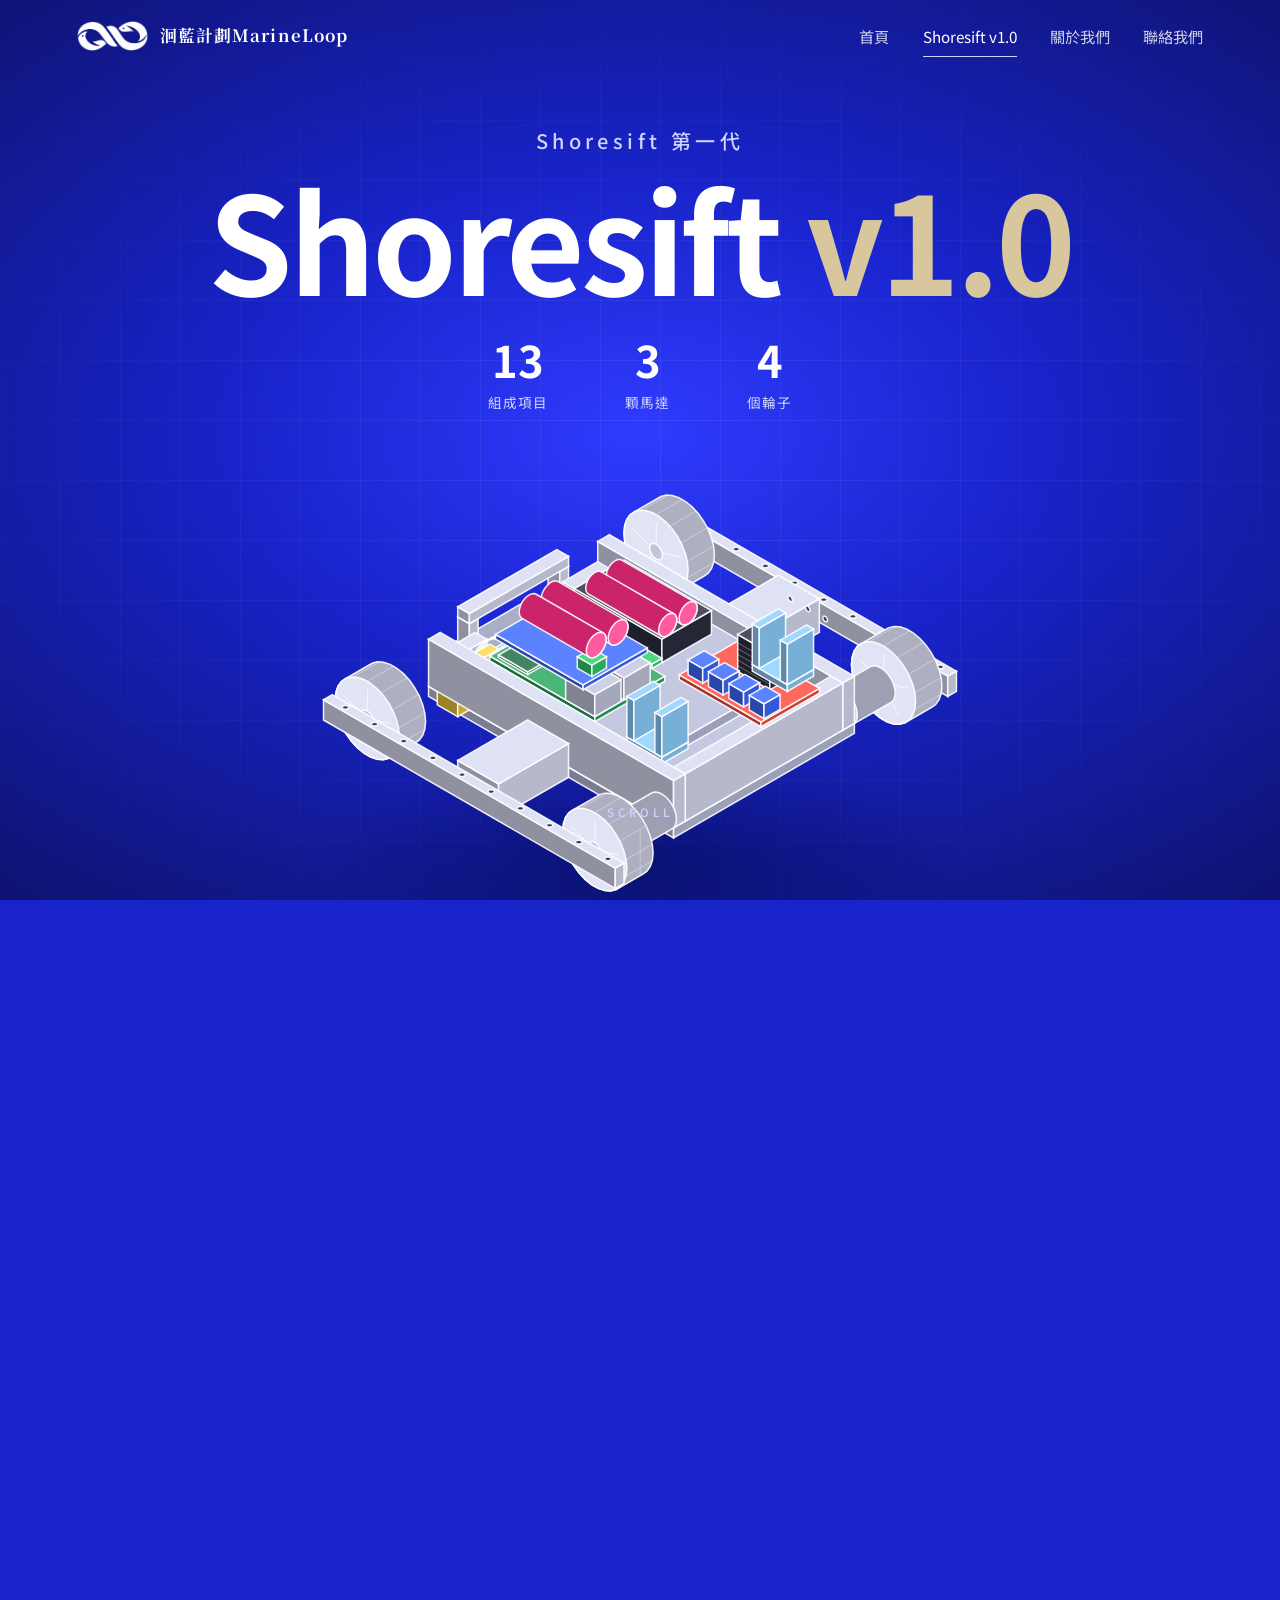
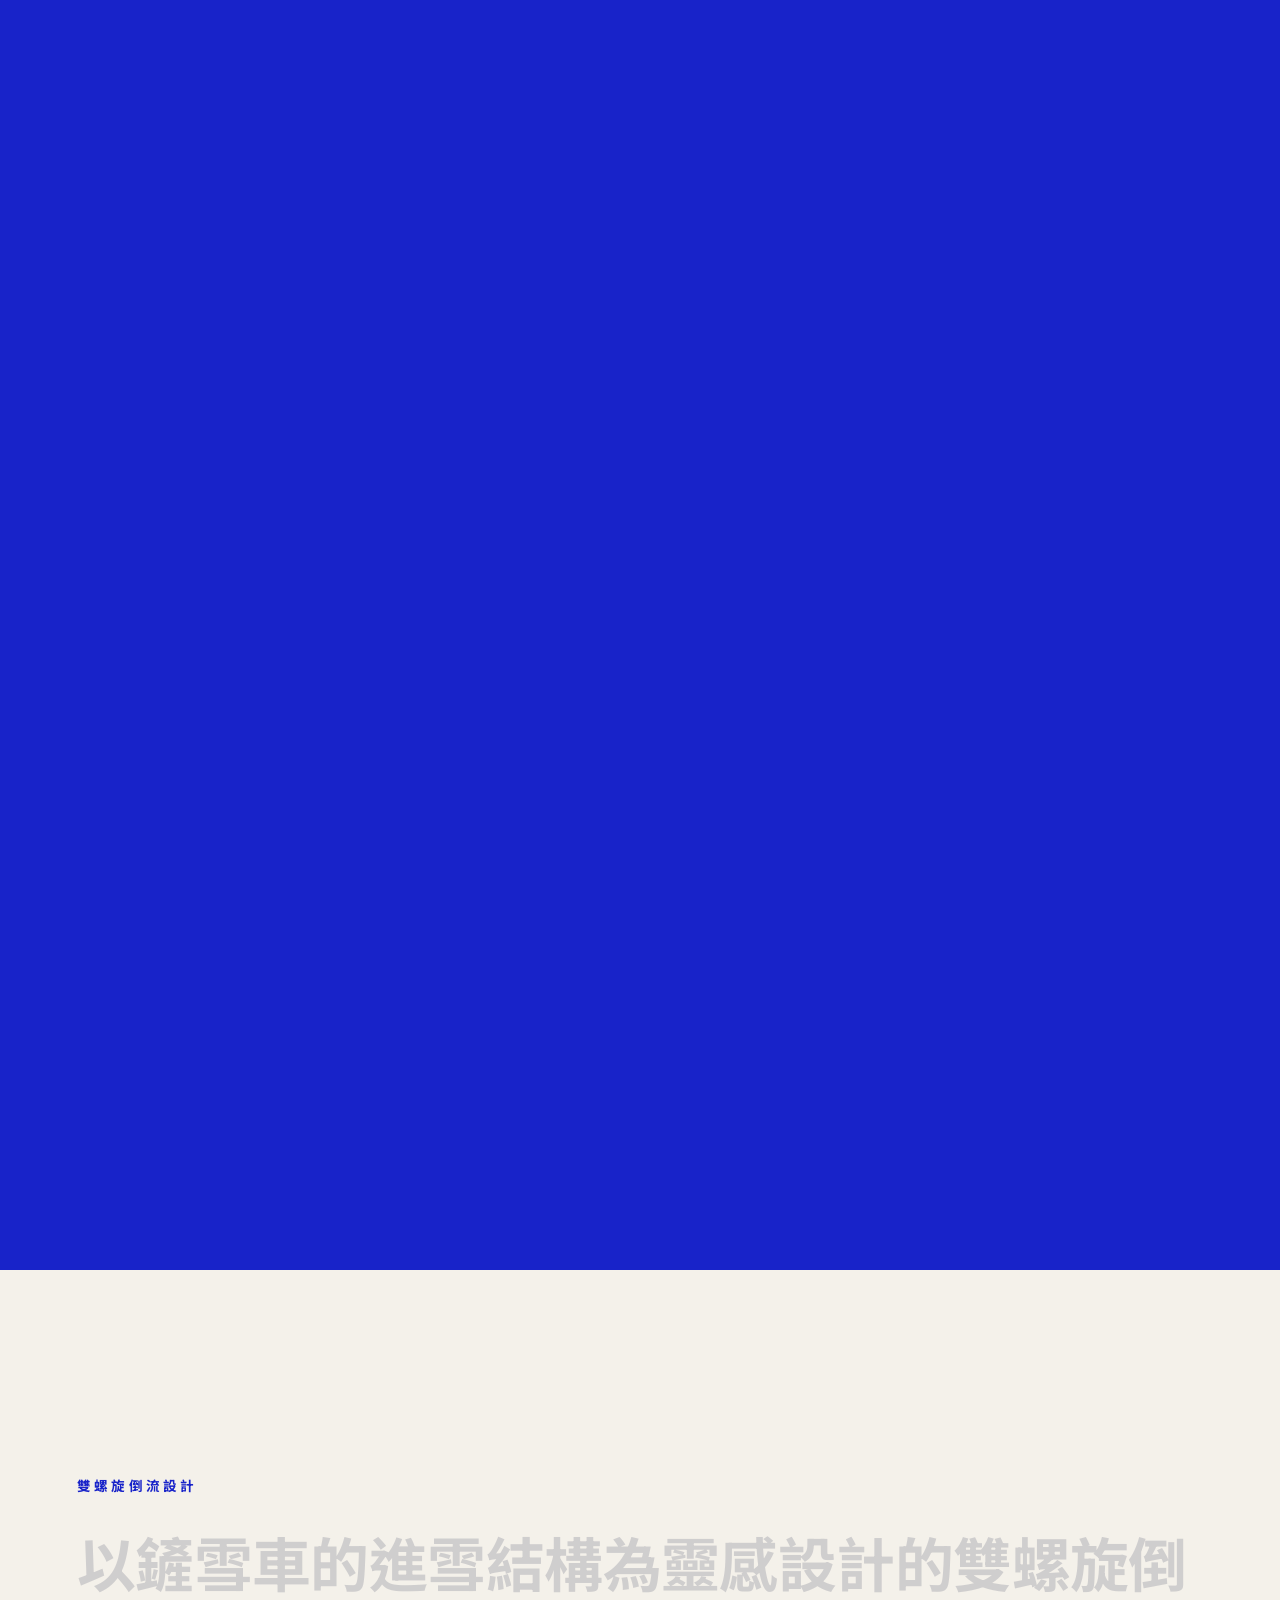
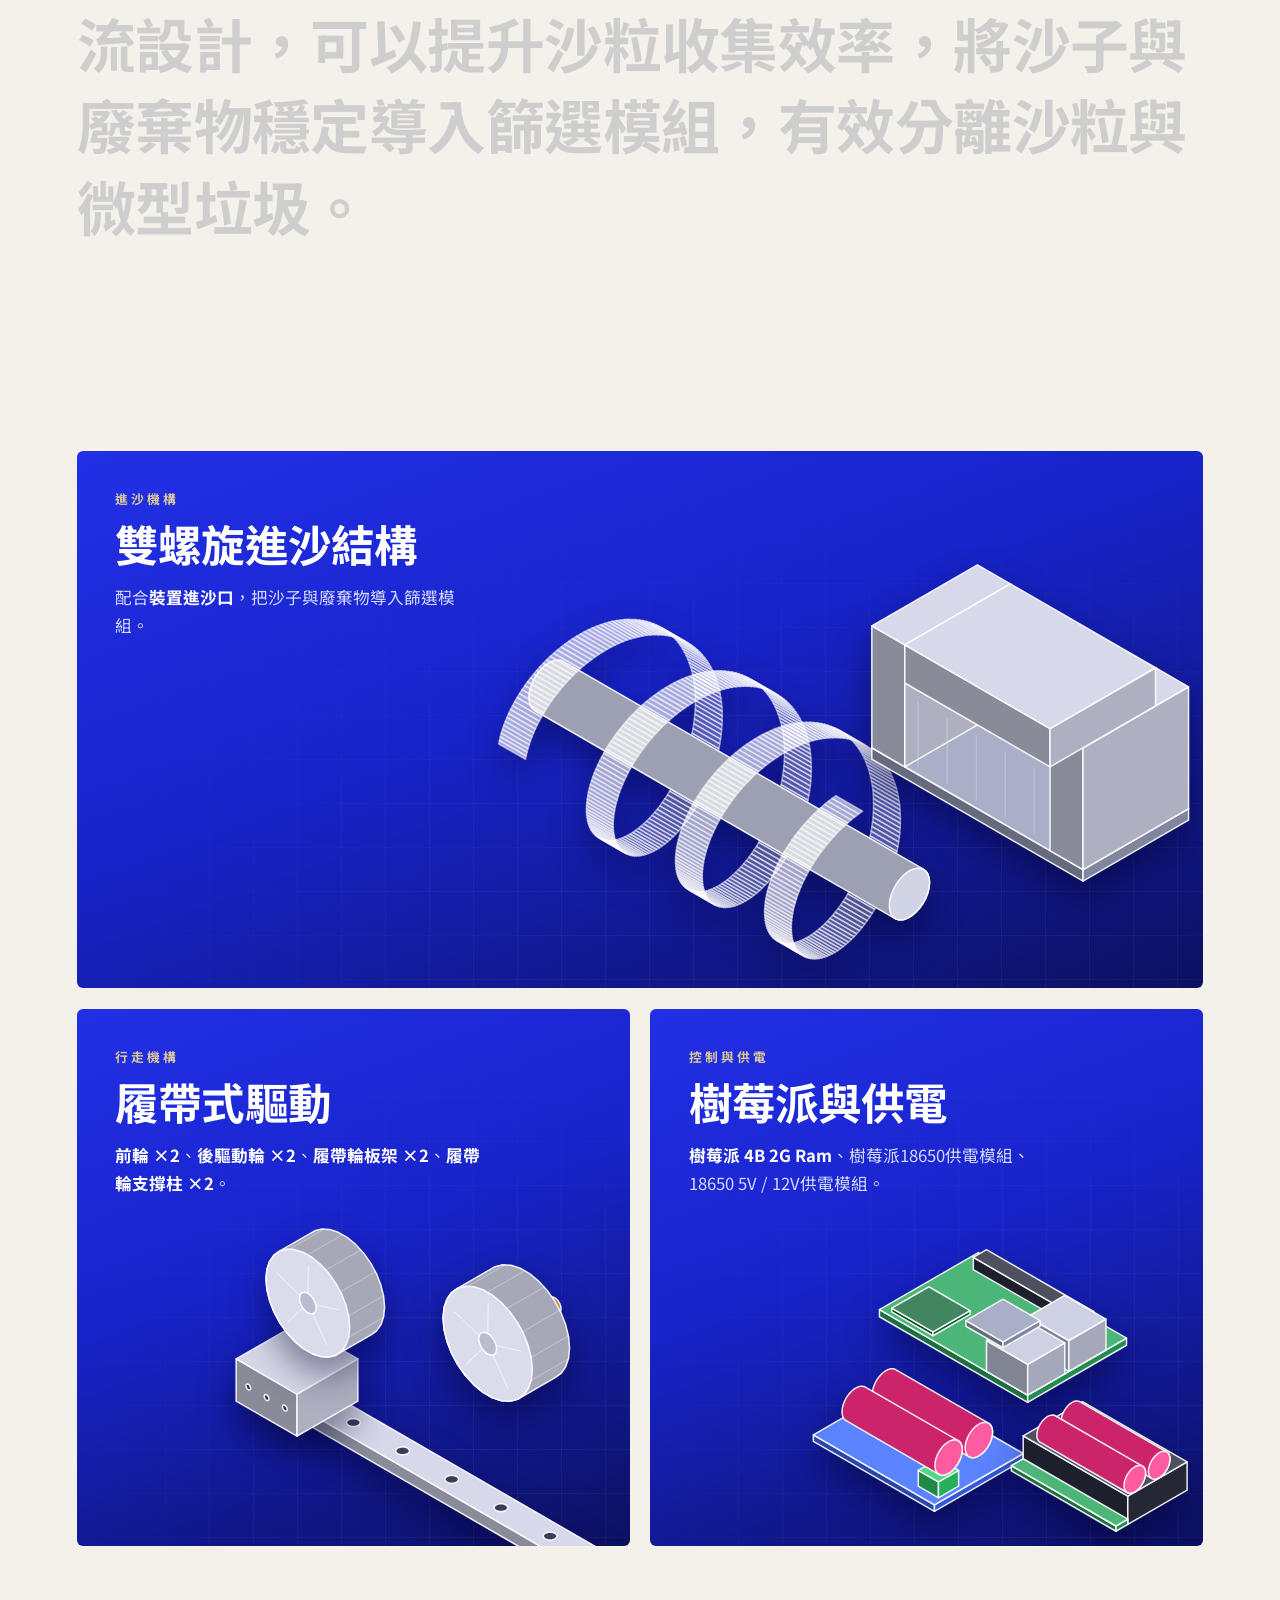
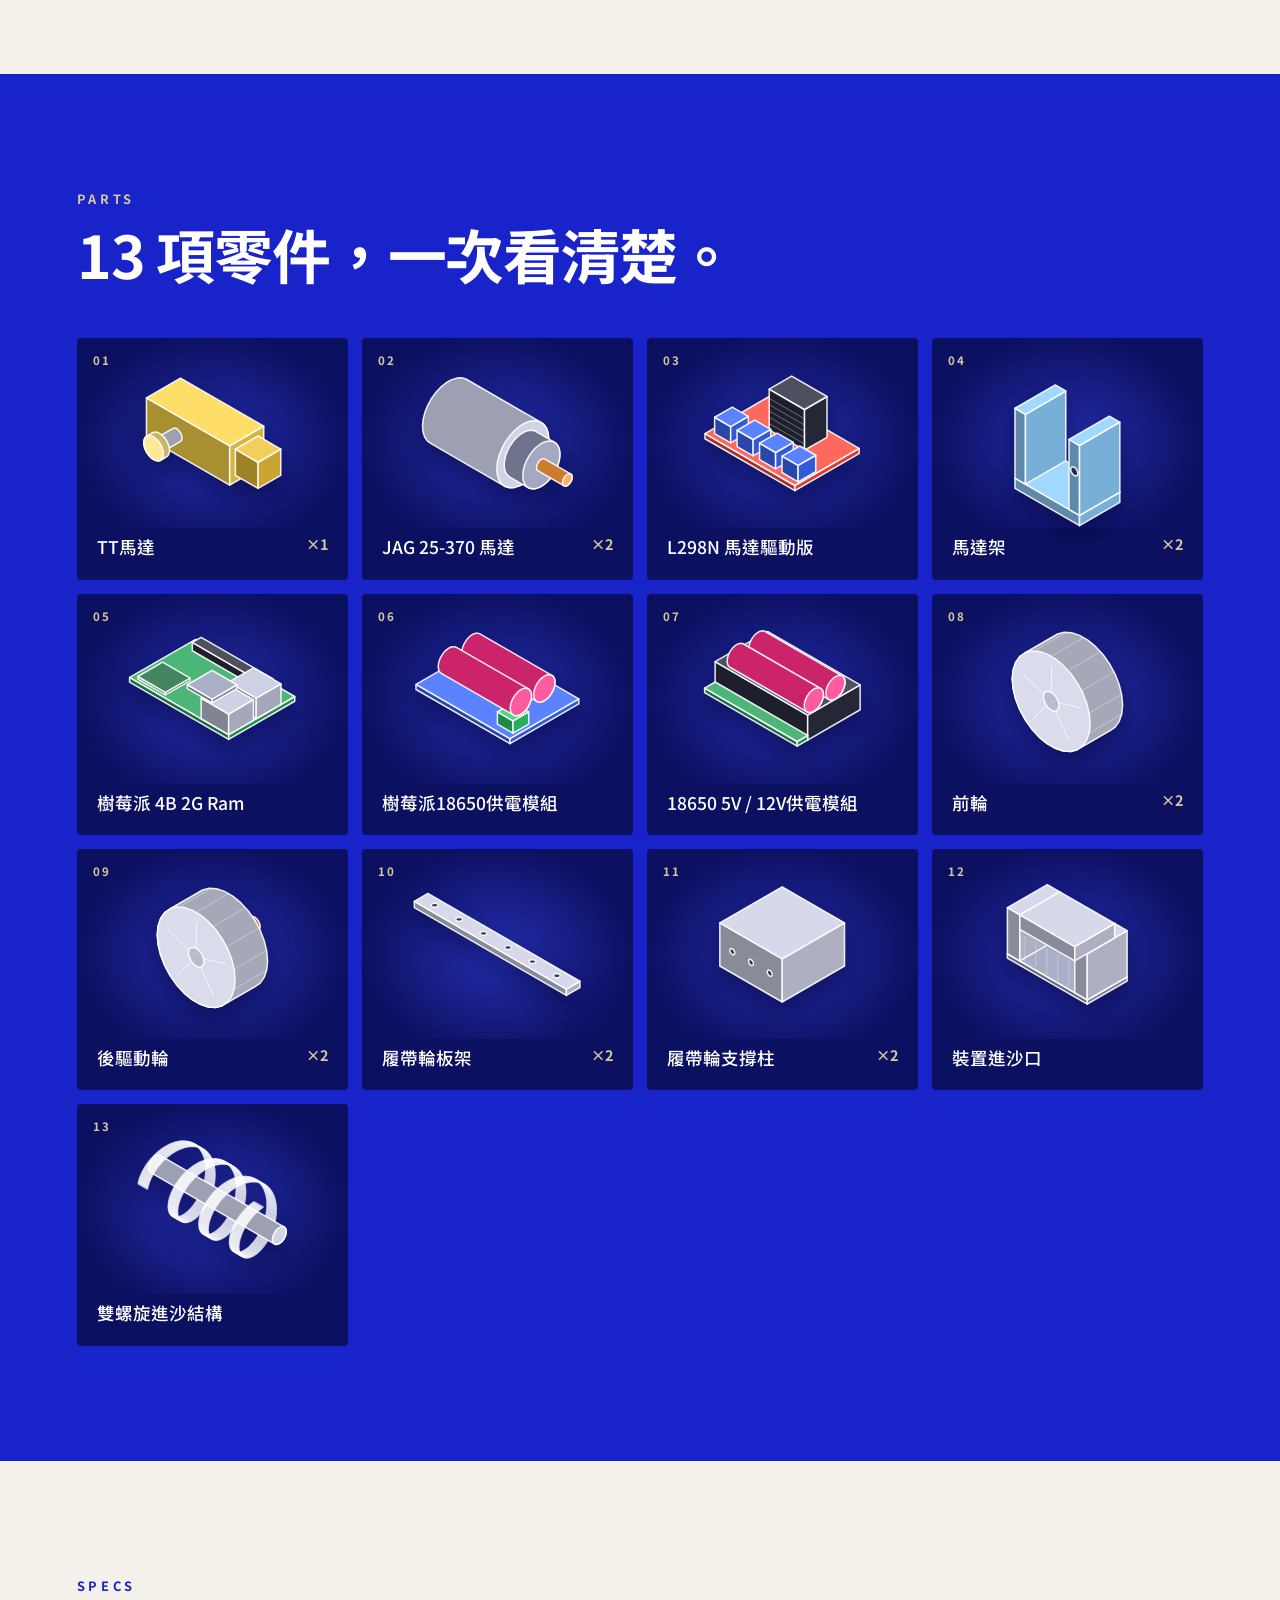
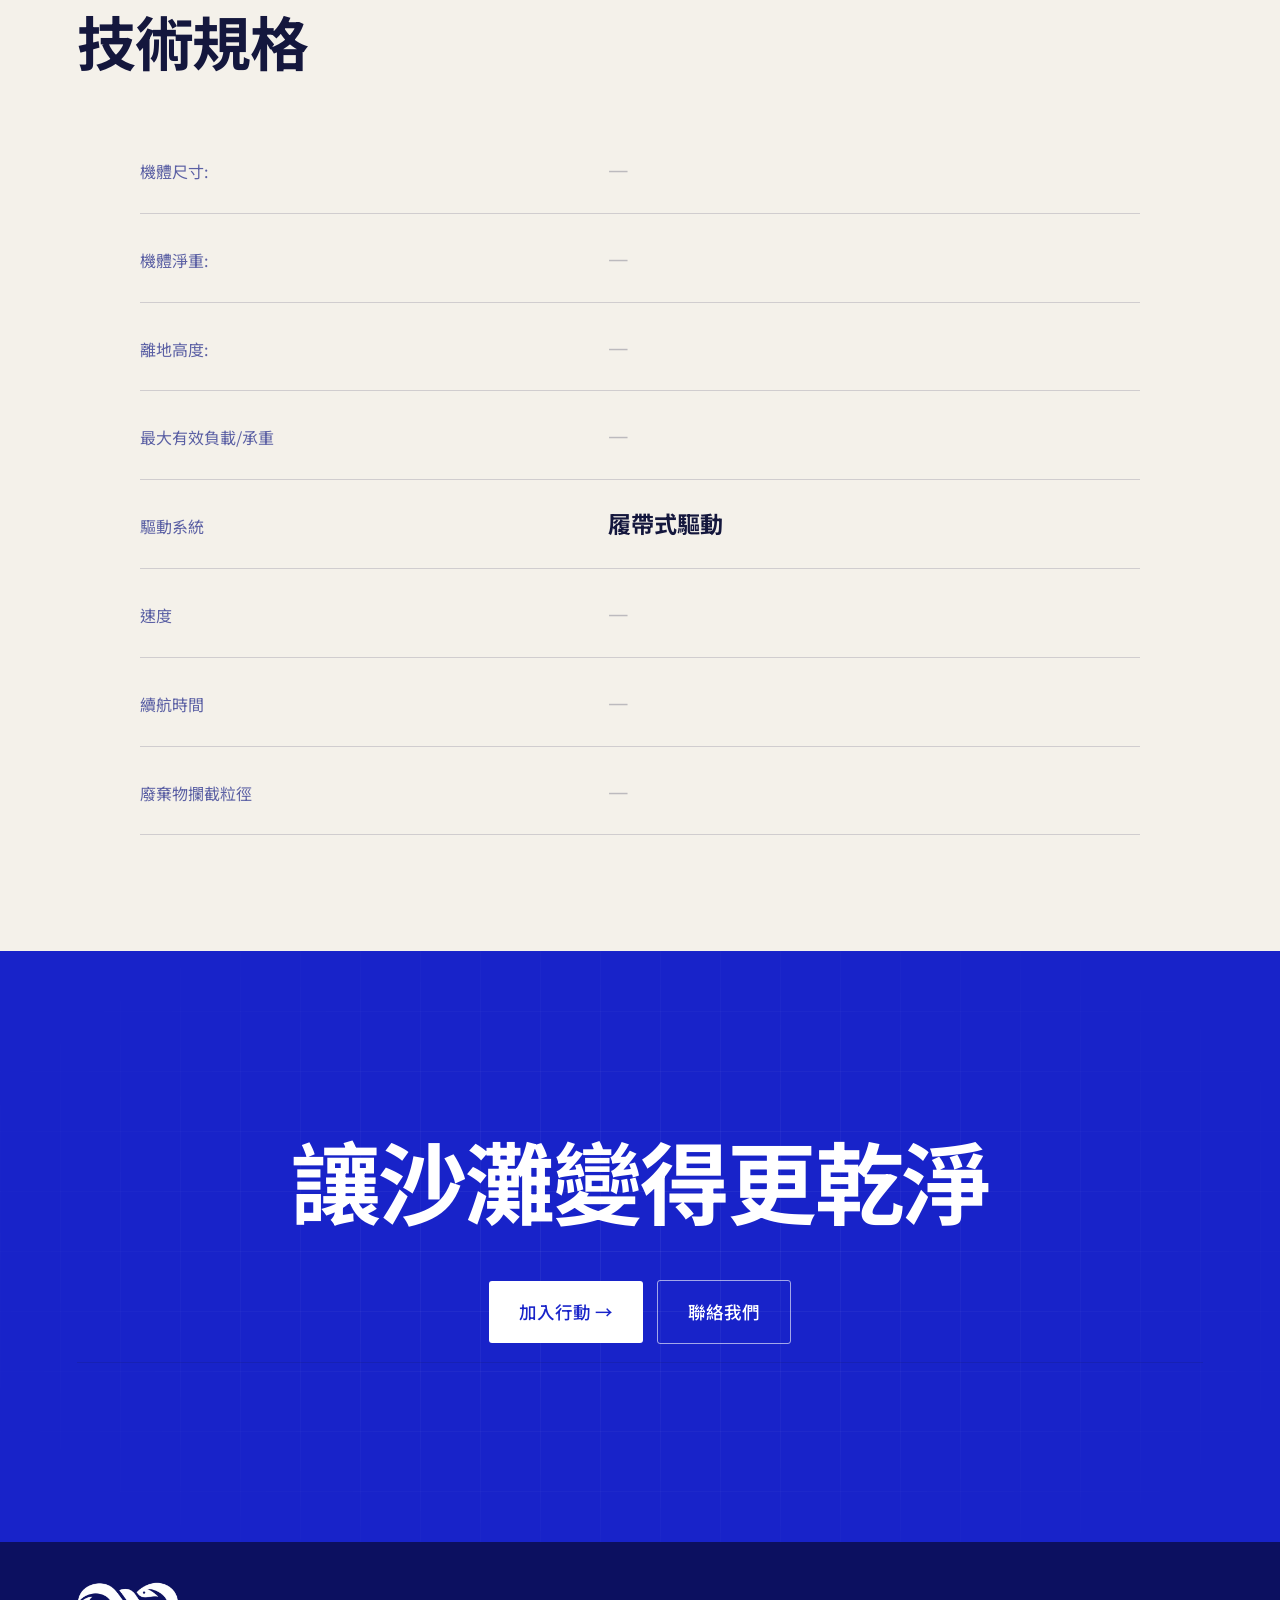
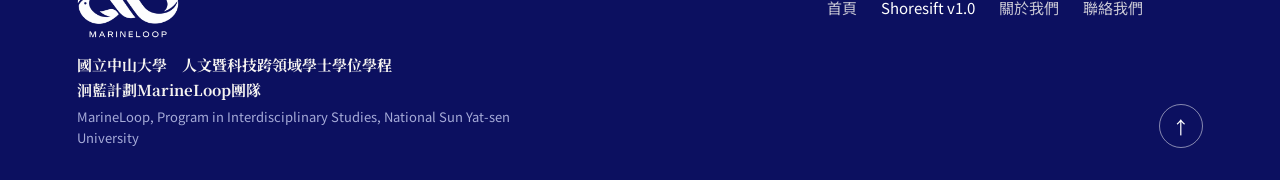
==== commit 9d6c4236: "1111" ====
--- a/shoresift.html
+++ b/shoresift.html
@@ -38,19 +38,12 @@
 <main>
 <!-- ================= Shoresift v1.0 ================= -->
 <div class="page" data-page="shoresift" data-title="洄藍計劃MarineLoop - Shoresift v1.0">
-  <div class="sx-sub"><b>Shoresift v1.0</b><nav><a data-go="sxStage">概覽</a><a data-go="sxFeats">特色</a><a data-go="sxPartsSec">零件</a><a data-go="sxSpecSec">規格</a><a class="sx-btn" href="contact.html">聯絡我們</a></nav></div>
 
   <section class="sx-scrolly" id="sxStage" aria-label="Shoresift v1.0 介紹">
     <div class="sx-pin" id="sxPin">
-      <div class="sx-bg" aria-hidden="true"></div>
-      <div class="sx-world" id="sxWorld" aria-hidden="true">
-        <img class="base" src="img/shoresift-machine.webp" alt="" draggable="false">
-        <div class="sx-shade" id="sxShade"></div>
-        <div class="sx-hi" id="sxHi"><img src="img/shoresift-machine.webp" alt="" draggable="false"></div>
-        <svg class="sx-lines" id="sxLines" viewBox="0 0 1600 923" preserveAspectRatio="none"></svg>
-        <div class="sx-box" id="sxBox"><i></i><i></i><i></i><i></i></div>
-        <div id="sxLabs"></div><div id="sxPins"></div>
-      </div>
+      <div class="sx-grid" aria-hidden="true"></div>
+      <svg id="sxSvg" aria-hidden="true" preserveAspectRatio="xMidYMid meet"></svg>
+      <div class="sx-ov" aria-hidden="true"><svg id="sxLines" width="100%" height="100%" style="position:absolute;inset:0;overflow:visible"></svg><div id="sxLabs"></div><div class="sx-box" id="sxBox"><i></i><i></i><i></i><i></i></div></div>
       <div class="sx-title" id="sxTitle">
         <p class="sx-kick">Shoresift 第一代</p>
         <h1 aria-label="Shoresift v1.0"><span>Shoresift</span> <span>v1.0</span></h1>
@@ -70,9 +63,9 @@
 
   <section class="sx-feats" id="sxFeats">
     <div class="sx-fg">
-      <article class="sx-f wide" data-r="[360,420,430,390]"><small>進沙機構</small><h3>雙螺旋進沙結構</h3><p>配合<b>裝置進沙口</b>，把沙子與廢棄物導入篩選模組。</p><div class="ph"></div></article>
-      <article class="sx-f" data-r="[960,480,410,380]"><small>行走機構</small><h3>履帶式驅動</h3><p><b>前輪 ×2</b>、<b>後驅動輪 ×2</b>、<b>履帶輪板架 ×2</b>、<b>履帶輪支撐柱 ×2</b>。</p><div class="ph"></div></article>
-      <article class="sx-f" data-r="[590,200,330,240]"><small>控制與供電</small><h3>樹莓派與供電</h3><p><b>樹莓派 4B 2G Ram</b>、樹莓派18650供電模組、18650 5V / 12V供電模組。</p><div class="ph"></div></article>
+      <article class="sx-f wide" data-layout='[{"i":12,"x":38,"y":58,"w":62,"d":0},{"i":11,"x":78,"y":44,"w":46,"d":-2}]'><small>進沙機構</small><h3>雙螺旋進沙結構</h3><p>配合<b>裝置進沙口</b>，把沙子與廢棄物導入篩選模組。</p><div class="ph"></div></article>
+      <article class="sx-f" data-layout='[{"i":9,"x":58,"y":78,"w":78,"d":-1},{"i":10,"x":30,"y":50,"w":30,"d":-3},{"i":8,"x":74,"y":36,"w":32,"d":0},{"i":7,"x":36,"y":24,"w":30,"d":-4}]'><small>行走機構</small><h3>履帶式驅動</h3><p><b>前輪 ×2</b>、<b>後驅動輪 ×2</b>、<b>履帶輪板架 ×2</b>、<b>履帶輪支撐柱 ×2</b>。</p><div class="ph"></div></article>
+      <article class="sx-f" data-layout='[{"i":4,"x":58,"y":34,"w":58,"d":0},{"i":5,"x":40,"y":68,"w":50,"d":-2},{"i":6,"x":78,"y":76,"w":42,"d":-4}]'><small>控制與供電</small><h3>樹莓派與供電</h3><p><b>樹莓派 4B 2G Ram</b>、樹莓派18650供電模組、18650 5V / 12V供電模組。</p><div class="ph"></div></article>
     </div>
   </section>
 
@@ -119,6 +112,8 @@
 
 <script src="js/images.js"></script>
 <script src="js/main.js"></script>
+<script src="js/icons.js"></script>
+<script src="js/machine.js"></script>
 <script src="js/shoresift.js"></script>
 </body>
 </html>
--- a/css/shoresift.css
+++ b/css/shoresift.css
@@ -1,136 +1,126 @@
-/* ===== Shoresift 產品頁（發表會風：捲動驅動） ===== */
-body.sx-page{background:#000}
-.sx-page #nav.solid,.sx-page body.menu #nav{background:rgba(0,0,0,.62);backdrop-filter:saturate(180%) blur(22px);-webkit-backdrop-filter:saturate(180%) blur(22px)}
-.sx-page .ft{background:#050510}
-.sx-page{--sx-blue:#2a35ff;--sx-soft:#a9b0ff;--sx-gray:#86868b}
-
-/* 區域子選單 */
-.sx-sub{position:sticky;top:0;margin-top:64px;transition:top .5s var(--ease);z-index:100;height:50px;display:flex;align-items:center;justify-content:space-between;gap:16px;padding:0 max(var(--pad),env(safe-area-inset-left));background:rgba(0,0,0,.66);backdrop-filter:saturate(180%) blur(22px);-webkit-backdrop-filter:saturate(180%) blur(22px);border-bottom:1px solid rgba(255,255,255,.1);color:#f5f5f7}
-.sx-sub b{font-size:1.05rem;font-weight:600;letter-spacing:.01em;white-space:nowrap}
-.sx-sub nav{display:flex;align-items:center;gap:clamp(14px,2.4vw,30px);font-size:.85rem}
-.sx-sub nav a{color:#c9c9ce;transition:color .3s;padding:10px 0;cursor:pointer}
-.sx-sub nav a:hover{color:#fff}
-.sx-sub .sx-btn{background:var(--sx-blue);color:#fff;border-radius:999px;padding:5px 14px;font-weight:500}
-.sx-sub .sx-btn:hover{background:#4650ff;color:#fff}
-@media(max-width:560px){.sx-sub nav a:not(.sx-btn){display:none}}
+/* ===== Shoresift 產品頁（品牌色調：鈷藍＋米白＋沙金） ===== */
+.sx-page{--sx-blue:#1823c9;--sx-deep:#0c1060;--sx-ink:#14173d;--sx-sand:#d8c79c;--sx-soft:#cfd4ff}
 
 /* 釘住的主舞台 */
-.sx-scrolly{position:relative;background:#000;margin-top:-50px}
-.sx-page .page.active{padding-bottom:0}
-.sx-pin{position:sticky;top:0;height:100vh;height:100svh;overflow:hidden;background:#000;color:#f5f5f7}
-.sx-bg{position:absolute;inset:0;background:radial-gradient(50% 46% at 50% 56%,rgba(36,48,255,.5) 0%,rgba(20,26,170,.22) 45%,transparent 75%);pointer-events:none;transition:opacity .6s}
-.sx-bg::after{content:"";position:absolute;inset:0;background-image:linear-gradient(rgba(255,255,255,.045) 1px,transparent 1px),linear-gradient(90deg,rgba(255,255,255,.045) 1px,transparent 1px);background-size:56px 56px;-webkit-mask-image:radial-gradient(60% 55% at 50% 55%,#000,transparent);mask-image:radial-gradient(60% 55% at 50% 55%,#000,transparent)}
-.sx-world{position:absolute;transform-origin:0 0;will-change:transform;container-type:inline-size}
-.sx-world>img.base{position:absolute;inset:0;width:100%;height:100%;display:block;user-select:none;-webkit-user-drag:none;filter:drop-shadow(0 4cqw 3cqw rgba(0,0,20,.6))}
-.sx-shade{position:absolute;inset:-30%;background:#000;opacity:0;pointer-events:none}
-.sx-hi{position:absolute;inset:0;opacity:0;pointer-events:none;-webkit-mask-image:radial-gradient(ellipse var(--rx,10%) var(--ry,14%) at var(--sx,50%) var(--sy,50%),#000 58%,transparent 100%);mask-image:radial-gradient(ellipse var(--rx,10%) var(--ry,14%) at var(--sx,50%) var(--sy,50%),#000 58%,transparent 100%)}
-.sx-hi img{width:100%;height:100%;display:block}
-.sx-lines{position:absolute;inset:0;width:100%;height:100%;overflow:visible;pointer-events:none}
-.sx-lines g{opacity:0}
-.sx-lines path{fill:none;stroke:rgba(255,255,255,.6);stroke-width:1.2;vector-effect:non-scaling-stroke;stroke-dasharray:1;stroke-dashoffset:1}
-.sx-lines circle{fill:#fff}
-.sx-lines.drawn path{animation:sxdraw 1.1s cubic-bezier(.6,0,.2,1) forwards;animation-delay:calc(var(--i)*.09s)}
-@keyframes sxdraw{to{stroke-dashoffset:0}}
-.sx-lines g.cur path{stroke:#fff}
-.sx-lab{position:absolute;white-space:nowrap;opacity:0;font:500 clamp(9px,1.2cqw,18px)/1.2 var(--sans);color:#fff;display:flex;align-items:baseline;gap:.5em;pointer-events:none}
-.sx-lab i{font-style:normal;font-weight:700;color:var(--sx-soft);font-size:.82em;letter-spacing:.08em}
-.sx-lab em{font-style:normal;color:var(--sx-gray);font-size:.9em}
-.sx-pin-dot{position:absolute;width:22px;height:22px;margin:-11px 0 0 -11px;border-radius:50%;border:1.5px solid #fff;background:rgba(0,0,0,.45);color:#fff;font:700 10px/19px var(--sans);text-align:center;opacity:0;transform:scale(var(--inv,1));pointer-events:none}
-.sx-box{position:absolute;pointer-events:none;opacity:0}
-.sx-box i{position:absolute;width:calc(16px*var(--inv,1));height:calc(16px*var(--inv,1));border:calc(2px*var(--inv,1)) solid #fff}
+.sx-scrolly{position:relative;background:var(--sx-blue)}
+.sx-pin{position:sticky;top:0;height:100vh;height:100svh;overflow:hidden;color:#fff;background:radial-gradient(85% 75% at 50% 48%,#2f3bff 0%,#1823c9 38%,#0c1060 100%)}
+.sx-grid{position:absolute;inset:0;pointer-events:none;background-image:linear-gradient(rgba(255,255,255,.07) 1px,transparent 1px),linear-gradient(90deg,rgba(255,255,255,.07) 1px,transparent 1px);background-size:60px 60px;-webkit-mask-image:radial-gradient(70% 65% at 50% 52%,#000,transparent);mask-image:radial-gradient(70% 65% at 50% 52%,#000,transparent)}
+#sxSvg{position:absolute;inset:0;width:100%;height:100%;display:block}
+#sxSvg polygon{vector-effect:non-scaling-stroke;stroke-width:1.5px}
+#sxSvg line{vector-effect:non-scaling-stroke;stroke-width:1px}
+.mg{transition:opacity .35s}
+.sx-ov{position:absolute;inset:0;pointer-events:none}
+.sx-lab{position:absolute;left:0;top:0;white-space:nowrap;display:flex;align-items:center;gap:8px;font:500 clamp(.78rem,1vw,.95rem)/1 var(--sans);color:#fff;opacity:0;will-change:transform,opacity}
+.sx-lab i{font-style:normal;font-weight:700;color:var(--sx-sand);letter-spacing:.08em;font-size:.88em}
+.sx-lab em{font-style:normal;color:#b8bfff;font-size:.9em}
+.sx-lab::before{content:"";width:6px;height:6px;border-radius:50%;background:#fff;flex:none}
+.sx-lab.r{flex-direction:row-reverse}
+.sx-box{position:absolute;left:0;top:0;opacity:0;will-change:transform,width,height}
+.sx-box i{position:absolute;width:18px;height:18px;border:2px solid var(--sx-sand)}
 .sx-box i:nth-child(1){left:0;top:0;border-right:0;border-bottom:0}.sx-box i:nth-child(2){right:0;top:0;border-left:0;border-bottom:0}
 .sx-box i:nth-child(3){left:0;bottom:0;border-right:0;border-top:0}.sx-box i:nth-child(4){right:0;bottom:0;border-left:0;border-top:0}
 
-/* 標題（第一幕） */
-.sx-title{position:absolute;left:0;right:0;top:clamp(104px,15vh,170px);text-align:center;padding:0 var(--pad);will-change:transform,opacity;pointer-events:none}
-.sx-kick{font:500 clamp(.95rem,1.6vw,1.25rem) var(--sans);color:var(--sx-soft);letter-spacing:.2em;margin-bottom:12px}
-.sx-title h1{font-family:var(--sans);font-weight:700;font-size:clamp(3.4rem,11vw,10.5rem);line-height:1.04;letter-spacing:-.03em;color:#fff;display:inline-block}
-.sx-title h1 span{display:inline-block;opacity:0;transform:translateY(40px);animation:sxup 1.1s var(--ease) forwards;background:linear-gradient(180deg,#fff 20%,#a3abff 100%);-webkit-background-clip:text;background-clip:text;color:transparent;padding-bottom:.06em}
-.sx-title h1 span:nth-child(2){animation-delay:.12s}
+/* 第一幕標題 */
+.sx-title{position:absolute;left:0;right:0;top:clamp(100px,14vh,160px);text-align:center;padding:0 var(--pad);will-change:transform,opacity;pointer-events:none}
+.sx-kick{font:500 clamp(.95rem,1.6vw,1.25rem) var(--sans);color:var(--sx-soft);letter-spacing:.22em;margin-bottom:12px}
+.sx-title h1{font-family:var(--sans);font-weight:700;font-size:clamp(3.2rem,10.6vw,10rem);line-height:1.04;letter-spacing:-.03em;color:#fff;display:inline-block}
+.sx-title h1 span{display:inline-block;opacity:0;transform:translateY(40px);animation:sxup 1.1s var(--ease) forwards}
+.sx-title h1 span:nth-child(2){animation-delay:.12s;color:var(--sx-sand)}
 @keyframes sxup{to{opacity:1;transform:none}}
-.sx-stats{display:flex;justify-content:center;gap:clamp(26px,6vw,80px);margin-top:clamp(18px,3vw,34px);opacity:0;animation:sxfade 1s .9s forwards}
+.sx-stats{display:flex;justify-content:center;gap:clamp(26px,6vw,80px);margin-top:clamp(16px,2.6vw,30px);opacity:0;animation:sxfade 1s .9s forwards}
 @keyframes sxfade{to{opacity:1}}
 .sx-stats div{text-align:center}
-.sx-stats b{display:block;font-size:clamp(1.8rem,3.6vw,3rem);font-weight:700;line-height:1;color:#fff}
-.sx-stats span.l{display:block;margin-top:8px;font-size:.85rem;color:var(--sx-gray);letter-spacing:.08em}
-.sx-hint{position:absolute;left:50%;bottom:26px;transform:translateX(-50%);display:flex;flex-direction:column;align-items:center;gap:10px;font:500 .72rem var(--sans);letter-spacing:.34em;color:var(--sx-gray);pointer-events:none}
-.sx-hint i{display:block;width:1px;height:44px;background:rgba(255,255,255,.25);position:relative;overflow:hidden}
+.sx-stats b{display:block;font-size:clamp(1.8rem,3.4vw,2.8rem);font-weight:700;line-height:1;color:#fff}
+.sx-stats span.l{display:block;margin-top:8px;font-size:.85rem;color:var(--sx-soft);letter-spacing:.08em}
+.sx-hint{position:absolute;left:50%;bottom:26px;transform:translateX(-50%);display:flex;flex-direction:column;align-items:center;gap:10px;font:500 .72rem var(--sans);letter-spacing:.34em;color:var(--sx-soft);pointer-events:none}
+.sx-hint i{display:block;width:1px;height:44px;background:rgba(255,255,255,.3);position:relative;overflow:hidden}
 .sx-hint i::after{content:"";position:absolute;left:0;top:-40%;width:100%;height:40%;background:#fff;animation:drip 2s infinite var(--ease)}
 
-/* 說明文字（每個零件） */
+/* 零件說明 */
 .sx-cap{position:absolute;left:max(var(--pad),5vw);top:50%;transform:translateY(-50%);width:min(34vw,460px);opacity:0;pointer-events:none;will-change:opacity,transform}
-.sx-cap .no{font:600 .85rem var(--sans);letter-spacing:.24em;color:var(--sx-soft);margin-bottom:16px}
+.sx-cap .no{font:600 .85rem var(--sans);letter-spacing:.24em;color:var(--sx-sand);margin-bottom:16px}
 .sx-cap h2{font-family:var(--sans);font-size:clamp(2.2rem,4.6vw,4.4rem);line-height:1.08;font-weight:700;letter-spacing:-.02em;color:#fff}
-.sx-cap p{margin-top:16px;font-size:clamp(1rem,1.5vw,1.3rem);color:var(--sx-gray)}
-.sx-cap p b{color:#fff;font-weight:600}
+.sx-cap p{margin-top:16px;font-size:clamp(1rem,1.5vw,1.3rem);color:var(--sx-soft)}
+.sx-cap p b{color:#fff;font-weight:700}
 .sx-rail{position:absolute;right:max(18px,2.2vw);top:50%;transform:translateY(-50%);list-style:none;display:grid;gap:11px;opacity:0;transition:opacity .5s}
-.sx-rail button{display:block;width:8px;height:8px;border-radius:50%;background:rgba(255,255,255,.28);border:0;padding:0;cursor:pointer;position:relative;transition:background .3s,transform .3s,height .4s var(--ease)}
+.sx-rail button{display:block;width:8px;height:8px;border-radius:50%;background:rgba(255,255,255,.35);border:0;padding:0;cursor:pointer;position:relative;transition:background .3s,height .4s var(--ease)}
 .sx-rail button::before{content:"";position:absolute;inset:-9px -12px}
-.sx-rail button.on{background:#fff;height:22px;border-radius:6px}
-.sx-rail button:hover{background:#fff}
+.sx-rail button.on{background:var(--sx-sand);height:22px;border-radius:6px}
 .sx-rail.show{opacity:1}
 
-/* 文字逐字點亮 */
-.sx-stmt{background:#000;color:#fff;padding:clamp(100px,16vw,220px) var(--pad)}
+/* 逐字點亮（米白底） */
+.sx-stmt{background:var(--paper);color:var(--sx-ink);padding:clamp(100px,16vw,220px) var(--pad)}
+.sx-stmt small{display:block;max-width:1180px;margin:0 auto 26px;font:700 .85rem var(--sans);letter-spacing:.24em;color:var(--sx-blue)}
 .sx-stmt p{max-width:1180px;margin:0 auto;font-family:var(--sans);font-weight:700;font-size:clamp(1.8rem,4.6vw,4.2rem);line-height:1.38;letter-spacing:-.01em}
-.sx-stmt .w{color:#3a3a40;transition:color .2s}
-.sx-stmt .w.on{color:#f5f5f7}
-.sx-stmt small{display:block;max-width:1180px;margin:0 auto 26px;font:500 .85rem var(--sans);letter-spacing:.24em;color:var(--sx-soft)}
+.sx-stmt .w{color:rgba(20,23,61,.16);transition:color .25s}
+.sx-stmt .w.on{color:var(--sx-ink)}
 
 /* 特色卡片 */
-.sx-feats{background:#000;padding:0 var(--pad) clamp(70px,10vw,140px)}
+.sx-feats{background:var(--paper);padding:0 var(--pad) clamp(70px,10vw,140px)}
 .sx-fg{display:grid;grid-template-columns:1fr 1fr;gap:clamp(12px,1.6vw,22px);max-width:1320px;margin:0 auto}
-.sx-f{position:relative;min-height:clamp(380px,42vw,560px);border-radius:28px;overflow:hidden;background:#0d0d12;padding:clamp(24px,3vw,44px);color:#fff;display:flex;flex-direction:column;justify-content:flex-start;isolation:isolate;opacity:0;transform:translateY(40px) scale(.98);transition:opacity 1s var(--ease),transform 1s var(--ease)}
+.sx-f{position:relative;min-height:clamp(380px,42vw,560px);border-radius:6px;overflow:hidden;background:linear-gradient(160deg,#2230e6 0%,#1823c9 45%,#0c1060 100%);padding:clamp(24px,3vw,44px);color:#fff;display:flex;flex-direction:column;isolation:isolate;opacity:0;transform:translateY(40px);transition:opacity 1s var(--ease),transform 1s var(--ease)}
 .sx-f.in{opacity:1;transform:none}
 .sx-f.wide{grid-column:1/-1}
-.sx-f::before{content:"";position:absolute;inset:0;z-index:-2;background:radial-gradient(60% 70% at 70% 80%,rgba(40,52,255,.42),transparent 70%)}
-.sx-f .ph{position:absolute;z-index:-1;right:-2%;bottom:-6%;width:min(78%,640px);aspect-ratio:var(--ar,1.2);transition:transform 1.2s var(--ease)}
-.sx-f.wide .ph{width:min(58%,820px);right:2%;bottom:-8%}
-.sx-f .ph i{position:absolute;inset:0;background-repeat:no-repeat;filter:drop-shadow(0 30px 30px rgba(0,0,20,.5))}
-.sx-f:hover .ph{transform:scale(1.05) translateY(-6px)}
-.sx-f small{font:600 .8rem var(--sans);letter-spacing:.24em;color:var(--sx-soft)}
-.sx-f h3{font-family:var(--sans);font-size:clamp(1.8rem,3.4vw,3rem);line-height:1.12;font-weight:700;letter-spacing:-.02em;margin:12px 0 14px;max-width:11em}
-.sx-f p{color:#a1a1a6;font-size:clamp(.95rem,1.3vw,1.15rem);line-height:1.7;max-width:22em}
-.sx-f p b{color:#f5f5f7;font-weight:600}
+.sx-f::before{content:"";position:absolute;inset:0;z-index:-2;background-image:linear-gradient(rgba(255,255,255,.06) 1px,transparent 1px),linear-gradient(90deg,rgba(255,255,255,.06) 1px,transparent 1px);background-size:44px 44px;-webkit-mask-image:radial-gradient(80% 80% at 70% 80%,#000,transparent);mask-image:radial-gradient(80% 80% at 70% 80%,#000,transparent)}
+.sx-f .ph{position:absolute;z-index:-1;right:0;bottom:0;width:min(86%,720px);height:62%}
+.sx-f.wide .ph{width:min(70%,900px);height:88%}
+.sx-f small{font:700 .8rem var(--sans);letter-spacing:.24em;color:var(--sx-sand)}
+.sx-f h3{font-family:var(--sans);font-size:clamp(1.8rem,3.4vw,3rem);line-height:1.12;font-weight:700;letter-spacing:-.02em;margin:12px 0 14px;max-width:11em;color:#fff}
+.sx-f p{color:#d6daff;font-size:clamp(.95rem,1.3vw,1.15rem);line-height:1.7;max-width:22em}
+.sx-f p b{color:#fff;font-weight:700}
+.sx-f .ph .ci{position:absolute;left:calc(var(--x)*1%);top:calc(var(--y)*1%);width:calc(var(--w)*1%);transform:translate(-50%,-50%);filter:drop-shadow(0 18px 18px rgba(0,0,40,.45));transition:transform 1.2s var(--ease)}
+.sx-f .ph .ci svg{animation:sxbob 7s ease-in-out infinite alternate;animation-delay:var(--d,0s)}
+.sx-f:hover .ph .ci{transform:translate(-50%,-52%) scale(1.04)}
+@keyframes sxbob{from{transform:translateY(0)}to{transform:translateY(-6px)}}
 
 /* 零件牆 */
-.sx-parts{background:#000;padding:clamp(60px,9vw,130px) var(--pad);border-top:1px solid rgba(255,255,255,.08)}
-.sx-parts h2,.sx-spec h2{font-family:var(--sans);font-size:clamp(2rem,4.6vw,4rem);line-height:1.1;font-weight:700;letter-spacing:-.02em;color:#fff;max-width:1320px;margin:0 auto clamp(28px,4vw,56px)}
-.sx-parts h2 small,.sx-spec h2 small{display:block;font:600 .8rem var(--sans);letter-spacing:.28em;color:var(--sx-soft);margin-bottom:14px}
+.sx-parts{background:var(--sx-blue);color:#fff;padding:clamp(60px,9vw,130px) var(--pad)}
+.sx-parts h2,.sx-spec h2{font-family:var(--sans);font-size:clamp(2rem,4.6vw,4rem);line-height:1.1;font-weight:700;letter-spacing:-.02em;max-width:1320px;margin:0 auto clamp(28px,4vw,56px)}
+.sx-parts h2 small,.sx-spec h2 small{display:block;font:700 .8rem var(--sans);letter-spacing:.28em;margin-bottom:14px}
+.sx-parts h2 small{color:var(--sx-sand)}
 .sx-cards{display:grid;grid-template-columns:repeat(auto-fill,minmax(230px,1fr));gap:14px;max-width:1320px;margin:0 auto}
-.sx-c{display:block;text-align:left;background:#0d0d12;border:0;border-radius:22px;overflow:hidden;cursor:pointer;padding:0;color:#fff;opacity:0;transform:translateY(26px);position:relative}
+.sx-c{display:block;text-align:left;background:#0c1060;border:0;border-radius:4px;overflow:hidden;cursor:pointer;padding:0;color:#fff;opacity:0;transform:translateY(26px);position:relative}
 .sx-c.in{opacity:1;transform:none;transition:opacity .9s var(--ease),transform .9s var(--ease),background .4s}
-.sx-c:hover{background:#15151c}
-.sx-c .ph{height:190px;position:relative;overflow:hidden;background:radial-gradient(70% 80% at 50% 55%,rgba(40,52,255,.5),transparent 72%)}
-.sx-c .ph i{position:absolute;inset:0;background-repeat:no-repeat;transition:transform 1s var(--ease)}
-.sx-c:hover .ph i{transform:scale(1.08)}
+.sx-c:hover{background:#121a8a}
+.sx-c .ph{height:190px;position:relative;display:grid;place-items:center;background:radial-gradient(70% 80% at 50% 55%,rgba(60,75,255,.5),transparent 72%)}
+.sx-c .ph .ic{width:68%;height:72%;transition:transform .9s var(--ease);filter:drop-shadow(0 10px 12px rgba(0,0,40,.45))}
+.sx-c:hover .ph .ic{transform:scale(1.1) translateY(-4px)}
 .sx-c .tx{padding:6px 20px 20px;display:flex;justify-content:space-between;gap:10px;line-height:1.45}
 .sx-c .tx span{font-weight:500}
-.sx-c .tx b{color:var(--sx-gray);font-weight:500;font-size:.9rem}
-.sx-c .no{position:absolute;left:16px;top:14px;font:700 .72rem var(--sans);letter-spacing:.2em;color:var(--sx-soft);z-index:2}
+.sx-c .tx b{color:var(--sx-sand);font-weight:700;font-size:.9rem}
+.sx-c .no{position:absolute;left:16px;top:14px;font:700 .72rem var(--sans);letter-spacing:.2em;color:var(--sx-sand);z-index:2}
 
 /* 規格 */
-.sx-spec{background:#000;padding:clamp(60px,9vw,130px) var(--pad);border-top:1px solid rgba(255,255,255,.08)}
+.sx-spec{background:var(--paper);color:var(--sx-ink);padding:clamp(60px,9vw,130px) var(--pad)}
+.sx-spec h2 small{color:var(--sx-blue)}
 .sx-spec dl{max-width:1000px;margin:0 auto}
-.sx-spec .sp{display:grid;grid-template-columns:minmax(0,1fr) minmax(0,1.2fr);gap:24px;padding:22px 0;border-bottom:1px solid rgba(255,255,255,.14);align-items:baseline}
-.sx-spec dt{color:#86868b;font-size:1rem}
-.sx-spec dd{color:#f5f5f7;font-size:clamp(1.1rem,1.8vw,1.5rem);font-weight:600}
-.sx-spec dd.empty{color:#4a4a50;font-weight:400}
+.sx-spec .sp{display:grid;grid-template-columns:minmax(0,1fr) minmax(0,1.2fr);gap:24px;padding:22px 0;border-bottom:1px solid rgba(20,23,61,.16);align-items:baseline}
+.sx-spec dt{color:#5b60a4;font-size:1rem}
+.sx-spec dd{color:var(--sx-ink);font-size:clamp(1.1rem,1.8vw,1.5rem);font-weight:700}
+.sx-spec dd.empty{color:rgba(20,23,61,.25);font-weight:400}
 .sx-spec .sp.reveal{opacity:0;transform:translateY(18px)}.sx-spec .sp.reveal.in{opacity:1;transform:none}
 
 /* 結語 */
-.sx-end{background:radial-gradient(60% 90% at 50% 120%,rgba(40,52,255,.5),transparent 70%),#000;text-align:center;padding:clamp(100px,14vw,200px) var(--pad);color:#fff}
-.sx-end h2{font-family:var(--sans);font-size:clamp(2.4rem,7vw,6rem);font-weight:700;line-height:1.1;letter-spacing:-.03em;background:linear-gradient(180deg,#fff 20%,#9fa7ff);-webkit-background-clip:text;background-clip:text;color:transparent}
+.sx-end{background:var(--sx-blue);text-align:center;padding:clamp(100px,14vw,200px) var(--pad);color:#fff;position:relative;overflow:hidden}
+.sx-end::before{content:"";position:absolute;inset:0;background-image:linear-gradient(rgba(255,255,255,.06) 1px,transparent 1px),linear-gradient(90deg,rgba(255,255,255,.06) 1px,transparent 1px);background-size:60px 60px;-webkit-mask-image:radial-gradient(60% 70% at 50% 50%,#000,transparent);mask-image:radial-gradient(60% 70% at 50% 50%,#000,transparent)}
+.sx-end>*{position:relative}
+.sx-end h2{font-family:var(--sans);font-size:clamp(2.4rem,7vw,6rem);font-weight:700;line-height:1.1;letter-spacing:-.03em;color:#fff}
 .sx-end .row{display:flex;gap:14px;justify-content:center;flex-wrap:wrap;margin-top:34px}
-.sx-end a{display:inline-block;padding:14px 30px;border-radius:999px;font-weight:500;transition:background .3s,color .3s,transform .4s var(--ease)}
-.sx-end a.p{background:var(--sx-blue);color:#fff}.sx-end a.p:hover{background:#4650ff;transform:scale(1.04)}
-.sx-end a.s{border:1px solid rgba(255,255,255,.4);color:#fff}.sx-end a.s:hover{background:#fff;color:#000}
+.sx-end a{display:inline-block;padding:14px 30px;border-radius:3px;font-weight:500;transition:background .3s,color .3s,transform .4s var(--ease)}
+.sx-end a.p{background:#fff;color:var(--sx-blue)}.sx-end a.p:hover{background:var(--sx-sand);color:var(--sx-ink);transform:translateY(-2px)}
+.sx-end a.s{border:1px solid rgba(255,255,255,.6);color:#fff}.sx-end a.s:hover{background:#fff;color:var(--sx-blue)}
+
+/* 圖示 */
+.sxi{display:block;width:100%;height:100%;overflow:visible}
+.sxi polygon{vector-effect:non-scaling-stroke;stroke-width:1.5px}
+.sxi line{vector-effect:non-scaling-stroke;stroke-width:1px}
 
 @media(max-width:900px){
+  .sx-hint{display:none}
   .sx-fg{grid-template-columns:1fr}
   .sx-f{min-height:420px}
-  .sx-f .ph,.sx-f.wide .ph{width:92%;right:-6%;bottom:-8%}
-  .sx-cap{left:var(--pad);right:var(--pad);top:auto;bottom:calc(9vh + var(--sab));transform:none;width:auto}
+  .sx-f .ph,.sx-f.wide .ph{width:100%;height:56%}.sx-f.wide .ph{height:60%}
+  .sx-cap{left:var(--pad);right:var(--pad);top:auto;bottom:calc(8vh + var(--sab));transform:none;width:auto}
   .sx-cap h2{font-size:clamp(2rem,9vw,3rem)}
   .sx-cap .no{margin-bottom:10px}
   .sx-rail{display:none}
@@ -142,4 +132,9 @@
   .sx-c .ph{height:130px}
   .sx-c .tx{padding:4px 14px 16px;flex-direction:column;gap:2px;font-size:.9rem}
 }
-@media(prefers-reduced-motion:reduce){.sx-title h1 span,.sx-stats{animation:none;opacity:1;transform:none}.sx-f,.sx-c{opacity:1;transform:none}.sx-lines path{stroke-dashoffset:0;animation:none!important}}
+@media(prefers-reduced-motion:reduce){.sx-title h1 span,.sx-stats{animation:none;opacity:1;transform:none}.sx-f,.sx-c{opacity:1;transform:none}.sx-f .ph .ci svg{animation:none}}
+
+.sx-cap.ov{top:max(118px,15vh);left:0;right:0;width:auto;text-align:center;transform:none}
+.sx-cap.ov h2{font-size:clamp(2rem,3.4vw,3.2rem)}
+.sx-cap.ov p{margin-top:8px}
+.sx-cap.ov .no{margin-bottom:8px}
